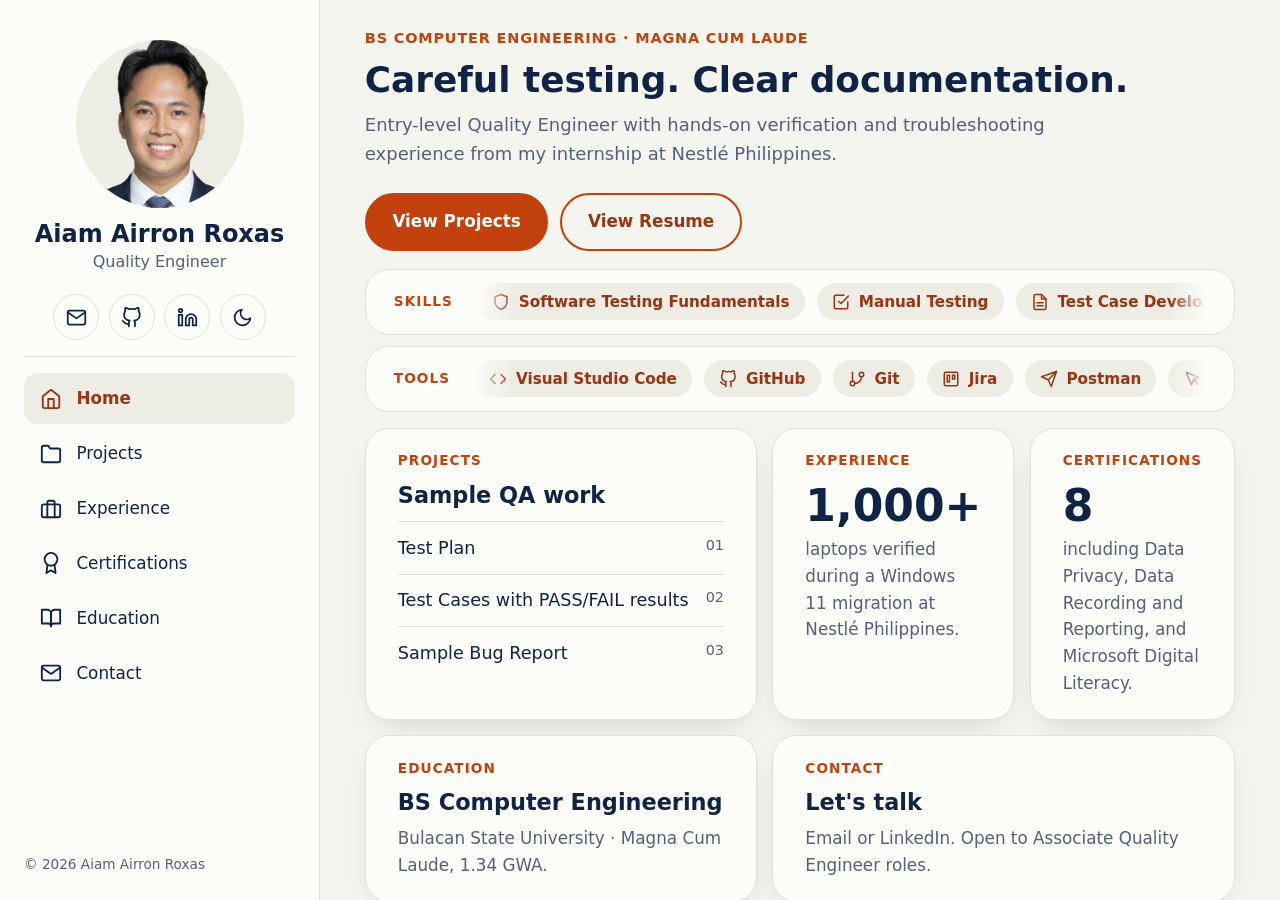
==== index.html @ fd61b8d5 "fix: certificate link no longer redirects to home" ====
<!DOCTYPE html>
<html lang="en">

<head>
    <meta charset="UTF-8">
    <meta name="viewport" content="width=device-width, initial-scale=1.0">
    <title>Aiam Airron Roxas | Quality Engineer</title>
    <meta name="description" content="Entry-level Quality Engineer: test cases, PASS/FAIL results, defect reports, and test evidence. Computer Engineering graduate (Magna Cum Laude) with IT internship experience at Nestlé Philippines.">

    <!-- Applies the saved theme (or the device setting) before the page shows -->
    <script>
        try {
            var t = localStorage.getItem("theme");
            if (!t && window.matchMedia("(prefers-color-scheme: dark)").matches) t = "dark";
            if (t === "dark") document.documentElement.setAttribute("data-theme", "dark");
        } catch (e) {}
    </script>

    <link rel="stylesheet" href="assets/styles/main.css">
</head>

<body>

    <!-- ICON SHEET: stores the icons once; skills and tools reuse them with <use> -->
    <svg width="0" height="0" style="position:absolute" aria-hidden="true">
        <symbol id="i-shield" viewBox="0 0 24 24"><path d="M12 22s8-4 8-10V5l-8-3-8 3v7c0 6 8 10 8 10z"/></symbol>
        <symbol id="i-check" viewBox="0 0 24 24"><polyline points="9 11 12 14 22 4"/><path d="M21 12v7a2 2 0 0 1-2 2H5a2 2 0 0 1-2-2V5a2 2 0 0 1 2-2h11"/></symbol>
        <symbol id="i-file" viewBox="0 0 24 24"><path d="M14 2H6a2 2 0 0 0-2 2v16a2 2 0 0 0 2 2h12a2 2 0 0 0 2-2V8z"/><polyline points="14 2 14 8 20 8"/><line x1="16" y1="13" x2="8" y2="13"/><line x1="16" y1="17" x2="8" y2="17"/></symbol>
        <symbol id="i-play" viewBox="0 0 24 24"><polygon points="5 3 19 12 5 21 5 3"/></symbol>
        <symbol id="i-bug" viewBox="0 0 24 24"><path d="m8 2 1.88 1.88"/><path d="M14.12 3.88 16 2"/><path d="M9 7.13v-1a3.003 3.003 0 1 1 6 0v1"/><path d="M12 20c-3.3 0-6-2.7-6-6v-3a4 4 0 0 1 4-4h4a4 4 0 0 1 4 4v3c0 3.3-2.7 6-6 6"/><path d="M12 20v-9"/><path d="M6.53 9C4.6 8.8 3 7.1 3 5"/><path d="M6 13H2"/><path d="M3 21c0-2.1 1.7-3.9 3.8-4"/><path d="M20.97 5c0 2.1-1.6 3.8-3.5 4"/><path d="M22 13h-4"/><path d="M17.2 17c2.1.1 3.8 1.9 3.8 4"/></symbol>
        <symbol id="i-cycle" viewBox="0 0 24 24"><polyline points="23 4 23 10 17 10"/><polyline points="1 20 1 14 7 14"/><path d="M3.51 9a9 9 0 0 1 14.85-3.36L23 10M1 14l4.64 4.36A9 9 0 0 0 20.49 15"/></symbol>
        <symbol id="i-agile" viewBox="0 0 24 24"><path d="M12 3h7a2 2 0 0 1 2 2v14a2 2 0 0 1-2 2h-7m0-18H5a2 2 0 0 0-2 2v14a2 2 0 0 0 2 2h7m0-18v18"/></symbol>
        <symbol id="i-clipboard" viewBox="0 0 24 24"><path d="M16 4h2a2 2 0 0 1 2 2v14a2 2 0 0 1-2 2H6a2 2 0 0 1-2-2V6a2 2 0 0 1 2-2h2"/><rect x="8" y="2" width="8" height="4" rx="1" ry="1"/></symbol>
        <symbol id="i-list" viewBox="0 0 24 24"><line x1="8" y1="6" x2="21" y2="6"/><line x1="8" y1="12" x2="21" y2="12"/><line x1="8" y1="18" x2="21" y2="18"/><line x1="3" y1="6" x2="3.01" y2="6"/><line x1="3" y1="12" x2="3.01" y2="12"/><line x1="3" y1="18" x2="3.01" y2="18"/></symbol>
        <symbol id="i-wrench" viewBox="0 0 24 24"><path d="M14.7 6.3a1 1 0 0 0 0 1.4l1.6 1.6a1 1 0 0 0 1.4 0l3.77-3.77a6 6 0 0 1-7.94 7.94l-6.91 6.91a2.12 2.12 0 0 1-3-3l6.91-6.91a6 6 0 0 1 7.94-7.94l-3.76 3.76z"/></symbol>
        <symbol id="i-db" viewBox="0 0 24 24"><ellipse cx="12" cy="5" rx="9" ry="3"/><path d="M21 12c0 1.66-4 3-9 3s-9-1.34-9-3"/><path d="M3 5v14c0 1.66 4 3 9 3s9-1.34 9-3V5"/></symbol>
        <symbol id="i-code" viewBox="0 0 24 24"><polyline points="16 18 22 12 16 6"/><polyline points="8 6 2 12 8 18"/></symbol>
        <symbol id="i-search" viewBox="0 0 24 24"><circle cx="11" cy="11" r="8"/><line x1="21" y1="21" x2="16.65" y2="16.65"/></symbol>
        <symbol id="i-eye" viewBox="0 0 24 24"><path d="M1 12s4-8 11-8 11 8 11 8-4 8-11 8-11-8-11-8z"/><circle cx="12" cy="12" r="3"/></symbol>
        <symbol id="i-users" viewBox="0 0 24 24"><path d="M17 21v-2a4 4 0 0 0-4-4H5a4 4 0 0 0-4 4v2"/><circle cx="9" cy="7" r="4"/><path d="M23 21v-2a4 4 0 0 0-3-3.87"/><path d="M16 3.13a4 4 0 0 1 0 7.75"/></symbol>
        <symbol id="i-github" viewBox="0 0 24 24"><path d="M9 19c-5 1.5-5-2.5-7-3m14 6v-3.87a3.37 3.37 0 0 0-.94-2.61c3.14-.35 6.44-1.54 6.44-7A5.44 5.44 0 0 0 20 4.77 5.07 5.07 0 0 0 19.91 1S18.73.65 16 2.48a13.38 13.38 0 0 0-7 0C6.27.65 5.09 1 5.09 1A5.07 5.07 0 0 0 5 4.77a5.44 5.44 0 0 0-1.5 3.78c0 5.42 3.3 6.61 6.44 7A3.37 3.37 0 0 0 9 18.13V22"/></symbol>
        <symbol id="i-branch" viewBox="0 0 24 24"><line x1="6" y1="3" x2="6" y2="15"/><circle cx="18" cy="6" r="3"/><circle cx="6" cy="18" r="3"/><path d="M18 9a9 9 0 0 1-9 9"/></symbol>
        <symbol id="i-board" viewBox="0 0 24 24"><rect x="3" y="3" width="18" height="18" rx="2"/><rect x="7" y="7" width="3" height="9"/><rect x="14" y="7" width="3" height="5"/></symbol>
        <symbol id="i-send" viewBox="0 0 24 24"><line x1="22" y1="2" x2="11" y2="13"/><polygon points="22 2 15 22 11 13 2 9 22 2"/></symbol>
        <symbol id="i-pointer" viewBox="0 0 24 24"><path d="M3 3l7.07 16.97 2.51-7.39 7.39-2.51L3 3z"/><path d="M13 13l6 6"/></symbol>
        <symbol id="i-sheet" viewBox="0 0 24 24"><rect x="3" y="3" width="18" height="18" rx="2"/><line x1="3" y1="9" x2="21" y2="9"/><line x1="3" y1="15" x2="21" y2="15"/><line x1="9" y1="3" x2="9" y2="21"/></symbol>
        <symbol id="i-chart" viewBox="0 0 24 24"><line x1="18" y1="20" x2="18" y2="10"/><line x1="12" y1="20" x2="12" y2="4"/><line x1="6" y1="20" x2="6" y2="14"/></symbol>
        <symbol id="i-type" viewBox="0 0 24 24"><polyline points="4 7 4 4 20 4 20 7"/><line x1="9" y1="20" x2="15" y2="20"/><line x1="12" y1="4" x2="12" y2="20"/></symbol>
        <symbol id="i-video" viewBox="0 0 24 24"><polygon points="23 7 16 12 23 17 23 7"/><rect x="1" y="5" width="15" height="14" rx="2" ry="2"/></symbol>
                <symbol id="i-network" viewBox="0 0 24 24"><circle cx="12" cy="12" r="10"/><line x1="2" y1="12" x2="22" y2="12"/><path d="M12 2a15.3 15.3 0 0 1 4 10 15.3 15.3 0 0 1-4 10 15.3 15.3 0 0 1-4-10 15.3 15.3 0 0 1 4-10z"/></symbol>
        <symbol id="i-cloud" viewBox="0 0 24 24"><path d="M18 10h-1.26A8 8 0 1 0 9 20h9a5 5 0 0 0 0-10z"/></symbol>
        <symbol id="i-cpu" viewBox="0 0 24 24"><rect x="4" y="4" width="16" height="16" rx="2" ry="2"/><rect x="9" y="9" width="6" height="6"/><line x1="9" y1="1" x2="9" y2="4"/><line x1="15" y1="1" x2="15" y2="4"/><line x1="9" y1="20" x2="9" y2="23"/><line x1="15" y1="20" x2="15" y2="23"/><line x1="20" y1="9" x2="23" y2="9"/><line x1="20" y1="14" x2="23" y2="14"/><line x1="1" y1="9" x2="4" y2="9"/><line x1="1" y1="14" x2="4" y2="14"/></symbol>
        <symbol id="i-award" viewBox="0 0 24 24"><circle cx="12" cy="8" r="7"/><polyline points="8.21 13.89 7 23 12 20 17 23 15.79 13.88"/></symbol>
        <symbol id="i-monitor" viewBox="0 0 24 24"><rect x="2" y="3" width="20" height="14" rx="2" ry="2"/><line x1="8" y1="21" x2="16" y2="21"/><line x1="12" y1="17" x2="12" y2="21"/></symbol>
    </svg>

    <div class="layout">

        <!-- SIDEBAR: left panel on desktop, top bar on phones -->
        <aside class="sidebar" id="sidebar">
            <div class="sidebar-top">
                <img class="avatar" src="assets/images/profile.png" alt="Photo of Aiam Airron Roxas">

                <div class="profile">
                    <p class="profile-name">Aiam Airron Roxas</p>
                    <p class="profile-role">Quality Engineer</p>
                </div>

                <!-- Only visible on phones: opens and closes the menu -->
                <button class="menu-toggle" id="menu-toggle" type="button" aria-expanded="false"
                    aria-controls="sidebar-menu">Menu</button>
            </div>

            <div class="sidebar-menu" id="sidebar-menu">

                <!-- Icon-only buttons: Email (opens a popup), GitHub, LinkedIn, and the dark mode switch -->
                <div class="social-links">
                    <a href="mailto:aiamroxas.cpe@gmail.com" id="email-button" aria-label="Email" title="Email">
                        <svg class="social-icon" viewBox="0 0 24 24" aria-hidden="true"><path d="M4 4h16c1.1 0 2 .9 2 2v12c0 1.1-.9 2-2 2H4c-1.1 0-2-.9-2-2V6c0-1.1.9-2 2-2z"/><polyline points="22,6 12,13 2,6"/></svg>
                    </a>
                    <a href="https://github.com/aiamairronroxas" target="_blank" rel="noopener" aria-label="GitHub" title="GitHub">
                        <svg class="social-icon" viewBox="0 0 24 24" aria-hidden="true"><path d="M9 19c-5 1.5-5-2.5-7-3m14 6v-3.87a3.37 3.37 0 0 0-.94-2.61c3.14-.35 6.44-1.54 6.44-7A5.44 5.44 0 0 0 20 4.77 5.07 5.07 0 0 0 19.91 1S18.73.65 16 2.48a13.38 13.38 0 0 0-7 0C6.27.65 5.09 1 5.09 1A5.07 5.07 0 0 0 5 4.77a5.44 5.44 0 0 0-1.5 3.78c0 5.42 3.3 6.61 6.44 7A3.37 3.37 0 0 0 9 18.13V22"/></svg>
                    </a>
                    <a href="https://linkedin.com/in/aiamairronroxas" target="_blank" rel="noopener" aria-label="LinkedIn" title="LinkedIn">
                        <svg class="social-icon" viewBox="0 0 24 24" aria-hidden="true"><path d="M16 8a6 6 0 0 1 6 6v7h-4v-7a2 2 0 0 0-2-2 2 2 0 0 0-2 2v7h-4v-7a6 6 0 0 1 6-6z"/><rect x="2" y="9" width="4" height="12"/><circle cx="4" cy="4" r="2"/></svg>
                    </a>
                    <!-- Dark mode switch (works through main.js) -->
                    <button type="button" class="theme-toggle" id="theme-toggle" aria-label="Switch to dark mode" title="Dark mode">
                        <svg class="social-icon icon-moon" viewBox="0 0 24 24" aria-hidden="true"><path d="M21 12.79A9 9 0 1 1 11.21 3 7 7 0 0 0 21 12.79z"/></svg>
                        <svg class="social-icon icon-sun" viewBox="0 0 24 24" aria-hidden="true"><circle cx="12" cy="12" r="5"/><line x1="12" y1="1" x2="12" y2="3"/><line x1="12" y1="21" x2="12" y2="23"/><line x1="4.22" y1="4.22" x2="5.64" y2="5.64"/><line x1="18.36" y1="18.36" x2="19.78" y2="19.78"/><line x1="1" y1="12" x2="3" y2="12"/><line x1="21" y1="12" x2="23" y2="12"/><line x1="4.22" y1="19.78" x2="5.64" y2="18.36"/><line x1="18.36" y1="5.64" x2="19.78" y2="4.22"/></svg>
                    </button>
                </div>

                <!-- Menu: each link shows one page (see main.js) -->
                <nav class="nav" aria-label="Main">
                    <ul>
                        <li><a href="#home" class="is-active">
                            <svg class="icon" viewBox="0 0 24 24" aria-hidden="true"><path d="M3 9l9-7 9 7v11a2 2 0 0 1-2 2H5a2 2 0 0 1-2-2z"/><polyline points="9 22 9 12 15 12 15 22"/></svg>Home</a></li>
                        <li><a href="#projects">
                            <svg class="icon" viewBox="0 0 24 24" aria-hidden="true"><path d="M22 19a2 2 0 0 1-2 2H4a2 2 0 0 1-2-2V5a2 2 0 0 1 2-2h5l2 3h9a2 2 0 0 1 2 2z"/></svg>Projects</a></li>
                        <li><a href="#experience">
                            <svg class="icon" viewBox="0 0 24 24" aria-hidden="true"><rect x="2" y="7" width="20" height="14" rx="2"/><path d="M16 21V5a2 2 0 0 0-2-2h-4a2 2 0 0 0-2 2v16"/></svg>Experience</a></li>
                        <li><a href="#certifications">
                            <svg class="icon" viewBox="0 0 24 24" aria-hidden="true"><circle cx="12" cy="8" r="7"/><polyline points="8.21 13.89 7 23 12 20 17 23 15.79 13.88"/></svg>Certifications</a></li>
                        <li><a href="#education">
                            <svg class="icon" viewBox="0 0 24 24" aria-hidden="true"><path d="M2 3h6a4 4 0 0 1 4 4v14a3 3 0 0 0-3-3H2z"/><path d="M22 3h-6a4 4 0 0 0-4 4v14a3 3 0 0 1 3-3h7z"/></svg>Education</a></li>
                        <li><a href="#contact">
                            <svg class="icon" viewBox="0 0 24 24" aria-hidden="true"><path d="M4 4h16c1.1 0 2 .9 2 2v12c0 1.1-.9 2-2 2H4c-1.1 0-2-.9-2-2V6c0-1.1.9-2 2-2z"/><polyline points="22,6 12,13 2,6"/></svg>Contact</a></li>
                    </ul>
                </nav>

                <p class="sidebar-footer">© 2026 Aiam Airron Roxas</p>
            </div>
        </aside>

        <!-- MAIN CONTENT: only the panel marked "is-active" is visible -->
        <main class="content" id="main">

            <!-- ===== HOME (dashboard) ===== -->
            <section class="home panel is-active" id="home">

                <div class="home-top">
                    <div>
                        <p class="eyebrow">BS Computer Engineering · Magna Cum Laude</p>
                        <h1 class="home-headline">Careful testing. Clear documentation.</h1>
                        <p class="home-sub">Entry-level Quality Engineer with hands-on verification and troubleshooting experience from my internship at Nestlé Philippines.</p>
                    </div>
                    <div class="home-actions">
                        <a href="#projects" class="btn btn-primary">View Projects</a>
                        <a href="https://drive.google.com/file/d/11f-Aur3RQykBjBpoe0ahT2WvNUZYC1lV/view?usp=drive_link"
                            class="btn btn-secondary" target="_blank" rel="noopener">View Resume</a>
                    </div>
                </div>

                <!-- Skills strip: scrolls left in a loop (all skills are from the resume) -->
                <div class="skills-strip">
                    <p class="strip-label">Skills</p>
                    <div class="marquee">
                        <div class="marquee-track">
                            <ul class="marquee-group">
                                <li class="skill-chip"><span>Software Testing Fundamentals</span><svg class="skill-icon"><use href="#i-shield"/></svg></li>
                                <li class="skill-chip"><span>Manual Testing</span><svg class="skill-icon"><use href="#i-check"/></svg></li>
                                <li class="skill-chip"><span>Test Case Development</span><svg class="skill-icon"><use href="#i-file"/></svg></li>
                                <li class="skill-chip"><span>Test Execution &amp; Validation</span><svg class="skill-icon"><use href="#i-play"/></svg></li>
                                <li class="skill-chip"><span>Bug Reporting &amp; Defect Tracking</span><svg class="skill-icon"><use href="#i-bug"/></svg></li>
                                <li class="skill-chip"><span>SDLC</span><svg class="skill-icon"><use href="#i-cycle"/></svg></li>
                                <li class="skill-chip"><span>Agile / Scrum</span><svg class="skill-icon"><use href="#i-agile"/></svg></li>
                                <li class="skill-chip"><span>Test Documentation &amp; Reporting</span><svg class="skill-icon"><use href="#i-clipboard"/></svg></li>
                                <li class="skill-chip"><span>Test Data Preparation</span><svg class="skill-icon"><use href="#i-list"/></svg></li>
                                <li class="skill-chip"><span>Troubleshooting &amp; Debugging</span><svg class="skill-icon"><use href="#i-wrench"/></svg></li>
                                <li class="skill-chip"><span>SQL &amp; Databases</span><svg class="skill-icon"><use href="#i-db"/></svg></li>
                                <li class="skill-chip"><span>Python</span><svg class="skill-icon"><use href="#i-code"/></svg></li>
                                <li class="skill-chip"><span>Java</span><svg class="skill-icon"><use href="#i-code"/></svg></li>
                                <li class="skill-chip"><span>C / C++</span><svg class="skill-icon"><use href="#i-code"/></svg></li>
                                <li class="skill-chip"><span>Analytical &amp; Problem-Solving</span><svg class="skill-icon"><use href="#i-search"/></svg></li>
                                <li class="skill-chip"><span>Attention to Detail</span><svg class="skill-icon"><use href="#i-eye"/></svg></li>
                                <li class="skill-chip"><span>Communication &amp; Teamwork</span><svg class="skill-icon"><use href="#i-users"/></svg></li>
                            </ul>
                        </div>
                    </div>
                </div>

                <!-- Tools strip: scrolls left in a loop, same style as Skills -->
                <div class="skills-strip tools-strip">
                    <p class="strip-label">Tools</p>
                    <div class="marquee">
                        <div class="marquee-track">
                            <ul class="marquee-group">
                                <li class="skill-chip"><span>Visual Studio Code</span><svg class="skill-icon"><use href="#i-code"/></svg></li>
                                <li class="skill-chip"><span>GitHub</span><svg class="skill-icon"><use href="#i-github"/></svg></li>
                                <li class="skill-chip"><span>Git</span><svg class="skill-icon"><use href="#i-branch"/></svg></li>
                                <li class="skill-chip"><span>Jira</span><svg class="skill-icon"><use href="#i-board"/></svg></li>
                                <li class="skill-chip"><span>Postman</span><svg class="skill-icon"><use href="#i-send"/></svg></li>
                                <li class="skill-chip"><span>Selenium IDE</span><svg class="skill-icon"><use href="#i-pointer"/></svg></li>
                                <li class="skill-chip"><span>Microsoft Teams</span><svg class="skill-icon"><use href="#i-users"/></svg></li>
                                <li class="skill-chip"><span>Google Sheets</span><svg class="skill-icon"><use href="#i-sheet"/></svg></li>
                                <li class="skill-chip"><span>Microsoft Excel</span><svg class="skill-icon"><use href="#i-chart"/></svg></li>
                                <li class="skill-chip"><span>Microsoft Word</span><svg class="skill-icon"><use href="#i-type"/></svg></li>
                                <li class="skill-chip"><span>MySQL</span><svg class="skill-icon"><use href="#i-db"/></svg></li>
                                <li class="skill-chip"><span>Loom</span><svg class="skill-icon"><use href="#i-video"/></svg></li>
                            </ul>
                        </div>
                    </div>
                </div>

                <!-- Dashboard cards: each one opens its page -->
                <div class="bento">

                    <a href="#projects" class="card card-wide">
                        <p class="card-label">Projects</p>
                        <p class="card-title">Sample QA work</p>
                        <ol class="mini-list">
                            <li><span>Test Plan</span><span class="num">01</span></li>
                            <li><span>Test Cases with PASS/FAIL results</span><span class="num">02</span></li>
                            <li><span>Sample Bug Report</span><span class="num">03</span></li>
                        </ol>
                    </a>

                    <a href="#experience" class="card">
                        <p class="card-label">Experience</p>
                        <p class="card-stat">1,000+</p>
                        <p class="card-text">laptops verified during a Windows 11 migration at Nestlé Philippines.</p>
                    </a>

                    <a href="#certifications" class="card">
                        <p class="card-label">Certifications</p>
                        <p class="card-stat">8</p>
                        <p class="card-text">including Data Privacy, Data Recording and Reporting, and Microsoft Digital Literacy.</p>
                    </a>

                    <a href="#education" class="card">
                        <p class="card-label">Education</p>
                        <p class="card-title">BS Computer Engineering</p>
                        <p class="card-text">Bulacan State University · Magna Cum Laude, 1.34 GWA.</p>
                    </a>

                    <a href="#contact" class="card">
                        <p class="card-label">Contact</p>
                        <p class="card-title">Let's talk</p>
                        <p class="card-text">Email or LinkedIn. Open to Associate Quality Engineer roles.</p>
                    </a>

                </div>
            </section>

            <!-- ===== PROJECTS (placeholder) ===== -->
            <section class="section panel" id="projects">
                <h2 class="section-title">Projects</h2>
                <p class="placeholder">Coming next: test plan, test cases with PASS/FAIL results, and a sample bug report.</p>
            </section>

            <!-- ===== EXPERIENCE ===== -->
            <section class="section panel" id="experience">
                <h2 class="section-title">Experience</h2>

                <article class="job-card">
                    <div class="job-header">
                        <div>
                            <h3 class="job-title">Information Technology Intern</h3>
                            <p class="job-company">Nestlé Philippines · City of Meycauayan, Bulacan</p>
                        </div>
                        <p class="job-dates">June 2025 – December 2025</p>
                    </div>

                    <ul class="job-list">
                        <li>Supported the migration of <strong>1,000+ laptops</strong> to Windows 11 by following a step-by-step checklist, helping the project finish on schedule.</li>
                        <li>Verified every laptop at each stage of the process and after migration, confirming each unit worked correctly before handover.</li>
                        <li>Documented issues found during migration with supporting evidence, giving the IT team a clear record to review and resolve problems.</li>
                        <li>Diagnosed hardware and software issues reported by employees, restoring their devices to working condition.</li>
                        <li>Assisted the IT custodian in tracking and updating IT inventory records, keeping equipment information organized and accurate so the team could locate and account for assets quickly.</li>
                    </ul>

                    <ul class="tag-list">
                        <li>Checklist-based verification</li>
                        <li>Issue documentation</li>
                        <li>Troubleshooting</li>
                        <li>Records management</li>
                    </ul>

                    <!-- PHOTO SLIDESHOW: one photo at a time, pauses on hover (see main.js section 8) -->
                    <div class="slideshow" role="group" aria-roledescription="carousel" aria-label="Internship photos">
                        <div class="slide-frame">
                            <!-- Slide 1 shows first. Edit each alt text (read by screen readers). -->
                            <figure class="slide is-active">
                                <img src="assets/images/nestle-team.jpg" alt="Aiam with the Nestlé team in front of a brick wall displaying the company's values">
                            </figure>
                            <figure class="slide">
                                <img src="assets/images/nestle-laptop-migration.jpg" alt="Rows of laptops on tables showing Windows 11 setup screens during the migration" loading="lazy">
                            </figure>
                            <figure class="slide">
                                <img src="assets/images/nestle-photo-3.jpg" alt="Rows of office desks with laptops and monitors at the workplace" loading="lazy">
                            </figure>
                            <figure class="slide">
                                <img src="assets/images/nestle-photo-4.jpg" alt="EDIT: describe photo 4" loading="lazy">
                            </figure>
                            <figure class="slide">
                                <img src="assets/images/nestle-photo-5.jpg" alt="EDIT: describe photo 5" loading="lazy">
                            </figure>
                        </div>

                        <!-- Dots are added by main.js -->
                        <div class="slide-dots"></div>
                    </div>
                </article>
            </section>

                        <!-- ===== CERTIFICATIONS: click a card to see details (see main.js section 9) ===== -->
            <section class="section panel" id="certifications">
                <h2 class="section-title">Certifications</h2>

                <div class="cert-grid">

                    <button type="button" class="cert-card"
                        data-name="AI Basics: Overview of AI"
                        data-issuer="Huawei"
                        data-date="Issued Sep 2025"
                        data-id="ICTCRA20250929012492"
                        data-link="https://drive.google.com/file/d/1phOv-Q7r3ZlLrowG6DepS9lazjuJkYDT/view">
                        <span class="cert-icon-wrap"><svg class="cert-icon" aria-hidden="true"><use href="#i-cpu"/></svg></span>
                        <span class="cert-name">AI Basics: Overview of AI</span>
                        <span class="cert-issuer">Huawei</span>
                        <span class="cert-date">Issued Sep 2025</span>
                        <span class="cert-hint">View details &rarr;</span>
                    </button>

                    <button type="button" class="cert-card"
                        data-name="Basics of Network Layer Protocols Micro Certification"
                        data-issuer="Huawei"
                        data-date="Expires Nov 2027"
                        data-id="03050102000120251124000310"
                        data-link="https://drive.google.com/file/d/1NXQDG-OC5luZ7cSPZ3cMwROVyckoz2oO/view">
                        <span class="cert-icon-wrap"><svg class="cert-icon" aria-hidden="true"><use href="#i-network"/></svg></span>
                        <span class="cert-name">Basics of Network Layer Protocols Micro Certification</span>
                        <span class="cert-issuer">Huawei</span>
                        <span class="cert-date">Expires Nov 2027</span>
                        <span class="cert-hint">View details &rarr;</span>
                    </button>

                    <button type="button" class="cert-card"
                        data-name="Development and Basic Concepts of Cloud Computing"
                        data-issuer="Huawei"
                        data-date="Issued Jan 2026"
                        data-id="ICT20260115012124"
                        data-link="https://drive.google.com/file/d/1zUYM1k65_yfYYt8W67Nb0MUVFJ_UBWVm/view">
                        <span class="cert-icon-wrap"><svg class="cert-icon" aria-hidden="true"><use href="#i-cloud"/></svg></span>
                        <span class="cert-name">Development and Basic Concepts of Cloud Computing</span>
                        <span class="cert-issuer">Huawei</span>
                        <span class="cert-date">Issued Jan 2026</span>
                        <span class="cert-hint">View details &rarr;</span>
                    </button>

                    <button type="button" class="cert-card"
                        data-name="HCIA-AI V4.0"
                        data-desc="Huawei Certified ICT Associate - Artificial Intelligence"
                        data-issuer="Huawei"
                        data-date="Issued Dec 2025"
                        data-id="ICT20251226003668"
                        data-link="https://drive.google.com/file/d/1Y17SdEaCRvltDft9HWBBdwv4LQsZar0N/view">
                        <span class="cert-icon-wrap"><svg class="cert-icon" aria-hidden="true"><use href="#i-award"/></svg></span>
                        <span class="cert-name">HCIA-AI V4.0</span>
                        <span class="cert-desc">Huawei Certified ICT Associate - Artificial Intelligence</span>
                        <span class="cert-issuer">Huawei</span>
                        <span class="cert-date">Issued Dec 2025</span>
                        <span class="cert-hint">View details &rarr;</span>
                    </button>

                    <button type="button" class="cert-card"
                        data-name="HCCDA-Tech Essentials"
                        data-desc="Huawei Certified Cloud Digital Associate"
                        data-issuer="Huawei"
                        data-date="Issued Mar 2026"
                        data-id="ICT20260316000014"
                        data-link="https://drive.google.com/file/d/1QM0n_ar9CB4UUQiiP_jK3H-zjhBeBOFW/view">
                        <span class="cert-icon-wrap"><svg class="cert-icon" aria-hidden="true"><use href="#i-award"/></svg></span>
                        <span class="cert-name">HCCDA-Tech Essentials</span>
                        <span class="cert-desc">Huawei Certified Cloud Digital Associate</span>
                        <span class="cert-issuer">Huawei</span>
                        <span class="cert-date">Issued Mar 2026</span>
                        <span class="cert-hint">View details &rarr;</span>
                    </button>

                    <button type="button" class="cert-card"
                        data-name="Microsoft Digital Literacy"
                        data-issuer="TESDA (Technical Education and Skills Development Authority)"
                        data-date="Issued Oct 2026"
                        data-id="AQtLRUdHJV"
                        data-link="https://drive.google.com/file/d/1wiZK57tKp0jOLnyqq2mdXQrvwg0-xoyK/view">
                        <span class="cert-icon-wrap"><svg class="cert-icon" aria-hidden="true"><use href="#i-monitor"/></svg></span>
                        <span class="cert-name">Microsoft Digital Literacy</span>
                        <span class="cert-issuer">TESDA</span>
                        <span class="cert-date">Issued Oct 2026</span>
                        <span class="cert-hint">View details &rarr;</span>
                    </button>

                    <button type="button" class="cert-card"
                        data-name="Performing Data Recording and Reporting"
                        data-issuer="TESDA (Technical Education and Skills Development Authority)"
                        data-date="Issued Oct 2026"
                        data-id="oc1dcKHQCT"
                        data-link="https://drive.google.com/file/d/1wejbWrjBw1BxQ-p2PIcSnLqk3ZmfFEed/view">
                        <span class="cert-icon-wrap"><svg class="cert-icon" aria-hidden="true"><use href="#i-clipboard"/></svg></span>
                        <span class="cert-name">Performing Data Recording and Reporting</span>
                        <span class="cert-issuer">TESDA</span>
                        <span class="cert-date">Issued Oct 2026</span>
                        <span class="cert-hint">View details &rarr;</span>
                    </button>

                    <button type="button" class="cert-card"
                        data-name="Practicing Data Privacy in the Workplace"
                        data-issuer="TESDA (Technical Education and Skills Development Authority)"
                        data-date="Issued Oct 2026"
                        data-id="8mz4v5CGO8"
                        data-link="https://drive.google.com/file/d/11CLp3nR4F0P-uAGHvacqmNStNk9VLyXI/view">
                        <span class="cert-icon-wrap"><svg class="cert-icon" aria-hidden="true"><use href="#i-shield"/></svg></span>
                        <span class="cert-name">Practicing Data Privacy in the Workplace</span>
                        <span class="cert-issuer">TESDA</span>
                        <span class="cert-date">Issued Oct 2026</span>
                        <span class="cert-hint">View details &rarr;</span>
                    </button>

                </div>
            </section>

            <!-- ===== EDUCATION (placeholder) ===== -->
            <section class="section panel" id="education">
                <h2 class="section-title">Education</h2>
                <p class="placeholder">Coming soon.</p>
            </section>

            <!-- ===== CONTACT (placeholder) ===== -->
            <section class="section panel" id="contact">
                <h2 class="section-title">Contact</h2>
                <p class="placeholder">Coming soon.</p>
            </section>

        </main>
    </div>
    <!-- CERTIFICATE POPUP: filled in by main.js when a certification card is clicked -->
    <div class="modal" id="cert-modal" hidden role="dialog" aria-modal="true" aria-labelledby="cert-modal-title">
        <div class="modal-box cert-modal-box">
            <button type="button" class="modal-close" id="cert-close" aria-label="Close">&times;</button>
            <h2 class="modal-title" id="cert-modal-title"></h2>
            <p class="cert-modal-desc" id="cert-modal-desc" hidden></p>
            <dl class="cert-meta">
                <div><dt>Issued by</dt><dd id="cert-modal-issuer"></dd></div>
                <div><dt>Date</dt><dd id="cert-modal-date"></dd></div>
                <div><dt>Credential ID</dt><dd id="cert-modal-id"></dd></div>
            </dl>
            <a class="btn btn-primary" id="cert-modal-link" target="_blank" rel="noopener">View certificate</a>
        </div>
    </div>
    <!-- EMAIL POPUP: opens when the email icon is clicked -->
    <div class="modal" id="email-modal" hidden role="dialog" aria-modal="true" aria-labelledby="email-modal-title">
        <div class="modal-box">
            <button type="button" class="modal-close" id="email-close" aria-label="Close">&times;</button>
            <h2 class="modal-title" id="email-modal-title">Email me</h2>
            <p class="modal-text">Click the address to copy it.</p>
            <button type="button" class="copy-email" id="copy-email">aiamroxas.cpe@gmail.com</button>
            <p class="copy-status" id="copy-status" role="status" aria-live="polite"></p>
        </div>
    </div>

    <script src="assets/scripts/main.js" defer></script>
</body>

</html>
---- assets/styles/main.css ----
/* ===== 1. COLORS & SETTINGS (change a value here, it updates everywhere) ===== */
:root {
  --color-bg: #F5F5EF;           /* page background (cream) */
  --color-surface: #FCFCF9;      /* sidebar and cards */
  --color-text: #0F2347;         /* main text (navy) */
  --color-muted: #55607A;        /* secondary text */
  --color-border: #E1E1D8;       /* thin lines */
  --color-tint: #EDEDE5;         /* hover / active menu background */
  --color-accent: #C2410C;       /* buttons and highlights (orange) */
  --color-accent-dark: #9A3412;  /* hover and active text */
  --color-on-accent: #FFFFFF;    /* text color on orange buttons */

  --font-main: "Segoe UI", system-ui, -apple-system, Roboto, Arial, sans-serif;
  --sidebar-width: 320px;
  --radius: 24px;
  --shadow: 0 12px 32px -16px rgba(15, 35, 71, 0.25);
}

/* ===== DARK MODE COLORS (used when the moon button is on) ===== */
:root[data-theme="dark"] {
  --color-bg: #0E1626;           /* page background (deep navy) */
  --color-surface: #152036;      /* sidebar and cards */
  --color-text: #E8ECF4;         /* main text */
  --color-muted: #9AA6BD;        /* secondary text */
  --color-border: #26334D;       /* thin lines */
  --color-tint: #1E2B45;         /* hover / active menu background */
  --color-accent: #FB923C;       /* orange, lighter so it reads on dark */
  --color-accent-dark: #FDBA74;  /* hover and active text */
  --color-on-accent: #0E1626;    /* text color on orange buttons */
  --shadow: 0 12px 32px -16px rgba(0, 0, 0, 0.6);
  color-scheme: dark;
}

/* ===== 2. BASIC RESET ===== */
*, *::before, *::after { box-sizing: border-box; }

html { scroll-behavior: smooth; scroll-padding-top: 80px; }

body {
  margin: 0;
  font-family: var(--font-main);
  color: var(--color-text);
  background: var(--color-bg);
  line-height: 1.6;
}

/* ===== 3. SIDEBAR (phone version first: a top bar) ===== */
.sidebar {
  position: sticky;
  top: 0;
  z-index: 20;
  background: var(--color-surface);
  border-bottom: 1px solid var(--color-border);
}

.sidebar-top {
  display: flex;
  align-items: center;
  gap: 0.75rem;
  padding: 0.75rem 1.25rem;
}

.avatar {
  width: 44px;
  height: 44px;
  border-radius: 50%;
  object-fit: cover;             /* crops the photo to a neat circle */
  object-position: center 20%;   /* moves the crop up; try 10%-30% */
  flex-shrink: 0;
  background: var(--color-tint); /* soft circle behind the transparent photo */
}

.profile { flex: 1; min-width: 0; }
.profile-name { margin: 0; font-weight: 700; line-height: 1.2; }
.profile-role { margin: 0; font-size: 0.85rem; color: var(--color-muted); }

.menu-toggle {
  font: inherit;
  font-weight: 600;
  padding: 0.5rem 1rem;
  color: var(--color-text);
  background: transparent;
  border: 1px solid var(--color-border);
  border-radius: 999px;
  cursor: pointer;
}

/* The menu is hidden on phones until the button is pressed */
.sidebar-menu {
  display: none;
  padding: 0 1.25rem 1.25rem;
  max-height: calc(100vh - 70px);
  overflow-y: auto;
}
.sidebar.is-open .sidebar-menu { display: block; }

/* Icon-only round buttons (links and the dark mode switch) */
.social-links { display: flex; flex-wrap: wrap; gap: 0.6rem; margin-bottom: 1rem; }
.social-links a,
.theme-toggle {
  display: flex;
  align-items: center;
  justify-content: center;
  width: 46px;
  height: 46px;
  padding: 0;
  color: var(--color-text);
  background: var(--color-surface);
  border: 1px solid var(--color-border);
  border-radius: 50%;
  cursor: pointer;
  transition: border-color 0.2s, color 0.2s;
}
.social-links a:hover,
.theme-toggle:hover { border-color: var(--color-accent); color: var(--color-accent-dark); }

.social-icon {
  width: 21px;
  height: 21px;
  fill: none;
  stroke: currentColor;
  stroke-width: 2;
  stroke-linecap: round;
  stroke-linejoin: round;
}

/* Moon shows in light mode, sun shows in dark mode */
.icon-sun { display: none; }
:root[data-theme="dark"] .icon-moon { display: none; }
:root[data-theme="dark"] .icon-sun { display: block; }

.nav { padding-top: 1rem; border-top: 1px solid var(--color-border); }
.nav ul { list-style: none; margin: 0; padding: 0; display: flex; flex-direction: column; gap: 0.25rem; }
.nav a {
  display: flex;
  align-items: center;
  padding: 0.75rem 1rem;
  border-radius: 14px;
  color: var(--color-text);
  font-size: 1.05rem;
  font-weight: 500;
  text-decoration: none;
}
.nav a:hover { background: var(--color-tint); }
.nav a.is-active {                /* highlighted by main.js */
  background: var(--color-tint);
  color: var(--color-accent-dark);
  font-weight: 600;
}

/* Small line icons in the menu */
.icon {
  width: 22px;
  height: 22px;
  margin-right: 0.9rem;
  flex-shrink: 0;
  fill: none;
  stroke: currentColor;
  stroke-width: 2;
  stroke-linecap: round;
  stroke-linejoin: round;
}

.sidebar-footer { margin: 1.5rem 0 0; font-size: 0.85rem; color: var(--color-muted); }

/* ===== 4. PAGES: only one "panel" is visible at a time ===== */
.content { padding: 1.5rem 1.25rem 3rem; }

.panel { display: none; }
.panel.is-active { display: block; }

/* No width cap: pages fill all the space beside the sidebar */
.home, .section { width: 100%; max-width: none; }

.section-title { margin: 0 0 1.75rem; font-size: clamp(1.9rem, 3.4vw, 2.75rem); }
.placeholder { font-size: 1.1rem; color: var(--color-muted); }

/* ===== 5. BUTTONS ===== */
.btn {
  display: inline-block;
  padding: 0.85rem 1.6rem;
  border: 2px solid var(--color-accent);
  border-radius: 999px;
  font-size: 1.05rem;
  font-weight: 600;
  text-decoration: none;
  white-space: nowrap;
  transition: background-color 0.2s, color 0.2s;
}
.btn-primary { background: var(--color-accent); color: var(--color-on-accent); }
.btn-primary:hover { background: var(--color-accent-dark); border-color: var(--color-accent-dark); }
.btn-secondary { background: transparent; color: var(--color-accent-dark); }
.btn-secondary:hover { background: var(--color-accent); color: var(--color-on-accent); }

a:focus-visible, button:focus-visible { outline: 3px solid var(--color-text); outline-offset: 3px; }

/* ===== 6. HOME: headline + buttons ===== */
.home-top {
  display: flex;
  flex-wrap: wrap;
  align-items: flex-start;
  justify-content: space-between;
  gap: 1.5rem;
  margin-bottom: 1.75rem;
}
.eyebrow {
  margin: 0 0 0.85rem;
  font-size: 0.9rem;
  font-weight: 600;
  letter-spacing: 0.06em;
  text-transform: uppercase;
  color: var(--color-accent);
}
.home-headline {
  margin: 0 0 1rem;
  max-width: 46ch;
  font-size: clamp(1.9rem, 3.4vw, 3.25rem);
  line-height: 1.15;
}
.home-sub { margin: 0; max-width: 64ch; font-size: 1.15rem; color: var(--color-muted); }
.home-actions { display: flex; flex-wrap: wrap; gap: 0.75rem; }

/* ===== 7. HOME: skills and tools strips ===== */
.skills-strip {
  display: flex;
  flex-wrap: wrap;
  align-items: center;
  gap: 0.85rem 1.5rem;
  padding: 1.25rem 1.75rem;
  margin-bottom: 1.5rem;
  background: var(--color-surface);
  border: 1px solid var(--color-border);
  border-radius: var(--radius);
}
.strip-label {
  margin: 0;
  font-size: 0.85rem;
  font-weight: 700;
  letter-spacing: 0.08em;
  text-transform: uppercase;
  color: var(--color-accent);
}

/* ----- Scrolling strip (marquee) ----- */
.marquee {
  flex: 1 1 260px;
  min-width: 0;                    /* lets it shrink inside the strip */
  overflow: hidden;
  /* soft fade on the left and right edges */
  -webkit-mask-image: linear-gradient(to right, transparent, #000 5%, #000 95%, transparent);
  mask-image: linear-gradient(to right, transparent, #000 5%, #000 95%, transparent);
}

.marquee-track {
  display: flex;
  width: max-content;
  animation: marquee-scroll 45s linear infinite;   /* bigger number = slower */
}
.marquee:hover .marquee-track { animation-play-state: paused; }  /* pauses on hover */

/* main.js adds a second copy of this group so the loop has no gap */
.marquee-group {
  display: flex;
  gap: 0.75rem;
  padding: 0 0.75rem 0 0;
  margin: 0;
  list-style: none;
}

@keyframes marquee-scroll {
  from { transform: translateX(0); }
  to   { transform: translateX(-50%); }            /* moves left by one full copy */
}

/* One skill or tool: icon on the left, text on the right */
.skill-chip {
  display: flex;
  align-items: center;
  gap: 0.55rem;
  padding: 0.4rem 0.95rem;
  font-size: 0.95rem;
  font-weight: 600;
  white-space: nowrap;
  color: var(--color-accent-dark);
  background: var(--color-tint);
  border-radius: 999px;
}
.skill-icon {
  order: -1;                       /* puts the icon on the left of the text */
  width: 18px;
  height: 18px;
  flex-shrink: 0;
  fill: none;
  stroke: currentColor;
  stroke-width: 2;
  stroke-linecap: round;
  stroke-linejoin: round;
}

/* Two strips stacked: tighter gap between them */
.skills-strip:has(+ .skills-strip) { margin-bottom: 0.75rem; }

/* Tools has fewer items, so a shorter time keeps the speed similar to Skills */
.tools-strip .marquee-track { animation-duration: 32s; }

/* Small rounded labels (used in the Experience card) */
.tag-list { list-style: none; display: flex; flex-wrap: wrap; gap: 0.6rem; margin: 0; padding: 0; }
.tag-list li {
  padding: 0.35rem 0.9rem;
  font-size: 0.95rem;
  font-weight: 600;
  color: var(--color-accent-dark);
  background: var(--color-tint);
  border-radius: 999px;
}

/* ===== 8. HOME: dashboard cards ===== */
.bento { display: grid; grid-template-columns: 1fr; gap: 1.25rem; }

.card {
  display: block;
  padding: 1.75rem 2rem;
  color: inherit;
  text-decoration: none;
  background: var(--color-surface);
  border: 1px solid var(--color-border);
  border-radius: var(--radius);
  box-shadow: var(--shadow);
  transition: transform 0.2s, border-color 0.2s;
}
.card:hover { transform: translateY(-3px); border-color: var(--color-accent); }

.card-label {
  margin: 0 0 0.65rem;
  font-size: 0.85rem;
  font-weight: 700;
  letter-spacing: 0.08em;
  text-transform: uppercase;
  color: var(--color-accent);
}
.card-title { margin: 0 0 0.5rem; font-size: 1.4rem; font-weight: 700; line-height: 1.3; }
.card-stat { margin: 0 0 0.25rem; font-size: 2.75rem; font-weight: 700; line-height: 1.15; }
.card-text { margin: 0; font-size: 1.05rem; color: var(--color-muted); }

.mini-list { list-style: none; margin: 1rem 0 0; padding: 0; }
.mini-list li {
  display: flex;
  justify-content: space-between;
  gap: 1rem;
  padding: 0.85rem 0;
  font-size: 1.1rem;
  border-top: 1px solid var(--color-border);
}
.num { color: var(--color-muted); font-size: 0.9rem; }

/* ===== 9. EXPERIENCE CARD ===== */
.job-card {
  padding: 2rem 2.25rem;
  background: var(--color-surface);
  border: 1px solid var(--color-border);
  border-radius: var(--radius);
  box-shadow: var(--shadow);
}
.job-header {
  display: flex;
  flex-wrap: wrap;
  justify-content: space-between;
  gap: 0.5rem 1rem;
  margin-bottom: 1.25rem;
}
.job-title { margin: 0; font-size: 1.5rem; }
.job-company { margin: 0; font-size: 1.1rem; color: var(--color-muted); }
.job-dates { margin: 0; font-size: 1rem; font-weight: 600; color: var(--color-accent-dark); }
.job-list { margin: 0 0 1.5rem; padding-left: 1.4rem; font-size: 1.1rem; }
.job-list li { margin-bottom: 0.8rem; }

/* ----- Photo slideshow ----- */
.slideshow { margin-top: 1.5rem; }

/* Fixed-size frame: every photo, whatever its size, fits inside this box */
.slide-frame {
  position: relative;
  height: clamp(260px, 52vh, 520px);   /* min, preferred, max height */
  overflow: hidden;
  background: var(--color-tint);
  border: 1px solid var(--color-border);
  border-radius: 18px;
}

.slide {
  position: absolute;
  inset: 0;
  margin: 0;
  opacity: 0;
  visibility: hidden;
  transition: opacity 0.35s ease, visibility 0.35s;   /* fade speed: smaller = faster */
}
.slide.is-active { opacity: 1; visibility: visible; }

/* Blurred, darkened copy of the same photo fills the empty space (main.js sets --bg) */
.slide::before {
  content: "";
  position: absolute;
  inset: -30px;                          /* extra so the blur edges stay hidden */
  background-image: var(--bg);
  background-size: cover;
  background-position: center;
  filter: blur(28px) brightness(0.7);
}

/* The real photo: whole picture visible, never cropped or stretched */
.slide img {
  position: relative;
  display: block;
  width: 100%;
  height: 100%;
  object-fit: contain;
}

/* Dots below the photo */
.slide-dots { display: flex; justify-content: center; gap: 0.6rem; margin-top: 0.9rem; }
.slide-dot {
  width: 12px;
  height: 12px;
  padding: 0;
  background: var(--color-border);
  border: none;
  border-radius: 50%;
  cursor: pointer;
  transition: background-color 0.2s, transform 0.2s;
}
.slide-dot:hover { background: var(--color-muted); }
.slide-dot.is-active { background: var(--color-accent); transform: scale(1.25); }
/* ===== 9C. CERTIFICATIONS ===== */
.cert-grid { display: grid; grid-template-columns: 1fr; gap: 1.25rem; }   /* 1 column on phones */

/* Each card is a button, so it can be clicked or opened with the keyboard */
.cert-card {
  display: flex;
  flex-direction: column;
  align-items: flex-start;
  gap: 0.35rem;
  width: 100%;
  padding: 1.5rem;
  font: inherit;
  color: inherit;
  text-align: left;
  cursor: pointer;
  background: var(--color-surface);
  border: 1px solid var(--color-border);
  border-radius: var(--radius);
  box-shadow: var(--shadow);
  transition: transform 0.2s, border-color 0.2s;
}
.cert-card:hover { transform: translateY(-3px); border-color: var(--color-accent); }

.cert-icon-wrap {
  display: flex;
  align-items: center;
  justify-content: center;
  width: 52px;
  height: 52px;
  margin-bottom: 0.5rem;
  border-radius: 16px;
  background: var(--color-tint);
  color: var(--color-accent-dark);
}
.cert-icon {
  width: 26px;
  height: 26px;
  fill: none;
  stroke: currentColor;
  stroke-width: 2;
  stroke-linecap: round;
  stroke-linejoin: round;
}

.cert-name { font-size: 1.15rem; font-weight: 700; line-height: 1.35; }
.cert-desc { font-size: 0.9rem; color: var(--color-muted); }
.cert-issuer { margin-top: 0.25rem; font-size: 0.95rem; font-weight: 600; color: var(--color-accent-dark); }
.cert-date { font-size: 0.9rem; color: var(--color-muted); }
.cert-hint { margin-top: auto; padding-top: 0.75rem; font-size: 0.85rem; font-weight: 600; color: var(--color-accent); }

/* 2 columns on tablets and small laptops */
@media (min-width: 640px) {
  .cert-grid { grid-template-columns: repeat(2, 1fr); }
}
/* 4 columns on wide screens (2 neat rows of 4) */
@media (min-width: 1400px) {
  .cert-grid { grid-template-columns: repeat(4, 1fr); }
}

/* Certificate popup (reuses the email popup's .modal and .modal-box) */
.cert-modal-box { max-width: 460px; text-align: left; }
.cert-modal-box .modal-title { padding-right: 2.5rem; font-size: 1.3rem; line-height: 1.3; }  /* keeps the title clear of the X */
.cert-modal-desc { margin: 0 0 1rem; color: var(--color-muted); }
.cert-meta { margin: 1rem 0 1.5rem; }
.cert-meta div { padding: 0.65rem 0; border-top: 1px solid var(--color-border); }
.cert-meta dt { font-size: 0.8rem; font-weight: 700; letter-spacing: 0.06em; text-transform: uppercase; color: var(--color-accent); }
.cert-meta dd { margin: 0.15rem 0 0; word-break: break-all; }   /* long credential IDs wrap instead of overflowing */
/* ===== 10. EMAIL POPUP ===== */
.modal {
  position: fixed;
  inset: 0;                         /* covers the whole screen */
  z-index: 100;                     /* above the sidebar */
  display: flex;
  align-items: center;
  justify-content: center;
  padding: 1.25rem;
  background: rgba(15, 35, 71, 0.5); /* dim background */
}
.modal[hidden] { display: none; }   /* hidden until the email icon is clicked */

.modal-box {
  position: relative;
  width: 100%;
  max-width: 380px;
  padding: 2rem 1.75rem 1.75rem;
  text-align: center;
  background: var(--color-surface);
  border: 1px solid var(--color-border);
  border-radius: var(--radius);
  box-shadow: var(--shadow);
}

.modal-close {                      /* the exit (X) button */
  position: absolute;
  top: 0.75rem;
  right: 0.75rem;
  width: 36px;
  height: 36px;
  font-size: 1.5rem;
  line-height: 1;
  color: var(--color-text);
  background: transparent;
  border: 1px solid var(--color-border);
  border-radius: 50%;
  cursor: pointer;
}
.modal-close:hover { border-color: var(--color-accent); color: var(--color-accent-dark); }

.modal-title { margin: 0 0 0.5rem; font-size: 1.4rem; }
.modal-text { margin: 0 0 1.25rem; color: var(--color-muted); }

.copy-email {                       /* the email address you click to copy */
  font: inherit;
  font-weight: 600;
  padding: 0.75rem 1.25rem;
  color: var(--color-accent-dark);
  background: var(--color-tint);
  border: 2px dashed var(--color-accent);
  border-radius: 999px;
  cursor: pointer;
  word-break: break-all;
}
.copy-email:hover { background: var(--color-bg); }

.copy-status {                      /* shows "Copied!" */
  min-height: 1.5em;
  margin: 0.75rem 0 0;
  font-size: 0.9rem;
  font-weight: 600;
  color: var(--color-accent-dark);
}

/* ===== 11. DESKTOP (1000px and wider): sidebar becomes a fixed left panel ===== */
@media (min-width: 1000px) {
  .sidebar {
    position: fixed;
    top: 0;
    bottom: 0;
    left: 0;
    width: var(--sidebar-width);
    display: flex;
    flex-direction: column;
    overflow-y: auto;
    border-bottom: none;
    border-right: 1px solid var(--color-border);
  }

  .sidebar-top { flex-direction: column; text-align: center; padding: 2.5rem 1.75rem 1.25rem; }
  .avatar { width: 168px; height: 168px; }       /* bigger photo on desktop */
  .profile-name { font-size: 1.5rem; }
  .profile-role { font-size: 1rem; }
  .menu-toggle { display: none; }

  .sidebar .sidebar-menu,
  .sidebar.is-open .sidebar-menu {
    display: flex;
    flex-direction: column;
    flex: 1;
    max-height: none;
    overflow: visible;
    padding: 0 1.5rem 1.5rem;
  }
  .social-links { justify-content: center; }
  .sidebar-footer { margin-top: auto; padding-top: 1.5rem; }

  /* Content area is exactly the screen height. Long pages scroll inside it. */
  .content {
    margin-left: var(--sidebar-width);
    height: 100vh;
    overflow-y: auto;
    display: flex;
    padding: clamp(1rem, 3vh, 2.5rem) clamp(2rem, 3.5vw, 3.5rem);
  }
  .panel.is-active { width: 100%; margin: auto 0; }   /* centers short pages vertically */

  /* ----- HOME: fits the screen height exactly. Sizes scale with window height (vh) ----- */
  .home.panel.is-active {
    display: flex;
    flex-direction: column;
    height: 100%;
    margin: 0;
  }

  .home-top { margin-bottom: clamp(0.75rem, 2vh, 1.75rem); }
  .eyebrow { margin-bottom: clamp(0.35rem, 1vh, 0.85rem); }
  .home-headline {
    margin-bottom: clamp(0.4rem, 1.2vh, 1rem);
    font-size: clamp(1.7rem, min(2.8vw, 5vh), 2.9rem);
  }
  .home-sub { font-size: clamp(1rem, 2vh, 1.15rem); }

  .skills-strip {
    padding: clamp(0.6rem, 1.5vh, 1.25rem) 1.75rem;
    margin-bottom: clamp(0.75rem, 1.8vh, 1.5rem);
  }
  .skills-strip:has(+ .skills-strip) { margin-bottom: clamp(0.4rem, 1.2vh, 0.75rem); }

  /* Cards share the remaining height. Rows never shrink below their content. */
  .bento {
    flex: 1;
    min-height: 0;
    grid-template-columns: repeat(4, 1fr);
    grid-auto-rows: minmax(min-content, 1fr);
    gap: clamp(0.75rem, 1.7vh, 1.25rem);
  }
  .card { padding: clamp(0.9rem, 2.4vh, 1.75rem) 2rem; }
  .card-label { margin-bottom: clamp(0.3rem, 1vh, 0.65rem); }
  .card-title { font-size: clamp(1.15rem, 2.6vh, 1.4rem); }
  .card-stat { font-size: clamp(1.9rem, 5vh, 2.75rem); }
  .card-text { font-size: clamp(0.95rem, 2vh, 1.05rem); }
  .mini-list { margin-top: clamp(0.4rem, 1.2vh, 1rem); }
  .mini-list li { padding: clamp(0.45rem, 1.3vh, 0.85rem) 0; font-size: clamp(1rem, 2.1vh, 1.1rem); }

  /* Row 1: Projects (2 wide), Experience, Certifications. Row 2: Education + Contact (2 wide each) */
  .card-wide { grid-column: span 2; }
  .bento .card:nth-child(4),
  .bento .card:nth-child(5) { grid-column: span 2; }
}

/* ===== 12. SMALL PHONES ===== */
@media (max-width: 480px) {
  .home-actions { width: 100%; }
  .btn { flex: 1; text-align: center; }
}

/* ===== 13. Respect people who turn off animations in their device settings ===== */
@media (prefers-reduced-motion: reduce) {
  html { scroll-behavior: auto; }
   .btn, .card, .cert-card, .social-links a, .theme-toggle { transition: none; }
    .card:hover, .cert-card:hover { transform: none; }
  .slide, .slide-dot { transition: none; }

  /* Strips become still, wrapped lists instead of scrolling */
  .marquee-track { animation: none; width: auto; display: block; }
  .marquee-group { flex-wrap: wrap; }
  .marquee-group[aria-hidden="true"] { display: none; }
}
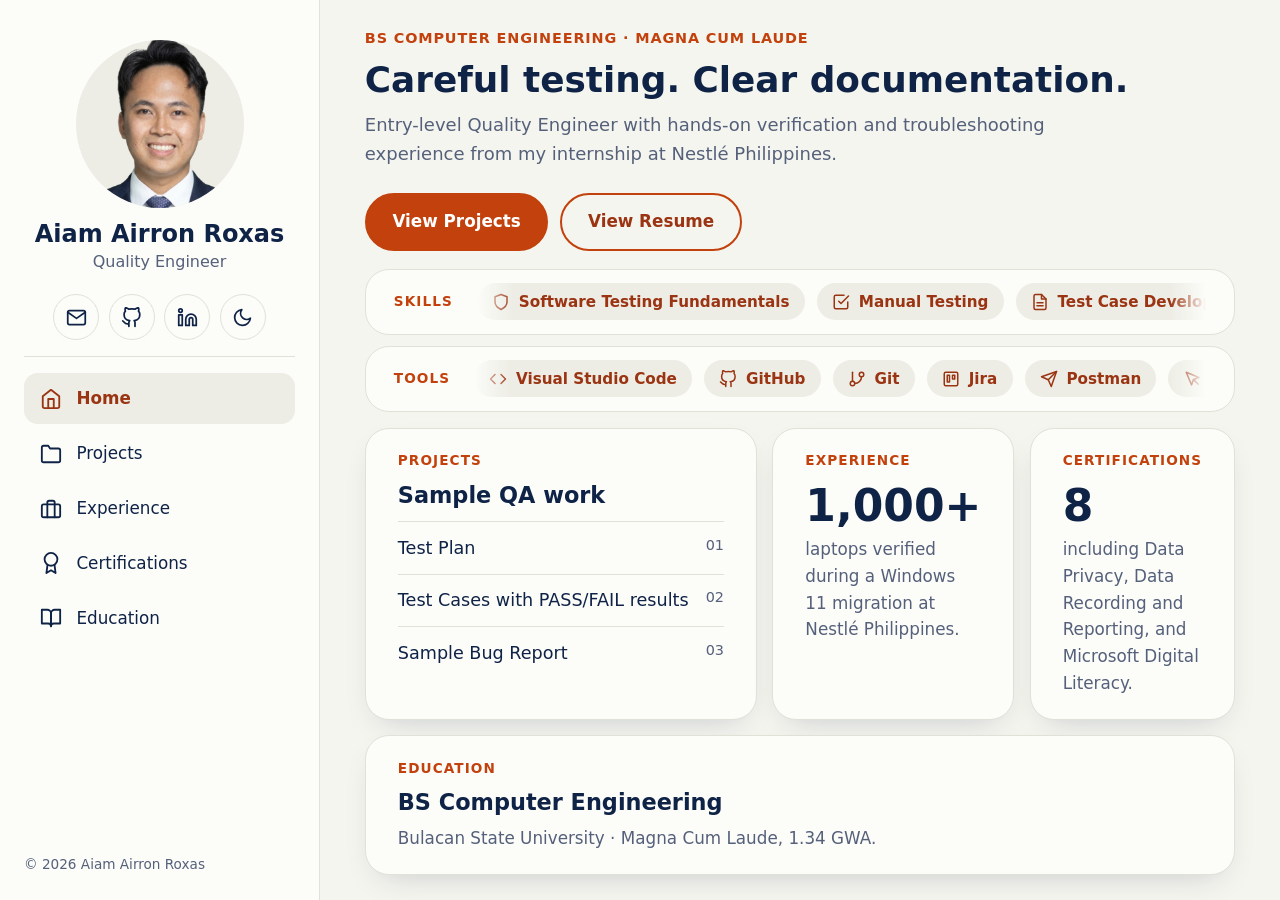
==== commit e779c7c4: "feat: remove contact section" ====
--- a/index.html
+++ b/index.html
@@ -5,7 +5,8 @@
     <meta charset="UTF-8">
     <meta name="viewport" content="width=device-width, initial-scale=1.0">
     <title>Aiam Airron Roxas | Quality Engineer</title>
-    <meta name="description" content="Entry-level Quality Engineer: test cases, PASS/FAIL results, defect reports, and test evidence. Computer Engineering graduate (Magna Cum Laude) with IT internship experience at Nestlé Philippines.">
+    <meta name="description"
+        content="Entry-level Quality Engineer: test cases, PASS/FAIL results, defect reports, and test evidence. Computer Engineering graduate (Magna Cum Laude) with IT internship experience at Nestlé Philippines.">
 
     <!-- Applies the saved theme (or the device setting) before the page shows -->
     <script>
@@ -13,7 +14,7 @@
             var t = localStorage.getItem("theme");
             if (!t && window.matchMedia("(prefers-color-scheme: dark)").matches) t = "dark";
             if (t === "dark") document.documentElement.setAttribute("data-theme", "dark");
-        } catch (e) {}
+        } catch (e) { }
     </script>
 
     <link rel="stylesheet" href="assets/styles/main.css">
@@ -23,35 +24,154 @@
 
     <!-- ICON SHEET: stores the icons once; skills and tools reuse them with <use> -->
     <svg width="0" height="0" style="position:absolute" aria-hidden="true">
-        <symbol id="i-shield" viewBox="0 0 24 24"><path d="M12 22s8-4 8-10V5l-8-3-8 3v7c0 6 8 10 8 10z"/></symbol>
-        <symbol id="i-check" viewBox="0 0 24 24"><polyline points="9 11 12 14 22 4"/><path d="M21 12v7a2 2 0 0 1-2 2H5a2 2 0 0 1-2-2V5a2 2 0 0 1 2-2h11"/></symbol>
-        <symbol id="i-file" viewBox="0 0 24 24"><path d="M14 2H6a2 2 0 0 0-2 2v16a2 2 0 0 0 2 2h12a2 2 0 0 0 2-2V8z"/><polyline points="14 2 14 8 20 8"/><line x1="16" y1="13" x2="8" y2="13"/><line x1="16" y1="17" x2="8" y2="17"/></symbol>
-        <symbol id="i-play" viewBox="0 0 24 24"><polygon points="5 3 19 12 5 21 5 3"/></symbol>
-        <symbol id="i-bug" viewBox="0 0 24 24"><path d="m8 2 1.88 1.88"/><path d="M14.12 3.88 16 2"/><path d="M9 7.13v-1a3.003 3.003 0 1 1 6 0v1"/><path d="M12 20c-3.3 0-6-2.7-6-6v-3a4 4 0 0 1 4-4h4a4 4 0 0 1 4 4v3c0 3.3-2.7 6-6 6"/><path d="M12 20v-9"/><path d="M6.53 9C4.6 8.8 3 7.1 3 5"/><path d="M6 13H2"/><path d="M3 21c0-2.1 1.7-3.9 3.8-4"/><path d="M20.97 5c0 2.1-1.6 3.8-3.5 4"/><path d="M22 13h-4"/><path d="M17.2 17c2.1.1 3.8 1.9 3.8 4"/></symbol>
-        <symbol id="i-cycle" viewBox="0 0 24 24"><polyline points="23 4 23 10 17 10"/><polyline points="1 20 1 14 7 14"/><path d="M3.51 9a9 9 0 0 1 14.85-3.36L23 10M1 14l4.64 4.36A9 9 0 0 0 20.49 15"/></symbol>
-        <symbol id="i-agile" viewBox="0 0 24 24"><path d="M12 3h7a2 2 0 0 1 2 2v14a2 2 0 0 1-2 2h-7m0-18H5a2 2 0 0 0-2 2v14a2 2 0 0 0 2 2h7m0-18v18"/></symbol>
-        <symbol id="i-clipboard" viewBox="0 0 24 24"><path d="M16 4h2a2 2 0 0 1 2 2v14a2 2 0 0 1-2 2H6a2 2 0 0 1-2-2V6a2 2 0 0 1 2-2h2"/><rect x="8" y="2" width="8" height="4" rx="1" ry="1"/></symbol>
-        <symbol id="i-list" viewBox="0 0 24 24"><line x1="8" y1="6" x2="21" y2="6"/><line x1="8" y1="12" x2="21" y2="12"/><line x1="8" y1="18" x2="21" y2="18"/><line x1="3" y1="6" x2="3.01" y2="6"/><line x1="3" y1="12" x2="3.01" y2="12"/><line x1="3" y1="18" x2="3.01" y2="18"/></symbol>
-        <symbol id="i-wrench" viewBox="0 0 24 24"><path d="M14.7 6.3a1 1 0 0 0 0 1.4l1.6 1.6a1 1 0 0 0 1.4 0l3.77-3.77a6 6 0 0 1-7.94 7.94l-6.91 6.91a2.12 2.12 0 0 1-3-3l6.91-6.91a6 6 0 0 1 7.94-7.94l-3.76 3.76z"/></symbol>
-        <symbol id="i-db" viewBox="0 0 24 24"><ellipse cx="12" cy="5" rx="9" ry="3"/><path d="M21 12c0 1.66-4 3-9 3s-9-1.34-9-3"/><path d="M3 5v14c0 1.66 4 3 9 3s9-1.34 9-3V5"/></symbol>
-        <symbol id="i-code" viewBox="0 0 24 24"><polyline points="16 18 22 12 16 6"/><polyline points="8 6 2 12 8 18"/></symbol>
-        <symbol id="i-search" viewBox="0 0 24 24"><circle cx="11" cy="11" r="8"/><line x1="21" y1="21" x2="16.65" y2="16.65"/></symbol>
-        <symbol id="i-eye" viewBox="0 0 24 24"><path d="M1 12s4-8 11-8 11 8 11 8-4 8-11 8-11-8-11-8z"/><circle cx="12" cy="12" r="3"/></symbol>
-        <symbol id="i-users" viewBox="0 0 24 24"><path d="M17 21v-2a4 4 0 0 0-4-4H5a4 4 0 0 0-4 4v2"/><circle cx="9" cy="7" r="4"/><path d="M23 21v-2a4 4 0 0 0-3-3.87"/><path d="M16 3.13a4 4 0 0 1 0 7.75"/></symbol>
-        <symbol id="i-github" viewBox="0 0 24 24"><path d="M9 19c-5 1.5-5-2.5-7-3m14 6v-3.87a3.37 3.37 0 0 0-.94-2.61c3.14-.35 6.44-1.54 6.44-7A5.44 5.44 0 0 0 20 4.77 5.07 5.07 0 0 0 19.91 1S18.73.65 16 2.48a13.38 13.38 0 0 0-7 0C6.27.65 5.09 1 5.09 1A5.07 5.07 0 0 0 5 4.77a5.44 5.44 0 0 0-1.5 3.78c0 5.42 3.3 6.61 6.44 7A3.37 3.37 0 0 0 9 18.13V22"/></symbol>
-        <symbol id="i-branch" viewBox="0 0 24 24"><line x1="6" y1="3" x2="6" y2="15"/><circle cx="18" cy="6" r="3"/><circle cx="6" cy="18" r="3"/><path d="M18 9a9 9 0 0 1-9 9"/></symbol>
-        <symbol id="i-board" viewBox="0 0 24 24"><rect x="3" y="3" width="18" height="18" rx="2"/><rect x="7" y="7" width="3" height="9"/><rect x="14" y="7" width="3" height="5"/></symbol>
-        <symbol id="i-send" viewBox="0 0 24 24"><line x1="22" y1="2" x2="11" y2="13"/><polygon points="22 2 15 22 11 13 2 9 22 2"/></symbol>
-        <symbol id="i-pointer" viewBox="0 0 24 24"><path d="M3 3l7.07 16.97 2.51-7.39 7.39-2.51L3 3z"/><path d="M13 13l6 6"/></symbol>
-        <symbol id="i-sheet" viewBox="0 0 24 24"><rect x="3" y="3" width="18" height="18" rx="2"/><line x1="3" y1="9" x2="21" y2="9"/><line x1="3" y1="15" x2="21" y2="15"/><line x1="9" y1="3" x2="9" y2="21"/></symbol>
-        <symbol id="i-chart" viewBox="0 0 24 24"><line x1="18" y1="20" x2="18" y2="10"/><line x1="12" y1="20" x2="12" y2="4"/><line x1="6" y1="20" x2="6" y2="14"/></symbol>
-        <symbol id="i-type" viewBox="0 0 24 24"><polyline points="4 7 4 4 20 4 20 7"/><line x1="9" y1="20" x2="15" y2="20"/><line x1="12" y1="4" x2="12" y2="20"/></symbol>
-        <symbol id="i-video" viewBox="0 0 24 24"><polygon points="23 7 16 12 23 17 23 7"/><rect x="1" y="5" width="15" height="14" rx="2" ry="2"/></symbol>
-                <symbol id="i-network" viewBox="0 0 24 24"><circle cx="12" cy="12" r="10"/><line x1="2" y1="12" x2="22" y2="12"/><path d="M12 2a15.3 15.3 0 0 1 4 10 15.3 15.3 0 0 1-4 10 15.3 15.3 0 0 1-4-10 15.3 15.3 0 0 1 4-10z"/></symbol>
-        <symbol id="i-cloud" viewBox="0 0 24 24"><path d="M18 10h-1.26A8 8 0 1 0 9 20h9a5 5 0 0 0 0-10z"/></symbol>
-        <symbol id="i-cpu" viewBox="0 0 24 24"><rect x="4" y="4" width="16" height="16" rx="2" ry="2"/><rect x="9" y="9" width="6" height="6"/><line x1="9" y1="1" x2="9" y2="4"/><line x1="15" y1="1" x2="15" y2="4"/><line x1="9" y1="20" x2="9" y2="23"/><line x1="15" y1="20" x2="15" y2="23"/><line x1="20" y1="9" x2="23" y2="9"/><line x1="20" y1="14" x2="23" y2="14"/><line x1="1" y1="9" x2="4" y2="9"/><line x1="1" y1="14" x2="4" y2="14"/></symbol>
-        <symbol id="i-award" viewBox="0 0 24 24"><circle cx="12" cy="8" r="7"/><polyline points="8.21 13.89 7 23 12 20 17 23 15.79 13.88"/></symbol>
-        <symbol id="i-monitor" viewBox="0 0 24 24"><rect x="2" y="3" width="20" height="14" rx="2" ry="2"/><line x1="8" y1="21" x2="16" y2="21"/><line x1="12" y1="17" x2="12" y2="21"/></symbol>
+        <symbol id="i-shield" viewBox="0 0 24 24">
+            <path d="M12 22s8-4 8-10V5l-8-3-8 3v7c0 6 8 10 8 10z" />
+        </symbol>
+        <symbol id="i-check" viewBox="0 0 24 24">
+            <polyline points="9 11 12 14 22 4" />
+            <path d="M21 12v7a2 2 0 0 1-2 2H5a2 2 0 0 1-2-2V5a2 2 0 0 1 2-2h11" />
+        </symbol>
+        <symbol id="i-file" viewBox="0 0 24 24">
+            <path d="M14 2H6a2 2 0 0 0-2 2v16a2 2 0 0 0 2 2h12a2 2 0 0 0 2-2V8z" />
+            <polyline points="14 2 14 8 20 8" />
+            <line x1="16" y1="13" x2="8" y2="13" />
+            <line x1="16" y1="17" x2="8" y2="17" />
+        </symbol>
+        <symbol id="i-play" viewBox="0 0 24 24">
+            <polygon points="5 3 19 12 5 21 5 3" />
+        </symbol>
+        <symbol id="i-bug" viewBox="0 0 24 24">
+            <path d="m8 2 1.88 1.88" />
+            <path d="M14.12 3.88 16 2" />
+            <path d="M9 7.13v-1a3.003 3.003 0 1 1 6 0v1" />
+            <path d="M12 20c-3.3 0-6-2.7-6-6v-3a4 4 0 0 1 4-4h4a4 4 0 0 1 4 4v3c0 3.3-2.7 6-6 6" />
+            <path d="M12 20v-9" />
+            <path d="M6.53 9C4.6 8.8 3 7.1 3 5" />
+            <path d="M6 13H2" />
+            <path d="M3 21c0-2.1 1.7-3.9 3.8-4" />
+            <path d="M20.97 5c0 2.1-1.6 3.8-3.5 4" />
+            <path d="M22 13h-4" />
+            <path d="M17.2 17c2.1.1 3.8 1.9 3.8 4" />
+        </symbol>
+        <symbol id="i-cycle" viewBox="0 0 24 24">
+            <polyline points="23 4 23 10 17 10" />
+            <polyline points="1 20 1 14 7 14" />
+            <path d="M3.51 9a9 9 0 0 1 14.85-3.36L23 10M1 14l4.64 4.36A9 9 0 0 0 20.49 15" />
+        </symbol>
+        <symbol id="i-agile" viewBox="0 0 24 24">
+            <path d="M12 3h7a2 2 0 0 1 2 2v14a2 2 0 0 1-2 2h-7m0-18H5a2 2 0 0 0-2 2v14a2 2 0 0 0 2 2h7m0-18v18" />
+        </symbol>
+        <symbol id="i-clipboard" viewBox="0 0 24 24">
+            <path d="M16 4h2a2 2 0 0 1 2 2v14a2 2 0 0 1-2 2H6a2 2 0 0 1-2-2V6a2 2 0 0 1 2-2h2" />
+            <rect x="8" y="2" width="8" height="4" rx="1" ry="1" />
+        </symbol>
+        <symbol id="i-list" viewBox="0 0 24 24">
+            <line x1="8" y1="6" x2="21" y2="6" />
+            <line x1="8" y1="12" x2="21" y2="12" />
+            <line x1="8" y1="18" x2="21" y2="18" />
+            <line x1="3" y1="6" x2="3.01" y2="6" />
+            <line x1="3" y1="12" x2="3.01" y2="12" />
+            <line x1="3" y1="18" x2="3.01" y2="18" />
+        </symbol>
+        <symbol id="i-wrench" viewBox="0 0 24 24">
+            <path
+                d="M14.7 6.3a1 1 0 0 0 0 1.4l1.6 1.6a1 1 0 0 0 1.4 0l3.77-3.77a6 6 0 0 1-7.94 7.94l-6.91 6.91a2.12 2.12 0 0 1-3-3l6.91-6.91a6 6 0 0 1 7.94-7.94l-3.76 3.76z" />
+        </symbol>
+        <symbol id="i-db" viewBox="0 0 24 24">
+            <ellipse cx="12" cy="5" rx="9" ry="3" />
+            <path d="M21 12c0 1.66-4 3-9 3s-9-1.34-9-3" />
+            <path d="M3 5v14c0 1.66 4 3 9 3s9-1.34 9-3V5" />
+        </symbol>
+        <symbol id="i-code" viewBox="0 0 24 24">
+            <polyline points="16 18 22 12 16 6" />
+            <polyline points="8 6 2 12 8 18" />
+        </symbol>
+        <symbol id="i-search" viewBox="0 0 24 24">
+            <circle cx="11" cy="11" r="8" />
+            <line x1="21" y1="21" x2="16.65" y2="16.65" />
+        </symbol>
+        <symbol id="i-eye" viewBox="0 0 24 24">
+            <path d="M1 12s4-8 11-8 11 8 11 8-4 8-11 8-11-8-11-8z" />
+            <circle cx="12" cy="12" r="3" />
+        </symbol>
+        <symbol id="i-users" viewBox="0 0 24 24">
+            <path d="M17 21v-2a4 4 0 0 0-4-4H5a4 4 0 0 0-4 4v2" />
+            <circle cx="9" cy="7" r="4" />
+            <path d="M23 21v-2a4 4 0 0 0-3-3.87" />
+            <path d="M16 3.13a4 4 0 0 1 0 7.75" />
+        </symbol>
+        <symbol id="i-github" viewBox="0 0 24 24">
+            <path
+                d="M9 19c-5 1.5-5-2.5-7-3m14 6v-3.87a3.37 3.37 0 0 0-.94-2.61c3.14-.35 6.44-1.54 6.44-7A5.44 5.44 0 0 0 20 4.77 5.07 5.07 0 0 0 19.91 1S18.73.65 16 2.48a13.38 13.38 0 0 0-7 0C6.27.65 5.09 1 5.09 1A5.07 5.07 0 0 0 5 4.77a5.44 5.44 0 0 0-1.5 3.78c0 5.42 3.3 6.61 6.44 7A3.37 3.37 0 0 0 9 18.13V22" />
+        </symbol>
+        <symbol id="i-branch" viewBox="0 0 24 24">
+            <line x1="6" y1="3" x2="6" y2="15" />
+            <circle cx="18" cy="6" r="3" />
+            <circle cx="6" cy="18" r="3" />
+            <path d="M18 9a9 9 0 0 1-9 9" />
+        </symbol>
+        <symbol id="i-board" viewBox="0 0 24 24">
+            <rect x="3" y="3" width="18" height="18" rx="2" />
+            <rect x="7" y="7" width="3" height="9" />
+            <rect x="14" y="7" width="3" height="5" />
+        </symbol>
+        <symbol id="i-send" viewBox="0 0 24 24">
+            <line x1="22" y1="2" x2="11" y2="13" />
+            <polygon points="22 2 15 22 11 13 2 9 22 2" />
+        </symbol>
+        <symbol id="i-pointer" viewBox="0 0 24 24">
+            <path d="M3 3l7.07 16.97 2.51-7.39 7.39-2.51L3 3z" />
+            <path d="M13 13l6 6" />
+        </symbol>
+        <symbol id="i-sheet" viewBox="0 0 24 24">
+            <rect x="3" y="3" width="18" height="18" rx="2" />
+            <line x1="3" y1="9" x2="21" y2="9" />
+            <line x1="3" y1="15" x2="21" y2="15" />
+            <line x1="9" y1="3" x2="9" y2="21" />
+        </symbol>
+        <symbol id="i-chart" viewBox="0 0 24 24">
+            <line x1="18" y1="20" x2="18" y2="10" />
+            <line x1="12" y1="20" x2="12" y2="4" />
+            <line x1="6" y1="20" x2="6" y2="14" />
+        </symbol>
+        <symbol id="i-type" viewBox="0 0 24 24">
+            <polyline points="4 7 4 4 20 4 20 7" />
+            <line x1="9" y1="20" x2="15" y2="20" />
+            <line x1="12" y1="4" x2="12" y2="20" />
+        </symbol>
+        <symbol id="i-video" viewBox="0 0 24 24">
+            <polygon points="23 7 16 12 23 17 23 7" />
+            <rect x="1" y="5" width="15" height="14" rx="2" ry="2" />
+        </symbol>
+        <symbol id="i-network" viewBox="0 0 24 24">
+            <circle cx="12" cy="12" r="10" />
+            <line x1="2" y1="12" x2="22" y2="12" />
+            <path d="M12 2a15.3 15.3 0 0 1 4 10 15.3 15.3 0 0 1-4 10 15.3 15.3 0 0 1-4-10 15.3 15.3 0 0 1 4-10z" />
+        </symbol>
+        <symbol id="i-cloud" viewBox="0 0 24 24">
+            <path d="M18 10h-1.26A8 8 0 1 0 9 20h9a5 5 0 0 0 0-10z" />
+        </symbol>
+        <symbol id="i-cpu" viewBox="0 0 24 24">
+            <rect x="4" y="4" width="16" height="16" rx="2" ry="2" />
+            <rect x="9" y="9" width="6" height="6" />
+            <line x1="9" y1="1" x2="9" y2="4" />
+            <line x1="15" y1="1" x2="15" y2="4" />
+            <line x1="9" y1="20" x2="9" y2="23" />
+            <line x1="15" y1="20" x2="15" y2="23" />
+            <line x1="20" y1="9" x2="23" y2="9" />
+            <line x1="20" y1="14" x2="23" y2="14" />
+            <line x1="1" y1="9" x2="4" y2="9" />
+            <line x1="1" y1="14" x2="4" y2="14" />
+        </symbol>
+        <symbol id="i-award" viewBox="0 0 24 24">
+            <circle cx="12" cy="8" r="7" />
+            <polyline points="8.21 13.89 7 23 12 20 17 23 15.79 13.88" />
+        </symbol>
+        <symbol id="i-monitor" viewBox="0 0 24 24">
+            <rect x="2" y="3" width="20" height="14" rx="2" ry="2" />
+            <line x1="8" y1="21" x2="16" y2="21" />
+            <line x1="12" y1="17" x2="12" y2="21" />
+        </symbol>
     </svg>
 
     <div class="layout">
@@ -76,18 +196,43 @@
                 <!-- Icon-only buttons: Email (opens a popup), GitHub, LinkedIn, and the dark mode switch -->
                 <div class="social-links">
                     <a href="mailto:aiamroxas.cpe@gmail.com" id="email-button" aria-label="Email" title="Email">
-                        <svg class="social-icon" viewBox="0 0 24 24" aria-hidden="true"><path d="M4 4h16c1.1 0 2 .9 2 2v12c0 1.1-.9 2-2 2H4c-1.1 0-2-.9-2-2V6c0-1.1.9-2 2-2z"/><polyline points="22,6 12,13 2,6"/></svg>
+                        <svg class="social-icon" viewBox="0 0 24 24" aria-hidden="true">
+                            <path d="M4 4h16c1.1 0 2 .9 2 2v12c0 1.1-.9 2-2 2H4c-1.1 0-2-.9-2-2V6c0-1.1.9-2 2-2z" />
+                            <polyline points="22,6 12,13 2,6" />
+                        </svg>
                     </a>
-                    <a href="https://github.com/aiamairronroxas" target="_blank" rel="noopener" aria-label="GitHub" title="GitHub">
-                        <svg class="social-icon" viewBox="0 0 24 24" aria-hidden="true"><path d="M9 19c-5 1.5-5-2.5-7-3m14 6v-3.87a3.37 3.37 0 0 0-.94-2.61c3.14-.35 6.44-1.54 6.44-7A5.44 5.44 0 0 0 20 4.77 5.07 5.07 0 0 0 19.91 1S18.73.65 16 2.48a13.38 13.38 0 0 0-7 0C6.27.65 5.09 1 5.09 1A5.07 5.07 0 0 0 5 4.77a5.44 5.44 0 0 0-1.5 3.78c0 5.42 3.3 6.61 6.44 7A3.37 3.37 0 0 0 9 18.13V22"/></svg>
+                    <a href="https://github.com/aiamairronroxas" target="_blank" rel="noopener" aria-label="GitHub"
+                        title="GitHub">
+                        <svg class="social-icon" viewBox="0 0 24 24" aria-hidden="true">
+                            <path
+                                d="M9 19c-5 1.5-5-2.5-7-3m14 6v-3.87a3.37 3.37 0 0 0-.94-2.61c3.14-.35 6.44-1.54 6.44-7A5.44 5.44 0 0 0 20 4.77 5.07 5.07 0 0 0 19.91 1S18.73.65 16 2.48a13.38 13.38 0 0 0-7 0C6.27.65 5.09 1 5.09 1A5.07 5.07 0 0 0 5 4.77a5.44 5.44 0 0 0-1.5 3.78c0 5.42 3.3 6.61 6.44 7A3.37 3.37 0 0 0 9 18.13V22" />
+                        </svg>
                     </a>
-                    <a href="https://linkedin.com/in/aiamairronroxas" target="_blank" rel="noopener" aria-label="LinkedIn" title="LinkedIn">
-                        <svg class="social-icon" viewBox="0 0 24 24" aria-hidden="true"><path d="M16 8a6 6 0 0 1 6 6v7h-4v-7a2 2 0 0 0-2-2 2 2 0 0 0-2 2v7h-4v-7a6 6 0 0 1 6-6z"/><rect x="2" y="9" width="4" height="12"/><circle cx="4" cy="4" r="2"/></svg>
+                    <a href="https://linkedin.com/in/aiamairronroxas" target="_blank" rel="noopener"
+                        aria-label="LinkedIn" title="LinkedIn">
+                        <svg class="social-icon" viewBox="0 0 24 24" aria-hidden="true">
+                            <path d="M16 8a6 6 0 0 1 6 6v7h-4v-7a2 2 0 0 0-2-2 2 2 0 0 0-2 2v7h-4v-7a6 6 0 0 1 6-6z" />
+                            <rect x="2" y="9" width="4" height="12" />
+                            <circle cx="4" cy="4" r="2" />
+                        </svg>
                     </a>
                     <!-- Dark mode switch (works through main.js) -->
-                    <button type="button" class="theme-toggle" id="theme-toggle" aria-label="Switch to dark mode" title="Dark mode">
-                        <svg class="social-icon icon-moon" viewBox="0 0 24 24" aria-hidden="true"><path d="M21 12.79A9 9 0 1 1 11.21 3 7 7 0 0 0 21 12.79z"/></svg>
-                        <svg class="social-icon icon-sun" viewBox="0 0 24 24" aria-hidden="true"><circle cx="12" cy="12" r="5"/><line x1="12" y1="1" x2="12" y2="3"/><line x1="12" y1="21" x2="12" y2="23"/><line x1="4.22" y1="4.22" x2="5.64" y2="5.64"/><line x1="18.36" y1="18.36" x2="19.78" y2="19.78"/><line x1="1" y1="12" x2="3" y2="12"/><line x1="21" y1="12" x2="23" y2="12"/><line x1="4.22" y1="19.78" x2="5.64" y2="18.36"/><line x1="18.36" y1="5.64" x2="19.78" y2="4.22"/></svg>
+                    <button type="button" class="theme-toggle" id="theme-toggle" aria-label="Switch to dark mode"
+                        title="Dark mode">
+                        <svg class="social-icon icon-moon" viewBox="0 0 24 24" aria-hidden="true">
+                            <path d="M21 12.79A9 9 0 1 1 11.21 3 7 7 0 0 0 21 12.79z" />
+                        </svg>
+                        <svg class="social-icon icon-sun" viewBox="0 0 24 24" aria-hidden="true">
+                            <circle cx="12" cy="12" r="5" />
+                            <line x1="12" y1="1" x2="12" y2="3" />
+                            <line x1="12" y1="21" x2="12" y2="23" />
+                            <line x1="4.22" y1="4.22" x2="5.64" y2="5.64" />
+                            <line x1="18.36" y1="18.36" x2="19.78" y2="19.78" />
+                            <line x1="1" y1="12" x2="3" y2="12" />
+                            <line x1="21" y1="12" x2="23" y2="12" />
+                            <line x1="4.22" y1="19.78" x2="5.64" y2="18.36" />
+                            <line x1="18.36" y1="5.64" x2="19.78" y2="4.22" />
+                        </svg>
                     </button>
                 </div>
 
@@ -95,17 +240,30 @@
                 <nav class="nav" aria-label="Main">
                     <ul>
                         <li><a href="#home" class="is-active">
-                            <svg class="icon" viewBox="0 0 24 24" aria-hidden="true"><path d="M3 9l9-7 9 7v11a2 2 0 0 1-2 2H5a2 2 0 0 1-2-2z"/><polyline points="9 22 9 12 15 12 15 22"/></svg>Home</a></li>
+                                <svg class="icon" viewBox="0 0 24 24" aria-hidden="true">
+                                    <path d="M3 9l9-7 9 7v11a2 2 0 0 1-2 2H5a2 2 0 0 1-2-2z" />
+                                    <polyline points="9 22 9 12 15 12 15 22" />
+                                </svg>Home</a></li>
                         <li><a href="#projects">
-                            <svg class="icon" viewBox="0 0 24 24" aria-hidden="true"><path d="M22 19a2 2 0 0 1-2 2H4a2 2 0 0 1-2-2V5a2 2 0 0 1 2-2h5l2 3h9a2 2 0 0 1 2 2z"/></svg>Projects</a></li>
+                                <svg class="icon" viewBox="0 0 24 24" aria-hidden="true">
+                                    <path
+                                        d="M22 19a2 2 0 0 1-2 2H4a2 2 0 0 1-2-2V5a2 2 0 0 1 2-2h5l2 3h9a2 2 0 0 1 2 2z" />
+                                </svg>Projects</a></li>
                         <li><a href="#experience">
-                            <svg class="icon" viewBox="0 0 24 24" aria-hidden="true"><rect x="2" y="7" width="20" height="14" rx="2"/><path d="M16 21V5a2 2 0 0 0-2-2h-4a2 2 0 0 0-2 2v16"/></svg>Experience</a></li>
+                                <svg class="icon" viewBox="0 0 24 24" aria-hidden="true">
+                                    <rect x="2" y="7" width="20" height="14" rx="2" />
+                                    <path d="M16 21V5a2 2 0 0 0-2-2h-4a2 2 0 0 0-2 2v16" />
+                                </svg>Experience</a></li>
                         <li><a href="#certifications">
-                            <svg class="icon" viewBox="0 0 24 24" aria-hidden="true"><circle cx="12" cy="8" r="7"/><polyline points="8.21 13.89 7 23 12 20 17 23 15.79 13.88"/></svg>Certifications</a></li>
+                                <svg class="icon" viewBox="0 0 24 24" aria-hidden="true">
+                                    <circle cx="12" cy="8" r="7" />
+                                    <polyline points="8.21 13.89 7 23 12 20 17 23 15.79 13.88" />
+                                </svg>Certifications</a></li>
                         <li><a href="#education">
-                            <svg class="icon" viewBox="0 0 24 24" aria-hidden="true"><path d="M2 3h6a4 4 0 0 1 4 4v14a3 3 0 0 0-3-3H2z"/><path d="M22 3h-6a4 4 0 0 0-4 4v14a3 3 0 0 1 3-3h7z"/></svg>Education</a></li>
-                        <li><a href="#contact">
-                            <svg class="icon" viewBox="0 0 24 24" aria-hidden="true"><path d="M4 4h16c1.1 0 2 .9 2 2v12c0 1.1-.9 2-2 2H4c-1.1 0-2-.9-2-2V6c0-1.1.9-2 2-2z"/><polyline points="22,6 12,13 2,6"/></svg>Contact</a></li>
+                                <svg class="icon" viewBox="0 0 24 24" aria-hidden="true">
+                                    <path d="M2 3h6a4 4 0 0 1 4 4v14a3 3 0 0 0-3-3H2z" />
+                                    <path d="M22 3h-6a4 4 0 0 0-4 4v14a3 3 0 0 1 3-3h7z" />
+                                </svg>Education</a></li>
                     </ul>
                 </nav>
 
@@ -123,7 +281,8 @@
                     <div>
                         <p class="eyebrow">BS Computer Engineering · Magna Cum Laude</p>
                         <h1 class="home-headline">Careful testing. Clear documentation.</h1>
-                        <p class="home-sub">Entry-level Quality Engineer with hands-on verification and troubleshooting experience from my internship at Nestlé Philippines.</p>
+                        <p class="home-sub">Entry-level Quality Engineer with hands-on verification and troubleshooting
+                            experience from my internship at Nestlé Philippines.</p>
                     </div>
                     <div class="home-actions">
                         <a href="#projects" class="btn btn-primary">View Projects</a>
@@ -138,23 +297,63 @@
                     <div class="marquee">
                         <div class="marquee-track">
                             <ul class="marquee-group">
-                                <li class="skill-chip"><span>Software Testing Fundamentals</span><svg class="skill-icon"><use href="#i-shield"/></svg></li>
-                                <li class="skill-chip"><span>Manual Testing</span><svg class="skill-icon"><use href="#i-check"/></svg></li>
-                                <li class="skill-chip"><span>Test Case Development</span><svg class="skill-icon"><use href="#i-file"/></svg></li>
-                                <li class="skill-chip"><span>Test Execution &amp; Validation</span><svg class="skill-icon"><use href="#i-play"/></svg></li>
-                                <li class="skill-chip"><span>Bug Reporting &amp; Defect Tracking</span><svg class="skill-icon"><use href="#i-bug"/></svg></li>
-                                <li class="skill-chip"><span>SDLC</span><svg class="skill-icon"><use href="#i-cycle"/></svg></li>
-                                <li class="skill-chip"><span>Agile / Scrum</span><svg class="skill-icon"><use href="#i-agile"/></svg></li>
-                                <li class="skill-chip"><span>Test Documentation &amp; Reporting</span><svg class="skill-icon"><use href="#i-clipboard"/></svg></li>
-                                <li class="skill-chip"><span>Test Data Preparation</span><svg class="skill-icon"><use href="#i-list"/></svg></li>
-                                <li class="skill-chip"><span>Troubleshooting &amp; Debugging</span><svg class="skill-icon"><use href="#i-wrench"/></svg></li>
-                                <li class="skill-chip"><span>SQL &amp; Databases</span><svg class="skill-icon"><use href="#i-db"/></svg></li>
-                                <li class="skill-chip"><span>Python</span><svg class="skill-icon"><use href="#i-code"/></svg></li>
-                                <li class="skill-chip"><span>Java</span><svg class="skill-icon"><use href="#i-code"/></svg></li>
-                                <li class="skill-chip"><span>C / C++</span><svg class="skill-icon"><use href="#i-code"/></svg></li>
-                                <li class="skill-chip"><span>Analytical &amp; Problem-Solving</span><svg class="skill-icon"><use href="#i-search"/></svg></li>
-                                <li class="skill-chip"><span>Attention to Detail</span><svg class="skill-icon"><use href="#i-eye"/></svg></li>
-                                <li class="skill-chip"><span>Communication &amp; Teamwork</span><svg class="skill-icon"><use href="#i-users"/></svg></li>
+                                <li class="skill-chip"><span>Software Testing Fundamentals</span><svg
+                                        class="skill-icon">
+                                        <use href="#i-shield" />
+                                    </svg></li>
+                                <li class="skill-chip"><span>Manual Testing</span><svg class="skill-icon">
+                                        <use href="#i-check" />
+                                    </svg></li>
+                                <li class="skill-chip"><span>Test Case Development</span><svg class="skill-icon">
+                                        <use href="#i-file" />
+                                    </svg></li>
+                                <li class="skill-chip"><span>Test Execution &amp; Validation</span><svg
+                                        class="skill-icon">
+                                        <use href="#i-play" />
+                                    </svg></li>
+                                <li class="skill-chip"><span>Bug Reporting &amp; Defect Tracking</span><svg
+                                        class="skill-icon">
+                                        <use href="#i-bug" />
+                                    </svg></li>
+                                <li class="skill-chip"><span>SDLC</span><svg class="skill-icon">
+                                        <use href="#i-cycle" />
+                                    </svg></li>
+                                <li class="skill-chip"><span>Agile / Scrum</span><svg class="skill-icon">
+                                        <use href="#i-agile" />
+                                    </svg></li>
+                                <li class="skill-chip"><span>Test Documentation &amp; Reporting</span><svg
+                                        class="skill-icon">
+                                        <use href="#i-clipboard" />
+                                    </svg></li>
+                                <li class="skill-chip"><span>Test Data Preparation</span><svg class="skill-icon">
+                                        <use href="#i-list" />
+                                    </svg></li>
+                                <li class="skill-chip"><span>Troubleshooting &amp; Debugging</span><svg
+                                        class="skill-icon">
+                                        <use href="#i-wrench" />
+                                    </svg></li>
+                                <li class="skill-chip"><span>SQL &amp; Databases</span><svg class="skill-icon">
+                                        <use href="#i-db" />
+                                    </svg></li>
+                                <li class="skill-chip"><span>Python</span><svg class="skill-icon">
+                                        <use href="#i-code" />
+                                    </svg></li>
+                                <li class="skill-chip"><span>Java</span><svg class="skill-icon">
+                                        <use href="#i-code" />
+                                    </svg></li>
+                                <li class="skill-chip"><span>C / C++</span><svg class="skill-icon">
+                                        <use href="#i-code" />
+                                    </svg></li>
+                                <li class="skill-chip"><span>Analytical &amp; Problem-Solving</span><svg
+                                        class="skill-icon">
+                                        <use href="#i-search" />
+                                    </svg></li>
+                                <li class="skill-chip"><span>Attention to Detail</span><svg class="skill-icon">
+                                        <use href="#i-eye" />
+                                    </svg></li>
+                                <li class="skill-chip"><span>Communication &amp; Teamwork</span><svg class="skill-icon">
+                                        <use href="#i-users" />
+                                    </svg></li>
                             </ul>
                         </div>
                     </div>
@@ -166,18 +365,42 @@
                     <div class="marquee">
                         <div class="marquee-track">
                             <ul class="marquee-group">
-                                <li class="skill-chip"><span>Visual Studio Code</span><svg class="skill-icon"><use href="#i-code"/></svg></li>
-                                <li class="skill-chip"><span>GitHub</span><svg class="skill-icon"><use href="#i-github"/></svg></li>
-                                <li class="skill-chip"><span>Git</span><svg class="skill-icon"><use href="#i-branch"/></svg></li>
-                                <li class="skill-chip"><span>Jira</span><svg class="skill-icon"><use href="#i-board"/></svg></li>
-                                <li class="skill-chip"><span>Postman</span><svg class="skill-icon"><use href="#i-send"/></svg></li>
-                                <li class="skill-chip"><span>Selenium IDE</span><svg class="skill-icon"><use href="#i-pointer"/></svg></li>
-                                <li class="skill-chip"><span>Microsoft Teams</span><svg class="skill-icon"><use href="#i-users"/></svg></li>
-                                <li class="skill-chip"><span>Google Sheets</span><svg class="skill-icon"><use href="#i-sheet"/></svg></li>
-                                <li class="skill-chip"><span>Microsoft Excel</span><svg class="skill-icon"><use href="#i-chart"/></svg></li>
-                                <li class="skill-chip"><span>Microsoft Word</span><svg class="skill-icon"><use href="#i-type"/></svg></li>
-                                <li class="skill-chip"><span>MySQL</span><svg class="skill-icon"><use href="#i-db"/></svg></li>
-                                <li class="skill-chip"><span>Loom</span><svg class="skill-icon"><use href="#i-video"/></svg></li>
+                                <li class="skill-chip"><span>Visual Studio Code</span><svg class="skill-icon">
+                                        <use href="#i-code" />
+                                    </svg></li>
+                                <li class="skill-chip"><span>GitHub</span><svg class="skill-icon">
+                                        <use href="#i-github" />
+                                    </svg></li>
+                                <li class="skill-chip"><span>Git</span><svg class="skill-icon">
+                                        <use href="#i-branch" />
+                                    </svg></li>
+                                <li class="skill-chip"><span>Jira</span><svg class="skill-icon">
+                                        <use href="#i-board" />
+                                    </svg></li>
+                                <li class="skill-chip"><span>Postman</span><svg class="skill-icon">
+                                        <use href="#i-send" />
+                                    </svg></li>
+                                <li class="skill-chip"><span>Selenium IDE</span><svg class="skill-icon">
+                                        <use href="#i-pointer" />
+                                    </svg></li>
+                                <li class="skill-chip"><span>Microsoft Teams</span><svg class="skill-icon">
+                                        <use href="#i-users" />
+                                    </svg></li>
+                                <li class="skill-chip"><span>Google Sheets</span><svg class="skill-icon">
+                                        <use href="#i-sheet" />
+                                    </svg></li>
+                                <li class="skill-chip"><span>Microsoft Excel</span><svg class="skill-icon">
+                                        <use href="#i-chart" />
+                                    </svg></li>
+                                <li class="skill-chip"><span>Microsoft Word</span><svg class="skill-icon">
+                                        <use href="#i-type" />
+                                    </svg></li>
+                                <li class="skill-chip"><span>MySQL</span><svg class="skill-icon">
+                                        <use href="#i-db" />
+                                    </svg></li>
+                                <li class="skill-chip"><span>Loom</span><svg class="skill-icon">
+                                        <use href="#i-video" />
+                                    </svg></li>
                             </ul>
                         </div>
                     </div>
@@ -205,7 +428,8 @@
                     <a href="#certifications" class="card">
                         <p class="card-label">Certifications</p>
                         <p class="card-stat">8</p>
-                        <p class="card-text">including Data Privacy, Data Recording and Reporting, and Microsoft Digital Literacy.</p>
+                        <p class="card-text">including Data Privacy, Data Recording and Reporting, and Microsoft Digital
+                            Literacy.</p>
                     </a>
 
                     <a href="#education" class="card">
@@ -214,19 +438,14 @@
                         <p class="card-text">Bulacan State University · Magna Cum Laude, 1.34 GWA.</p>
                     </a>
 
-                    <a href="#contact" class="card">
-                        <p class="card-label">Contact</p>
-                        <p class="card-title">Let's talk</p>
-                        <p class="card-text">Email or LinkedIn. Open to Associate Quality Engineer roles.</p>
-                    </a>
-
                 </div>
             </section>
 
             <!-- ===== PROJECTS (placeholder) ===== -->
             <section class="section panel" id="projects">
                 <h2 class="section-title">Projects</h2>
-                <p class="placeholder">Coming next: test plan, test cases with PASS/FAIL results, and a sample bug report.</p>
+                <p class="placeholder">Coming next: test plan, test cases with PASS/FAIL results, and a sample bug
+                    report.</p>
             </section>
 
             <!-- ===== EXPERIENCE ===== -->
@@ -243,11 +462,17 @@
                     </div>
 
                     <ul class="job-list">
-                        <li>Supported the migration of <strong>1,000+ laptops</strong> to Windows 11 by following a step-by-step checklist, helping the project finish on schedule.</li>
-                        <li>Verified every laptop at each stage of the process and after migration, confirming each unit worked correctly before handover.</li>
-                        <li>Documented issues found during migration with supporting evidence, giving the IT team a clear record to review and resolve problems.</li>
-                        <li>Diagnosed hardware and software issues reported by employees, restoring their devices to working condition.</li>
-                        <li>Assisted the IT custodian in tracking and updating IT inventory records, keeping equipment information organized and accurate so the team could locate and account for assets quickly.</li>
+                        <li>Supported the migration of <strong>1,000+ laptops</strong> to Windows 11 by following a
+                            step-by-step checklist, helping the project finish on schedule.</li>
+                        <li>Verified every laptop at each stage of the process and after migration, confirming each unit
+                            worked correctly before handover.</li>
+                        <li>Documented issues found during migration with supporting evidence, giving the IT team a
+                            clear record to review and resolve problems.</li>
+                        <li>Diagnosed hardware and software issues reported by employees, restoring their devices to
+                            working condition.</li>
+                        <li>Assisted the IT custodian in tracking and updating IT inventory records, keeping equipment
+                            information organized and accurate so the team could locate and account for assets quickly.
+                        </li>
                     </ul>
 
                     <ul class="tag-list">
@@ -262,13 +487,18 @@
                         <div class="slide-frame">
                             <!-- Slide 1 shows first. Edit each alt text (read by screen readers). -->
                             <figure class="slide is-active">
-                                <img src="assets/images/nestle-team.jpg" alt="Aiam with the Nestlé team in front of a brick wall displaying the company's values">
+                                <img src="assets/images/nestle-team.jpg"
+                                    alt="Aiam with the Nestlé team in front of a brick wall displaying the company's values">
                             </figure>
                             <figure class="slide">
-                                <img src="assets/images/nestle-laptop-migration.jpg" alt="Rows of laptops on tables showing Windows 11 setup screens during the migration" loading="lazy">
+                                <img src="assets/images/nestle-laptop-migration.jpg"
+                                    alt="Rows of laptops on tables showing Windows 11 setup screens during the migration"
+                                    loading="lazy">
                             </figure>
                             <figure class="slide">
-                                <img src="assets/images/nestle-photo-3.jpg" alt="Rows of office desks with laptops and monitors at the workplace" loading="lazy">
+                                <img src="assets/images/nestle-photo-3.jpg"
+                                    alt="Rows of office desks with laptops and monitors at the workplace"
+                                    loading="lazy">
                             </figure>
                             <figure class="slide">
                                 <img src="assets/images/nestle-photo-4.jpg" alt="EDIT: describe photo 4" loading="lazy">
@@ -284,19 +514,18 @@
                 </article>
             </section>
 
-                        <!-- ===== CERTIFICATIONS: click a card to see details (see main.js section 9) ===== -->
+            <!-- ===== CERTIFICATIONS: click a card to see details (see main.js section 9) ===== -->
             <section class="section panel" id="certifications">
                 <h2 class="section-title">Certifications</h2>
 
                 <div class="cert-grid">
 
-                    <button type="button" class="cert-card"
-                        data-name="AI Basics: Overview of AI"
-                        data-issuer="Huawei"
-                        data-date="Issued Sep 2025"
-                        data-id="ICTCRA20250929012492"
+                    <button type="button" class="cert-card" data-name="AI Basics: Overview of AI" data-issuer="Huawei"
+                        data-date="Issued Sep 2025" data-id="ICTCRA20250929012492"
                         data-link="https://drive.google.com/file/d/1phOv-Q7r3ZlLrowG6DepS9lazjuJkYDT/view">
-                        <span class="cert-icon-wrap"><svg class="cert-icon" aria-hidden="true"><use href="#i-cpu"/></svg></span>
+                        <span class="cert-icon-wrap"><svg class="cert-icon" aria-hidden="true">
+                                <use href="#i-cpu" />
+                            </svg></span>
                         <span class="cert-name">AI Basics: Overview of AI</span>
                         <span class="cert-issuer">Huawei</span>
                         <span class="cert-date">Issued Sep 2025</span>
@@ -304,12 +533,12 @@
                     </button>
 
                     <button type="button" class="cert-card"
-                        data-name="Basics of Network Layer Protocols Micro Certification"
-                        data-issuer="Huawei"
-                        data-date="Expires Nov 2027"
-                        data-id="03050102000120251124000310"
+                        data-name="Basics of Network Layer Protocols Micro Certification" data-issuer="Huawei"
+                        data-date="Expires Nov 2027" data-id="03050102000120251124000310"
                         data-link="https://drive.google.com/file/d/1NXQDG-OC5luZ7cSPZ3cMwROVyckoz2oO/view">
-                        <span class="cert-icon-wrap"><svg class="cert-icon" aria-hidden="true"><use href="#i-network"/></svg></span>
+                        <span class="cert-icon-wrap"><svg class="cert-icon" aria-hidden="true">
+                                <use href="#i-network" />
+                            </svg></span>
                         <span class="cert-name">Basics of Network Layer Protocols Micro Certification</span>
                         <span class="cert-issuer">Huawei</span>
                         <span class="cert-date">Expires Nov 2027</span>
@@ -317,26 +546,25 @@
                     </button>
 
                     <button type="button" class="cert-card"
-                        data-name="Development and Basic Concepts of Cloud Computing"
-                        data-issuer="Huawei"
-                        data-date="Issued Jan 2026"
-                        data-id="ICT20260115012124"
+                        data-name="Development and Basic Concepts of Cloud Computing" data-issuer="Huawei"
+                        data-date="Issued Jan 2026" data-id="ICT20260115012124"
                         data-link="https://drive.google.com/file/d/1zUYM1k65_yfYYt8W67Nb0MUVFJ_UBWVm/view">
-                        <span class="cert-icon-wrap"><svg class="cert-icon" aria-hidden="true"><use href="#i-cloud"/></svg></span>
+                        <span class="cert-icon-wrap"><svg class="cert-icon" aria-hidden="true">
+                                <use href="#i-cloud" />
+                            </svg></span>
                         <span class="cert-name">Development and Basic Concepts of Cloud Computing</span>
                         <span class="cert-issuer">Huawei</span>
                         <span class="cert-date">Issued Jan 2026</span>
                         <span class="cert-hint">View details &rarr;</span>
                     </button>
 
-                    <button type="button" class="cert-card"
-                        data-name="HCIA-AI V4.0"
-                        data-desc="Huawei Certified ICT Associate - Artificial Intelligence"
-                        data-issuer="Huawei"
-                        data-date="Issued Dec 2025"
-                        data-id="ICT20251226003668"
+                    <button type="button" class="cert-card" data-name="HCIA-AI V4.0"
+                        data-desc="Huawei Certified ICT Associate - Artificial Intelligence" data-issuer="Huawei"
+                        data-date="Issued Dec 2025" data-id="ICT20251226003668"
                         data-link="https://drive.google.com/file/d/1Y17SdEaCRvltDft9HWBBdwv4LQsZar0N/view">
-                        <span class="cert-icon-wrap"><svg class="cert-icon" aria-hidden="true"><use href="#i-award"/></svg></span>
+                        <span class="cert-icon-wrap"><svg class="cert-icon" aria-hidden="true">
+                                <use href="#i-award" />
+                            </svg></span>
                         <span class="cert-name">HCIA-AI V4.0</span>
                         <span class="cert-desc">Huawei Certified ICT Associate - Artificial Intelligence</span>
                         <span class="cert-issuer">Huawei</span>
@@ -344,14 +572,13 @@
                         <span class="cert-hint">View details &rarr;</span>
                     </button>
 
-                    <button type="button" class="cert-card"
-                        data-name="HCCDA-Tech Essentials"
-                        data-desc="Huawei Certified Cloud Digital Associate"
-                        data-issuer="Huawei"
-                        data-date="Issued Mar 2026"
-                        data-id="ICT20260316000014"
+                    <button type="button" class="cert-card" data-name="HCCDA-Tech Essentials"
+                        data-desc="Huawei Certified Cloud Digital Associate" data-issuer="Huawei"
+                        data-date="Issued Mar 2026" data-id="ICT20260316000014"
                         data-link="https://drive.google.com/file/d/1QM0n_ar9CB4UUQiiP_jK3H-zjhBeBOFW/view">
-                        <span class="cert-icon-wrap"><svg class="cert-icon" aria-hidden="true"><use href="#i-award"/></svg></span>
+                        <span class="cert-icon-wrap"><svg class="cert-icon" aria-hidden="true">
+                                <use href="#i-award" />
+                            </svg></span>
                         <span class="cert-name">HCCDA-Tech Essentials</span>
                         <span class="cert-desc">Huawei Certified Cloud Digital Associate</span>
                         <span class="cert-issuer">Huawei</span>
@@ -359,39 +586,39 @@
                         <span class="cert-hint">View details &rarr;</span>
                     </button>
 
-                    <button type="button" class="cert-card"
-                        data-name="Microsoft Digital Literacy"
+                    <button type="button" class="cert-card" data-name="Microsoft Digital Literacy"
                         data-issuer="TESDA (Technical Education and Skills Development Authority)"
-                        data-date="Issued Oct 2026"
-                        data-id="AQtLRUdHJV"
+                        data-date="Issued Oct 2026" data-id="AQtLRUdHJV"
                         data-link="https://drive.google.com/file/d/1wiZK57tKp0jOLnyqq2mdXQrvwg0-xoyK/view">
-                        <span class="cert-icon-wrap"><svg class="cert-icon" aria-hidden="true"><use href="#i-monitor"/></svg></span>
+                        <span class="cert-icon-wrap"><svg class="cert-icon" aria-hidden="true">
+                                <use href="#i-monitor" />
+                            </svg></span>
                         <span class="cert-name">Microsoft Digital Literacy</span>
                         <span class="cert-issuer">TESDA</span>
                         <span class="cert-date">Issued Oct 2026</span>
                         <span class="cert-hint">View details &rarr;</span>
                     </button>
 
-                    <button type="button" class="cert-card"
-                        data-name="Performing Data Recording and Reporting"
+                    <button type="button" class="cert-card" data-name="Performing Data Recording and Reporting"
                         data-issuer="TESDA (Technical Education and Skills Development Authority)"
-                        data-date="Issued Oct 2026"
-                        data-id="oc1dcKHQCT"
+                        data-date="Issued Oct 2026" data-id="oc1dcKHQCT"
                         data-link="https://drive.google.com/file/d/1wejbWrjBw1BxQ-p2PIcSnLqk3ZmfFEed/view">
-                        <span class="cert-icon-wrap"><svg class="cert-icon" aria-hidden="true"><use href="#i-clipboard"/></svg></span>
+                        <span class="cert-icon-wrap"><svg class="cert-icon" aria-hidden="true">
+                                <use href="#i-clipboard" />
+                            </svg></span>
                         <span class="cert-name">Performing Data Recording and Reporting</span>
                         <span class="cert-issuer">TESDA</span>
                         <span class="cert-date">Issued Oct 2026</span>
                         <span class="cert-hint">View details &rarr;</span>
                     </button>
 
-                    <button type="button" class="cert-card"
-                        data-name="Practicing Data Privacy in the Workplace"
+                    <button type="button" class="cert-card" data-name="Practicing Data Privacy in the Workplace"
                         data-issuer="TESDA (Technical Education and Skills Development Authority)"
-                        data-date="Issued Oct 2026"
-                        data-id="8mz4v5CGO8"
+                        data-date="Issued Oct 2026" data-id="8mz4v5CGO8"
                         data-link="https://drive.google.com/file/d/11CLp3nR4F0P-uAGHvacqmNStNk9VLyXI/view">
-                        <span class="cert-icon-wrap"><svg class="cert-icon" aria-hidden="true"><use href="#i-shield"/></svg></span>
+                        <span class="cert-icon-wrap"><svg class="cert-icon" aria-hidden="true">
+                                <use href="#i-shield" />
+                            </svg></span>
                         <span class="cert-name">Practicing Data Privacy in the Workplace</span>
                         <span class="cert-issuer">TESDA</span>
                         <span class="cert-date">Issued Oct 2026</span>
@@ -404,12 +631,6 @@
             <!-- ===== EDUCATION (placeholder) ===== -->
             <section class="section panel" id="education">
                 <h2 class="section-title">Education</h2>
-                <p class="placeholder">Coming soon.</p>
-            </section>
-
-            <!-- ===== CONTACT (placeholder) ===== -->
-            <section class="section panel" id="contact">
-                <h2 class="section-title">Contact</h2>
                 <p class="placeholder">Coming soon.</p>
             </section>
 
@@ -422,9 +643,18 @@
             <h2 class="modal-title" id="cert-modal-title"></h2>
             <p class="cert-modal-desc" id="cert-modal-desc" hidden></p>
             <dl class="cert-meta">
-                <div><dt>Issued by</dt><dd id="cert-modal-issuer"></dd></div>
-                <div><dt>Date</dt><dd id="cert-modal-date"></dd></div>
-                <div><dt>Credential ID</dt><dd id="cert-modal-id"></dd></div>
+                <div>
+                    <dt>Issued by</dt>
+                    <dd id="cert-modal-issuer"></dd>
+                </div>
+                <div>
+                    <dt>Date</dt>
+                    <dd id="cert-modal-date"></dd>
+                </div>
+                <div>
+                    <dt>Credential ID</dt>
+                    <dd id="cert-modal-id"></dd>
+                </div>
             </dl>
             <a class="btn btn-primary" id="cert-modal-link" target="_blank" rel="noopener">View certificate</a>
         </div>
--- a/assets/styles/main.css
+++ b/assets/styles/main.css
@@ -644,10 +644,9 @@
   .mini-list { margin-top: clamp(0.4rem, 1.2vh, 1rem); }
   .mini-list li { padding: clamp(0.45rem, 1.3vh, 0.85rem) 0; font-size: clamp(1rem, 2.1vh, 1.1rem); }
 
-  /* Row 1: Projects (2 wide), Experience, Certifications. Row 2: Education + Contact (2 wide each) */
+    /* Row 1: Projects (2 wide), Experience, Certifications. Row 2: Education (full width) */
   .card-wide { grid-column: span 2; }
-  .bento .card:nth-child(4),
-  .bento .card:nth-child(5) { grid-column: span 2; }
+  .bento .card:nth-child(4) { grid-column: span 4; }
 }
 
 /* ===== 12. SMALL PHONES ===== */
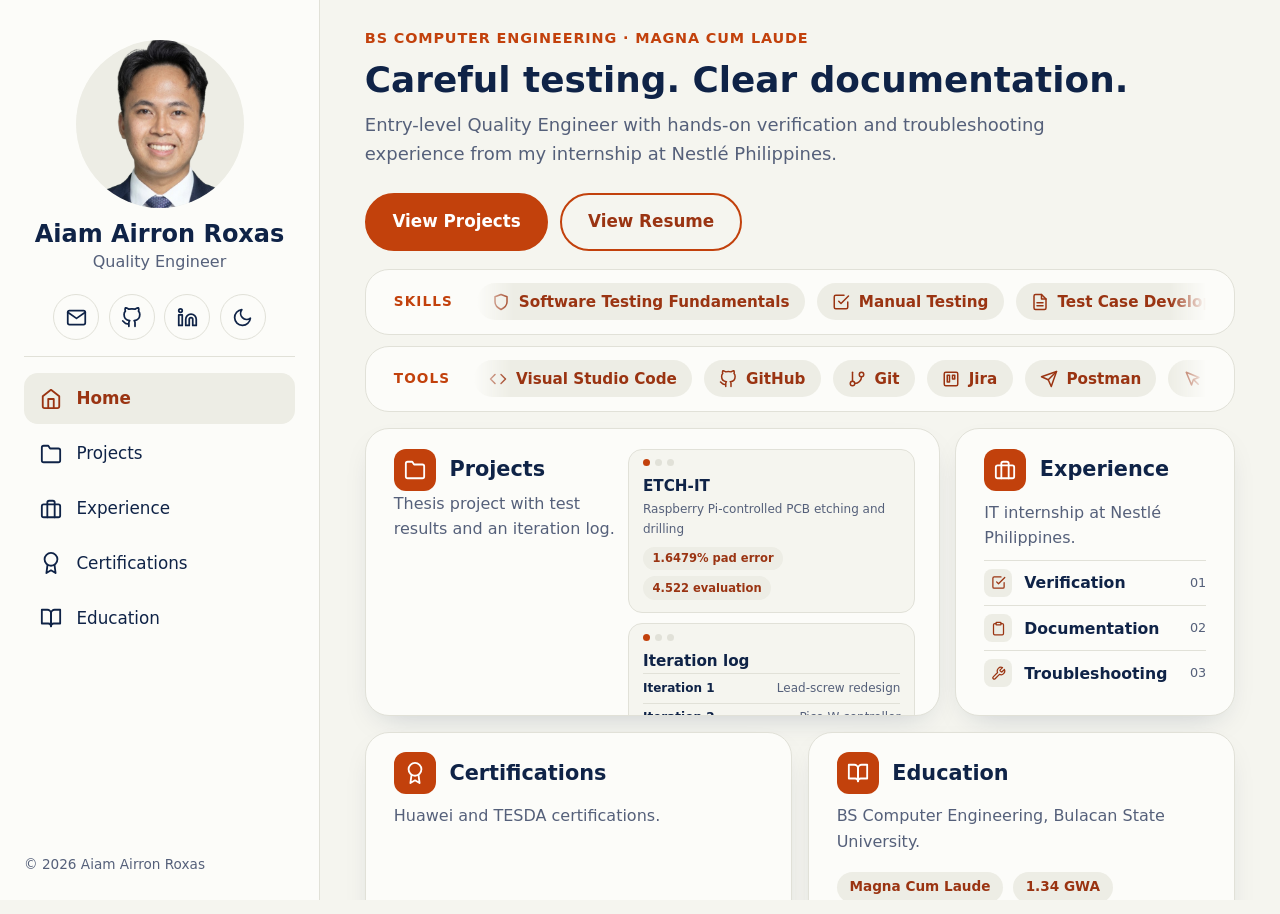
==== commit a6f2bf14: "feat: align project copy with QE qualifications and add moving picture window" ====
--- a/index.html
+++ b/index.html
@@ -172,6 +172,9 @@
             <line x1="8" y1="21" x2="16" y2="21" />
             <line x1="12" y1="17" x2="12" y2="21" />
         </symbol>
+                <symbol id="i-folder" viewBox="0 0 24 24"><path d="M22 19a2 2 0 0 1-2 2H4a2 2 0 0 1-2-2V5a2 2 0 0 1 2-2h5l2 3h9a2 2 0 0 1 2 2z"/></symbol>
+        <symbol id="i-briefcase" viewBox="0 0 24 24"><rect x="2" y="7" width="20" height="14" rx="2"/><path d="M16 21V5a2 2 0 0 0-2-2h-4a2 2 0 0 0-2 2v16"/></symbol>
+        <symbol id="i-book" viewBox="0 0 24 24"><path d="M2 3h6a4 4 0 0 1 4 4v14a3 3 0 0 0-3-3H2z"/><path d="M22 3h-6a4 4 0 0 0-4 4v14a3 3 0 0 1 3-3h7z"/></symbol>
     </svg>
 
     <div class="layout">
@@ -407,45 +410,114 @@
                 </div>
 
                 <!-- Dashboard cards: each one opens its page -->
+                                <!-- Dashboard cards: icon + title + one short line. Each one opens its page. -->
                 <div class="bento">
 
-                    <a href="#projects" class="card card-wide">
-                        <p class="card-label">Projects</p>
-                        <p class="card-title">Sample QA work</p>
-                        <ol class="mini-list">
-                            <li><span>Test Plan</span><span class="num">01</span></li>
-                            <li><span>Test Cases with PASS/FAIL results</span><span class="num">02</span></li>
-                            <li><span>Sample Bug Report</span><span class="num">03</span></li>
-                        </ol>
+                    <a href="#projects" class="card card-projects">
+                        <div class="card-copy">
+                            <div class="card-head">
+                                <span class="card-icon"><svg aria-hidden="true"><use href="#i-folder"/></svg></span>
+                                <span class="card-name">Projects</span>
+                            </div>
+                            <p class="card-desc">Thesis project with test results and an iteration log.</p>
+                        </div>
+
+                        <!-- Preview of what's inside (decorative, built from the thesis content) -->
+                        <div class="card-preview" aria-hidden="true">
+                            <div class="mini-window">
+                                <div class="mini-dots"><span></span><span></span><span></span></div>
+                                <p class="mini-title">ETCH-IT</p>
+                                <p class="mini-sub">Raspberry Pi-controlled PCB etching and drilling</p>
+                                <div class="mini-chips"><span>1.6479% pad error</span><span>4.522 evaluation</span></div>
+                            </div>
+                            <div class="mini-window">
+                                <div class="mini-dots"><span></span><span></span><span></span></div>
+                                <p class="mini-title">Iteration log</p>
+                                <div class="mini-row"><span>Iteration 1</span><span>Lead-screw redesign</span></div>
+                                <div class="mini-row"><span>Iteration 2</span><span>Pico W controller</span></div>
+                                <div class="mini-row"><span>Iteration 3</span><span>Separate bits</span></div>
+                            </div>
+                        </div>
                     </a>
 
-                    <a href="#experience" class="card">
-                        <p class="card-label">Experience</p>
-                        <p class="card-stat">1,000+</p>
-                        <p class="card-text">laptops verified during a Windows 11 migration at Nestlé Philippines.</p>
+                    <a href="#experience" class="card card-exp">
+                        <div class="card-head">
+                            <span class="card-icon"><svg aria-hidden="true"><use href="#i-briefcase"/></svg></span>
+                            <span class="card-name">Experience</span>
+                        </div>
+                        <p class="card-desc">IT internship at Nestlé Philippines.</p>
+                        <ul class="card-list">
+                            <li><span class="li-icon"><svg aria-hidden="true"><use href="#i-check"/></svg></span>Verification<span class="num">01</span></li>
+                            <li><span class="li-icon"><svg aria-hidden="true"><use href="#i-clipboard"/></svg></span>Documentation<span class="num">02</span></li>
+                            <li><span class="li-icon"><svg aria-hidden="true"><use href="#i-wrench"/></svg></span>Troubleshooting<span class="num">03</span></li>
+                        </ul>
                     </a>
 
-                    <a href="#certifications" class="card">
-                        <p class="card-label">Certifications</p>
-                        <p class="card-stat">8</p>
-                        <p class="card-text">including Data Privacy, Data Recording and Reporting, and Microsoft Digital
-                            Literacy.</p>
+                    <a href="#certifications" class="card card-cert">
+                        <div class="card-head">
+                            <span class="card-icon"><svg aria-hidden="true"><use href="#i-award"/></svg></span>
+                            <span class="card-name">Certifications</span>
+                        </div>
+                        <p class="card-desc">Huawei and TESDA certifications.</p>
+                        <ul class="tag-list">
+                            <li>8 certificates</li>
+                            <li>Huawei</li>
+                            <li>TESDA</li>
+                        </ul>
                     </a>
 
-                    <a href="#education" class="card">
-                        <p class="card-label">Education</p>
-                        <p class="card-title">BS Computer Engineering</p>
-                        <p class="card-text">Bulacan State University · Magna Cum Laude, 1.34 GWA.</p>
+                    <a href="#education" class="card card-edu">
+                        <div class="card-head">
+                            <span class="card-icon"><svg aria-hidden="true"><use href="#i-book"/></svg></span>
+                            <span class="card-name">Education</span>
+                        </div>
+                        <p class="card-desc">BS Computer Engineering, Bulacan State University.</p>
+                        <ul class="tag-list">
+                            <li>Magna Cum Laude</li>
+                            <li>1.34 GWA</li>
+                            <li>Dean's Lister</li>
+                        </ul>
                     </a>
 
                 </div>
             </section>
 
-            <!-- ===== PROJECTS (placeholder) ===== -->
+                       <!-- ===== PROJECTS ===== -->
             <section class="section panel" id="projects">
                 <h2 class="section-title">Projects</h2>
-                <p class="placeholder">Coming next: test plan, test cases with PASS/FAIL results, and a sample bug
-                    report.</p>
+
+                <!-- Click (or press Enter on) this card to open the picture window (see main.js section 11) -->
+                <article class="job-card project-card" id="project-card" tabindex="0" role="button" aria-haspopup="dialog">
+                    <div class="job-header">
+                        <div>
+                            <h3 class="job-title">ETCH-IT: Raspberry Pi-Controlled PCB Etching and Drilling Device</h3>
+                            <p class="job-company">BS Computer Engineering group thesis · Bulacan State University</p>
+                        </div>
+                        <p class="job-dates">2026</p>
+                    </div>
+
+                    <p class="project-role"><strong>My role:</strong> software, testing and data gathering, and documentation. Teammates built the hardware.</p>
+
+                    <ul class="job-list">
+                        <li><strong>SDLC:</strong> Followed an Embedded System Development Life Cycle using the iterative model, which repeats the waterfall phases (requirements, design, implementation, testing, evaluation) every round. It is the same build, test, and feedback loop that Agile is built on.</li>
+                        <li><strong>Requirements:</strong> Defined 10 functional requirements and built the Python application that interprets Gerber files and generates G-code, with a preview to verify files before the machine runs. Version-controlled on GitHub (branches v1 to v16) with patch notes.</li>
+                        <li><strong>Test procedures and records:</strong> Final testing followed a step-by-step procedure with five timestamped trials per test. Expected vs. actual values were recorded in tables, and photos of the trial outputs were kept as evidence.</li>
+                        <li><strong>Issues and fixes:</strong> Testing in each of the three iterations surfaced an issue that was documented with its fix: an overweight two-spindle design, weak controller signals, and one bit doing two jobs.</li>
+                        <li><strong>Quality criteria:</strong> Evaluated against ISO/IEC 25010 (functionality, accuracy, efficiency, reliability, maintainability) with 30 respondents: <strong>4.522</strong> overall mean.</li>
+                    </ul>
+
+                    <ul class="tag-list">
+                        <li>SDLC</li>
+                        <li>Iterative model</li>
+                        <li>Test records</li>
+                        <li>Issue log</li>
+                        <li>ISO/IEC 25010</li>
+                        <li>Python</li>
+                        <li>GitHub</li>
+                    </ul>
+
+                    <p class="project-hint">View pictures &rarr;</p>
+                </article>
             </section>
 
             <!-- ===== EXPERIENCE ===== -->
@@ -628,13 +700,73 @@
                 </div>
             </section>
 
-            <!-- ===== EDUCATION (placeholder) ===== -->
+                        <!-- ===== EDUCATION ===== -->
             <section class="section panel" id="education">
                 <h2 class="section-title">Education</h2>
-                <p class="placeholder">Coming soon.</p>
+
+                <!-- Uses the same card style as Experience (job-card classes) -->
+                <article class="job-card">
+                    <div class="job-header">
+                        <div>
+                            <h3 class="job-title">Bachelor of Science in Computer Engineering</h3>
+                            <p class="job-company">Bulacan State University · City of Malolos, Bulacan</p>
+                        </div>
+                        <p class="job-dates">2022 – 2026</p>
+                    </div>
+
+                    <ul class="tag-list">
+                        <li>Magna Cum Laude</li>
+                        <li>1.34 GWA</li>
+                        <li>Dean's Lister, A.Y. 2023–2026</li>
+                    </ul>
+
+                    <!-- PHOTO CAROUSEL: scrolls left in a loop, pauses on hover (see main.js section 10) -->
+                    <div class="photo-marquee" role="group" aria-label="Photos from my time at Bulacan State University">
+                        <div class="photo-track">
+                            <ul class="photo-group">
+                                <li class="photo-card"><img src="assets/images/education-1.jpg" alt="Photo from my time at Bulacan State University (1 of 7)" width="800" height="1200" loading="lazy"></li>
+                                <li class="photo-card"><img src="assets/images/education-2.jpg" alt="Photo from my time at Bulacan State University (2 of 7)" width="800" height="1200" loading="lazy"></li>
+                                <li class="photo-card"><img src="assets/images/education-3.jpg" alt="Photo from my time at Bulacan State University (3 of 7)" width="800" height="1200" loading="lazy"></li>
+                                <li class="photo-card"><img src="assets/images/education-4.jpg" alt="Photo from my time at Bulacan State University (4 of 7)" width="800" height="1200" loading="lazy"></li>
+                                <li class="photo-card"><img src="assets/images/education-5.jpg" alt="Photo from my time at Bulacan State University (5 of 7)" width="800" height="1200" loading="lazy"></li>
+                                <li class="photo-card"><img src="assets/images/education-6.jpg" alt="Photo from my time at Bulacan State University (6 of 7)" width="800" height="1200" loading="lazy"></li>
+                                <li class="photo-card"><img src="assets/images/education-7.jpg" alt="Photo from my time at Bulacan State University (7 of 7)" width="800" height="1200" loading="lazy"></li>
+                                <li class="photo-card"><img src="assets/images/education-8.jpg" alt="Photo from my time at Bulacan State University (7 of 7)" width="800" height="1200" loading="lazy"></li>
+                                <li class="photo-card"><img src="assets/images/education-9.jpg" alt="Photo from my time at Bulacan State University (7 of 7)" width="800" height="1200" loading="lazy"></li>
+                            </ul>
+                        </div>
+                    </div>
+                </article>
             </section>
 
         </main>
+    </div>
+           <!-- PROJECT PICTURE WINDOW: opens when the project card is clicked (see main.js section 11) -->
+    <div class="modal" id="gallery-modal" hidden role="dialog" aria-modal="true" aria-labelledby="gallery-title">
+        <div class="modal-box gallery-box">
+            <button type="button" class="modal-close" id="gallery-close" aria-label="Close">&times;</button>
+            <h2 class="modal-title" id="gallery-title">ETCH-IT in pictures</h2>
+
+            <!-- Same moving row as Education. Each picture keeps its own shape. -->
+            <div class="photo-marquee gallery-marquee" role="group" aria-label="ETCH-IT project pictures">
+                <div class="photo-track">
+                    <ul class="photo-group">
+                        <!-- Edit each alt text. Set width and height to your image's real size (it still works if they are a bit off). Add or remove items as needed. -->
+                        <li class="photo-card gallery-card"><img src="assets/images/etchit-1.jpg" alt="EDIT: describe picture 1" width="1600" height="1000" loading="lazy"></li>
+                        <li class="photo-card gallery-card"><img src="assets/images/etchit-2.jpg" alt="EDIT: describe picture 2" width="1600" height="1000" loading="lazy"></li>
+                        <li class="photo-card gallery-card"><img src="assets/images/etchit-3.jpg" alt="EDIT: describe picture 3" width="1600" height="1000" loading="lazy"></li>
+                        <li class="photo-card gallery-card"><img src="assets/images/etchit-4.jpg" alt="EDIT: describe picture 4" width="1600" height="1000" loading="lazy"></li>
+                        <li class="photo-card gallery-card"><img src="assets/images/etchit-5.jpg" alt="EDIT: describe picture 5" width="1600" height="1000" loading="lazy"></li>
+                    </ul>
+                </div>
+            </div>
+        </div>
+    </div>
+
+                <!-- Dots are added by main.js -->
+                <div class="slide-dots"></div>
+            </div>
+        </div>
     </div>
     <!-- CERTIFICATE POPUP: filled in by main.js when a certification card is clicked -->
     <div class="modal" id="cert-modal" hidden role="dialog" aria-modal="true" aria-labelledby="cert-modal-title">
--- a/assets/styles/main.css
+++ b/assets/styles/main.css
@@ -318,8 +318,11 @@
 .bento { display: grid; grid-template-columns: 1fr; gap: 1.25rem; }
 
 .card {
-  display: block;
-  padding: 1.75rem 2rem;
+  position: relative;
+  display: flex;
+  flex-direction: column;
+  gap: 0.6rem;
+  padding: 1.5rem 1.75rem;
   color: inherit;
   text-decoration: none;
   background: var(--color-surface);
@@ -330,28 +333,102 @@
 }
 .card:hover { transform: translateY(-3px); border-color: var(--color-accent); }
 
-.card-label {
-  margin: 0 0 0.65rem;
-  font-size: 0.85rem;
-  font-weight: 700;
-  letter-spacing: 0.08em;
-  text-transform: uppercase;
-  color: var(--color-accent);
-}
-.card-title { margin: 0 0 0.5rem; font-size: 1.4rem; font-weight: 700; line-height: 1.3; }
-.card-stat { margin: 0 0 0.25rem; font-size: 2.75rem; font-weight: 700; line-height: 1.15; }
-.card-text { margin: 0; font-size: 1.05rem; color: var(--color-muted); }
-
-.mini-list { list-style: none; margin: 1rem 0 0; padding: 0; }
-.mini-list li {
+/* Icon tile + title on one line */
+.card-head { display: flex; align-items: center; gap: 0.85rem; }
+.card-icon {
+  display: flex;
+  align-items: center;
+  justify-content: center;
+  width: 42px;
+  height: 42px;
+  flex-shrink: 0;
+  border-radius: 12px;
+  background: var(--color-accent);
+  color: var(--color-on-accent);
+}
+.card-icon svg {
+  width: 22px;
+  height: 22px;
+  fill: none;
+  stroke: currentColor;
+  stroke-width: 2;
+  stroke-linecap: round;
+  stroke-linejoin: round;
+}
+.card-name { font-size: 1.3rem; font-weight: 700; line-height: 1.2; }
+.card-desc { margin: 0; font-size: 1rem; color: var(--color-muted); }
+
+/* Chips pinned to the bottom of a card */
+.card .tag-list { margin-top: auto; padding-top: 0.5rem; }
+.card .tag-list li { font-size: 0.85rem; padding: 0.3rem 0.8rem; }
+
+/* Experience: short list with small icons */
+.card-list { list-style: none; margin: auto 0 0; padding: 0; }
+.card-list li {
+  display: flex;
+  align-items: center;
+  gap: 0.75rem;
+  padding: 0.55rem 0;
+  font-size: 0.98rem;
+  font-weight: 600;
+  border-top: 1px solid var(--color-border);
+}
+.li-icon {
+  display: flex;
+  align-items: center;
+  justify-content: center;
+  width: 28px;
+  height: 28px;
+  flex-shrink: 0;
+  border-radius: 8px;
+  background: var(--color-tint);
+  color: var(--color-accent-dark);
+}
+.li-icon svg {
+  width: 15px;
+  height: 15px;
+  fill: none;
+  stroke: currentColor;
+  stroke-width: 2;
+  stroke-linecap: round;
+  stroke-linejoin: round;
+}
+.card-list .num { margin-left: auto; font-size: 0.8rem; font-weight: 400; color: var(--color-muted); }
+
+/* Projects: preview of what's inside (two small "windows") */
+.card-projects { min-height: 260px; }
+.card-preview { position: relative; height: 190px; margin-top: 0.5rem; overflow: hidden; }
+.mini-window {
+  margin-bottom: 0.6rem;
+  padding: 0.6rem 0.85rem 0.8rem;
+  background: var(--color-bg);
+  border: 1px solid var(--color-border);
+  border-radius: 14px;
+}
+.mini-dots { display: flex; gap: 5px; margin-bottom: 0.5rem; }
+.mini-dots span { width: 7px; height: 7px; border-radius: 50%; background: var(--color-border); }
+.mini-dots span:first-child { background: var(--color-accent); }
+.mini-title { margin: 0; font-size: 0.95rem; font-weight: 700; }
+.mini-sub { margin: 0.1rem 0 0.5rem; font-size: 0.75rem; color: var(--color-muted); }
+.mini-chips { display: flex; flex-wrap: wrap; gap: 0.4rem; }
+.mini-chips span {
+  padding: 0.15rem 0.6rem;
+  font-size: 0.72rem;
+  font-weight: 600;
+  color: var(--color-accent-dark);
+  background: var(--color-tint);
+  border-radius: 999px;
+}
+.mini-row {
   display: flex;
   justify-content: space-between;
-  gap: 1rem;
-  padding: 0.85rem 0;
-  font-size: 1.1rem;
+  gap: 0.5rem;
+  padding: 0.3rem 0;
+  font-size: 0.75rem;
   border-top: 1px solid var(--color-border);
 }
-.num { color: var(--color-muted); font-size: 0.9rem; }
+.mini-row span:first-child { font-weight: 600; }
+.mini-row span:last-child { color: var(--color-muted); }
 
 /* ===== 9. EXPERIENCE CARD ===== */
 .job-card {
@@ -498,6 +575,96 @@
 .cert-meta div { padding: 0.65rem 0; border-top: 1px solid var(--color-border); }
 .cert-meta dt { font-size: 0.8rem; font-weight: 700; letter-spacing: 0.06em; text-transform: uppercase; color: var(--color-accent); }
 .cert-meta dd { margin: 0.15rem 0 0; word-break: break-all; }   /* long credential IDs wrap instead of overflowing */
+
+/* ===== 9D. EDUCATION PHOTO CAROUSEL ===== */
+.photo-marquee {
+  --photo-h: clamp(240px, 42vh, 420px);   /* card height; the width follows automatically (2:3) */
+  margin-top: 1.5rem;
+  padding: 1.25rem 0;                     /* room for the tilt and shadows */
+  overflow: hidden;
+  /* soft fade on the left and right edges */
+  -webkit-mask-image: linear-gradient(to right, transparent, #000 4%, #000 96%, transparent);
+  mask-image: linear-gradient(to right, transparent, #000 4%, #000 96%, transparent);
+}
+
+.photo-track {
+  display: flex;
+  width: max-content;
+    animation: photo-scroll 115s linear infinite;  /* bigger number = slower */
+}
+/* Pause while a mouse is over the carousel (not on touch screens, so phones never get stuck) */
+@media (hover: hover) {
+  .photo-marquee:hover .photo-track { animation-play-state: paused; }
+}
+
+/* main.js adds extra copies of this row so the loop never has a gap */
+.photo-group {
+  display: flex;
+  gap: 1rem;
+  padding: 0 1rem 0 0;
+  margin: 0;
+  list-style: none;
+}
+
+@keyframes photo-scroll {
+  from { transform: translateX(0); }
+  to   { transform: translateX(-50%); }
+}
+
+/* Each photo: a 2:3 portrait card, alternately tilted */
+.photo-card {
+  flex: 0 0 auto;
+  height: var(--photo-h);
+  aspect-ratio: 2 / 3;
+  overflow: hidden;
+  background: var(--color-tint);
+  border: 1px solid var(--color-border);
+  border-radius: 18px;
+  box-shadow: var(--shadow);
+  transform: rotate(-2deg) translateY(6px);
+  transition: transform 0.3s ease;
+}
+.photo-card:nth-child(even) { transform: rotate(2deg) translateY(-6px); }
+.photo-card:hover { transform: rotate(0deg) scale(1.04); }   /* straightens and grows on hover */
+
+.photo-card img {
+  display: block;
+  width: 100%;
+  height: 100%;
+  object-fit: cover;
+}
+/* ===== 9E. PROJECTS ===== */
+.project-card { cursor: pointer; transition: transform 0.2s, border-color 0.2s; }
+.project-card:hover { transform: translateY(-3px); border-color: var(--color-accent); }
+.project-card:focus-visible { outline: 3px solid var(--color-text); outline-offset: 3px; }
+
+.project-role {
+  margin: 0 0 1.25rem;
+  padding-left: 0.9rem;
+  border-left: 3px solid var(--color-accent);
+  font-size: 1.05rem;
+  color: var(--color-muted);
+}
+.project-role strong { color: var(--color-text); }
+.project-hint { margin: 1.25rem 0 0; font-size: 0.95rem; font-weight: 600; color: var(--color-accent); }
+
+/* Picture window: a big popup with a moving row of pictures (same motion as Education) */
+.gallery-box {
+  width: 100%;
+  max-width: 92vw; /* Takes up 92% of the screen width horizontally */
+  max-height: 100%;
+  padding: 1.75rem 3rem 1.25rem;
+  overflow: hidden;
+  text-align: left;
+}
+.gallery-box .modal-title { margin-bottom: 0; padding: 0 4rem 0 1.75rem; }   /* keeps the title clear of the X */
+
+.gallery-marquee { --photo-h: clamp(240px, 58vh, 580px); margin-top: 0.75rem; }   /* picture height */
+.gallery-marquee .photo-track { animation-duration: 120s; }                       /* main.js sets the exact speed */
+
+/* Each frame follows its own picture's shape (landscape screenshots, diagrams, photos) */
+.gallery-card { width: auto; aspect-ratio: auto; }
+.gallery-card img { width: auto; height: 100%; object-fit: contain; }
 /* ===== 10. EMAIL POPUP ===== */
 .modal {
   position: fixed;
@@ -514,7 +681,7 @@
 .modal-box {
   position: relative;
   width: 100%;
-  max-width: 380px;
+  max-width: 1500px;
   padding: 2rem 1.75rem 1.75rem;
   text-align: center;
   background: var(--color-surface);
@@ -628,25 +795,36 @@
   }
   .skills-strip:has(+ .skills-strip) { margin-bottom: clamp(0.4rem, 1.2vh, 0.75rem); }
 
-  /* Cards share the remaining height. Rows never shrink below their content. */
+    /* Cards share the remaining height. Rows never shrink below their content. */
   .bento {
     flex: 1;
     min-height: 0;
-    grid-template-columns: repeat(4, 1fr);
+    grid-template-columns: repeat(6, 1fr);
     grid-auto-rows: minmax(min-content, 1fr);
     gap: clamp(0.75rem, 1.7vh, 1.25rem);
   }
-  .card { padding: clamp(0.9rem, 2.4vh, 1.75rem) 2rem; }
-  .card-label { margin-bottom: clamp(0.3rem, 1vh, 0.65rem); }
-  .card-title { font-size: clamp(1.15rem, 2.6vh, 1.4rem); }
-  .card-stat { font-size: clamp(1.9rem, 5vh, 2.75rem); }
-  .card-text { font-size: clamp(0.95rem, 2vh, 1.05rem); }
-  .mini-list { margin-top: clamp(0.4rem, 1.2vh, 1rem); }
-  .mini-list li { padding: clamp(0.45rem, 1.3vh, 0.85rem) 0; font-size: clamp(1rem, 2.1vh, 1.1rem); }
-
-    /* Row 1: Projects (2 wide), Experience, Certifications. Row 2: Education (full width) */
-  .card-wide { grid-column: span 2; }
-  .bento .card:nth-child(4) { grid-column: span 4; }
+  .card { padding: clamp(0.9rem, 2.2vh, 1.5rem) 1.75rem; gap: clamp(0.4rem, 1vh, 0.6rem); }
+  .card-name { font-size: clamp(1.1rem, 2.4vh, 1.3rem); }
+  .card-desc { font-size: clamp(0.9rem, 1.9vh, 1rem); }
+  .card-list li { padding: clamp(0.3rem, 0.9vh, 0.55rem) 0; }
+
+  /* Projects: text on the left, preview on the right (cropped at the bottom) */
+  .card-projects { min-height: 0; }
+  .card-projects .card-copy { width: 44%; }
+  .card-preview {
+    position: absolute;
+    top: 1.25rem;
+    right: 1.5rem;
+    bottom: 0;
+    width: 50%;
+    height: auto;
+    margin: 0;
+  }
+
+  /* Row 1: Projects (4 of 6 columns) + Experience (2). Row 2: Certifications (3) + Education (3) */
+  .card-projects { grid-column: span 4; }
+  .card-exp { grid-column: span 2; }
+  .card-cert, .card-edu { grid-column: span 3; }
 }
 
 /* ===== 12. SMALL PHONES ===== */
@@ -658,12 +836,17 @@
 /* ===== 13. Respect people who turn off animations in their device settings ===== */
 @media (prefers-reduced-motion: reduce) {
   html { scroll-behavior: auto; }
-   .btn, .card, .cert-card, .social-links a, .theme-toggle { transition: none; }
-    .card:hover, .cert-card:hover { transform: none; }
+     .btn, .card, .cert-card, .project-card, .social-links a, .theme-toggle { transition: none; }
+      .card:hover, .cert-card:hover, .project-card:hover { transform: none; }
   .slide, .slide-dot { transition: none; }
 
   /* Strips become still, wrapped lists instead of scrolling */
   .marquee-track { animation: none; width: auto; display: block; }
   .marquee-group { flex-wrap: wrap; }
   .marquee-group[aria-hidden="true"] { display: none; }
+    /* Photos become a still row you can scroll sideways by hand */
+  .photo-marquee { overflow-x: auto; -webkit-mask-image: none; mask-image: none; }
+  .photo-track { animation: none; }
+  .photo-group[aria-hidden="true"] { display: none; }
+  .photo-card, .photo-card:nth-child(even), .photo-card:hover { transition: none; }
 }
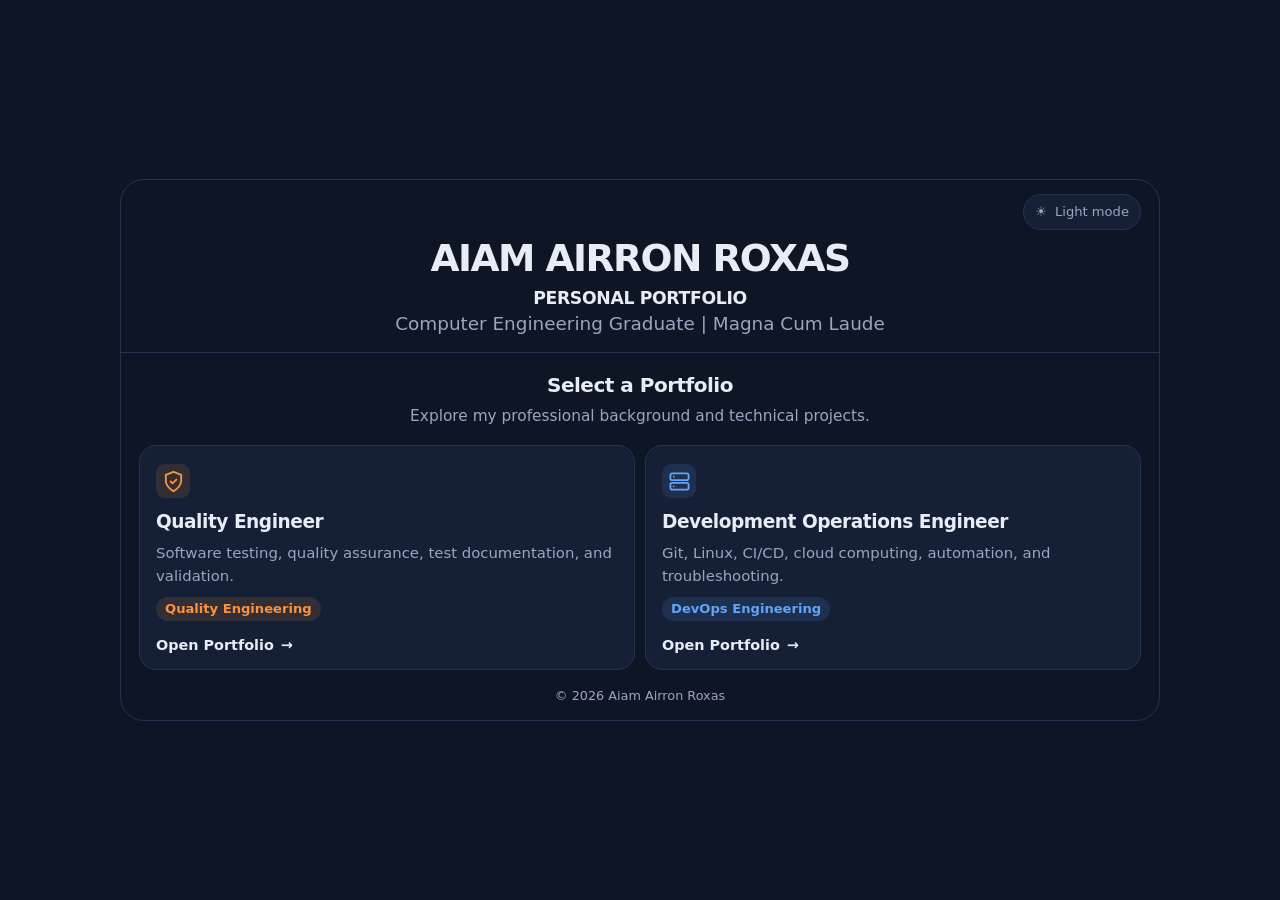
==== commit 012253cc: "added a selector for two portfolios" ====
--- a/index.html
+++ b/index.html
@@ -1,808 +1,310 @@
 <!DOCTYPE html>
-<html lang="en">
-
+<html lang="en" data-theme="dark">
 <head>
-    <meta charset="UTF-8">
-    <meta name="viewport" content="width=device-width, initial-scale=1.0">
-    <title>Aiam Airron Roxas | Quality Engineer</title>
-    <meta name="description"
-        content="Entry-level Quality Engineer: test cases, PASS/FAIL results, defect reports, and test evidence. Computer Engineering graduate (Magna Cum Laude) with IT internship experience at Nestlé Philippines.">
-
-    <!-- Applies the saved theme (or the device setting) before the page shows -->
-    <script>
-        try {
-            var t = localStorage.getItem("theme");
-            if (!t && window.matchMedia("(prefers-color-scheme: dark)").matches) t = "dark";
-            if (t === "dark") document.documentElement.setAttribute("data-theme", "dark");
-        } catch (e) { }
-    </script>
-
-    <link rel="stylesheet" href="assets/styles/main.css">
+  <meta charset="UTF-8">
+  <meta name="viewport" content="width=device-width, initial-scale=1.0">
+  <meta name="description" content="Choose between Aiam Airron Roxas's Quality Engineering and Development Operations portfolios.">
+  <meta name="theme-color" content="#0E1626">
+  <title>Aiam Airron Roxas | Personal Portfolio</title>
+  <style>
+    :root {
+      color-scheme: dark;
+      --bg: #0E1626;
+      --surface: #152036;
+      --surface-hover: #1E2B45;
+      --text: #E8ECF4;
+      --muted: #9AA6BD;
+      --border: #26334D;
+      --accent: #FB923C;
+      --accent-soft: rgba(251, 146, 60, .12);
+      --blue: #60A5FA;
+      --blue-soft: rgba(96, 165, 250, .12);
+      --shadow: 0 18px 48px rgba(0, 0, 0, .16);
+    }
+
+    html[data-theme="light"] {
+      color-scheme: light;
+      --bg: #F5F5EF;
+      --surface: #FCFCF9;
+      --surface-hover: #EDEDE5;
+      --text: #0F2347;
+      --muted: #55607A;
+      --border: #E1E1D8;
+      --accent: #C2410C;
+      --accent-soft: rgba(194, 65, 12, .09);
+      --blue: #2563EB;
+      --blue-soft: rgba(37, 99, 235, .09);
+      --shadow: 0 18px 48px rgba(15, 35, 71, .08);
+    }
+
+    * { box-sizing: border-box; }
+    html { min-height: 100%; }
+    body {
+      min-height: 100vh;
+      margin: 0;
+      padding: 22px;
+      display: grid;
+      place-items: center;
+      background: var(--bg);
+      color: var(--text);
+      font-family: Inter, ui-sans-serif, system-ui, -apple-system, BlinkMacSystemFont, "Segoe UI", sans-serif;
+      transition: background .2s ease, color .2s ease;
+    }
+
+    .page {
+      width: min(100%, 1040px);
+      overflow: hidden;
+      border: 1px solid var(--border);
+      border-radius: 24px;
+      background: var(--bg);
+    }
+
+    .topbar {
+      display: flex;
+      justify-content: flex-end;
+      padding: 14px 18px 0;
+    }
+
+    .theme-toggle {
+      display: inline-flex;
+      align-items: center;
+      justify-content: center;
+      gap: 8px;
+      min-height: 36px;
+      padding: 7px 11px;
+      border: 1px solid var(--border);
+      border-radius: 999px;
+      background: var(--surface);
+      color: var(--muted);
+      font: inherit;
+      font-size: .82rem;
+      cursor: pointer;
+      transition: border-color .2s ease, color .2s ease, background .2s ease;
+    }
+    .theme-toggle:hover { border-color: var(--accent); color: var(--accent); }
+    .theme-toggle:focus-visible, .portfolio-card:focus-visible {
+      outline: 3px solid var(--accent);
+      outline-offset: 4px;
+    }
+
+    .hero {
+      padding: 6px 24px 18px;
+      text-align: center;
+      border-bottom: 1px solid var(--border);
+    }
+    .hero h1 {
+      margin: 0;
+      font-size: clamp(1.7rem, 4vw, 2.35rem);
+      line-height: 1.2;
+      letter-spacing: -.04em;
+      font-weight: 750;
+    }
+    .hero .subtitle {
+      margin: 7px 0 5px;
+      font-size: 1.08rem;
+      font-weight: 700;
+      letter-spacing: -.02em;
+    }
+    .hero .credential {
+      margin: 0;
+      color: var(--muted);
+      font-size: clamp(.95rem, 2.3vw, 1.15rem);
+    }
+
+    .selection {
+      padding: 20px 18px 18px;
+    }
+    .section-heading {
+      margin: 0;
+      text-align: center;
+      font-size: 1.25rem;
+      letter-spacing: -.025em;
+    }
+    .section-intro {
+      margin: 8px 0 17px;
+      color: var(--muted);
+      text-align: center;
+      font-size: .96rem;
+      line-height: 1.5;
+    }
+
+    .cards {
+      display: grid;
+      grid-template-columns: repeat(2, minmax(0, 1fr));
+      gap: 10px;
+    }
+    .portfolio-card {
+      min-height: 225px;
+      display: flex;
+      flex-direction: column;
+      padding: 18px 16px 16px;
+      border: 1px solid var(--border);
+      border-radius: 17px;
+      background: var(--surface);
+      color: inherit;
+      text-decoration: none;
+      transition: transform .2s ease, border-color .2s ease, background .2s ease, box-shadow .2s ease;
+    }
+    .portfolio-card:hover {
+      transform: translateY(-3px);
+      border-color: var(--accent);
+      background: var(--surface-hover);
+      box-shadow: var(--shadow);
+    }
+    .portfolio-card.devops:hover { border-color: var(--blue); }
+
+    .icon-wrap {
+      width: 34px;
+      height: 34px;
+      display: grid;
+      place-items: center;
+      margin-bottom: 12px;
+      border-radius: 9px;
+      color: var(--accent);
+      background: var(--accent-soft);
+    }
+    .devops .icon-wrap {
+      color: var(--blue);
+      background: var(--blue-soft);
+    }
+    .icon-wrap svg { width: 23px; height: 23px; }
+
+    .portfolio-card h3 {
+      margin: 0 0 8px;
+      font-size: 1.16rem;
+      line-height: 1.3;
+      letter-spacing: -.025em;
+    }
+    .description {
+      margin: 0;
+      color: var(--muted);
+      font-size: .93rem;
+      line-height: 1.5;
+    }
+    .tag {
+      align-self: flex-start;
+      margin-top: 10px;
+      padding: 4px 9px;
+      border-radius: 999px;
+      background: var(--accent-soft);
+      color: var(--accent);
+      font-size: .82rem;
+      font-weight: 650;
+      line-height: 1.2;
+    }
+    .devops .tag {
+      background: var(--blue-soft);
+      color: var(--blue);
+    }
+    .open-link {
+      display: inline-flex;
+      align-items: center;
+      gap: 7px;
+      margin-top: auto;
+      padding-top: 13px;
+      color: var(--text);
+      font-size: .9rem;
+      font-weight: 600;
+    }
+    .open-link span { transition: transform .2s ease; }
+    .portfolio-card:hover .open-link span { transform: translateX(4px); }
+
+    footer {
+      padding: 0 18px 17px;
+      color: var(--muted);
+      text-align: center;
+      font-size: .8rem;
+    }
+
+    @media (max-width: 650px) {
+      body { padding: 12px; }
+      .page { border-radius: 18px; }
+      .topbar { padding: 12px 12px 0; }
+      .hero { padding: 8px 16px 17px; }
+      .selection { padding: 19px 12px 16px; }
+      .cards { grid-template-columns: 1fr; gap: 10px; }
+      .portfolio-card { min-height: 205px; }
+      footer { padding-bottom: 15px; }
+    }
+
+    @media (prefers-reduced-motion: reduce) {
+      *, *::before, *::after {
+        transition-duration: .01ms !important;
+        scroll-behavior: auto !important;
+      }
+    }
+  </style>
 </head>
-
 <body>
-
-    <!-- ICON SHEET: stores the icons once; skills and tools reuse them with <use> -->
-    <svg width="0" height="0" style="position:absolute" aria-hidden="true">
-        <symbol id="i-shield" viewBox="0 0 24 24">
-            <path d="M12 22s8-4 8-10V5l-8-3-8 3v7c0 6 8 10 8 10z" />
-        </symbol>
-        <symbol id="i-check" viewBox="0 0 24 24">
-            <polyline points="9 11 12 14 22 4" />
-            <path d="M21 12v7a2 2 0 0 1-2 2H5a2 2 0 0 1-2-2V5a2 2 0 0 1 2-2h11" />
-        </symbol>
-        <symbol id="i-file" viewBox="0 0 24 24">
-            <path d="M14 2H6a2 2 0 0 0-2 2v16a2 2 0 0 0 2 2h12a2 2 0 0 0 2-2V8z" />
-            <polyline points="14 2 14 8 20 8" />
-            <line x1="16" y1="13" x2="8" y2="13" />
-            <line x1="16" y1="17" x2="8" y2="17" />
-        </symbol>
-        <symbol id="i-play" viewBox="0 0 24 24">
-            <polygon points="5 3 19 12 5 21 5 3" />
-        </symbol>
-        <symbol id="i-bug" viewBox="0 0 24 24">
-            <path d="m8 2 1.88 1.88" />
-            <path d="M14.12 3.88 16 2" />
-            <path d="M9 7.13v-1a3.003 3.003 0 1 1 6 0v1" />
-            <path d="M12 20c-3.3 0-6-2.7-6-6v-3a4 4 0 0 1 4-4h4a4 4 0 0 1 4 4v3c0 3.3-2.7 6-6 6" />
-            <path d="M12 20v-9" />
-            <path d="M6.53 9C4.6 8.8 3 7.1 3 5" />
-            <path d="M6 13H2" />
-            <path d="M3 21c0-2.1 1.7-3.9 3.8-4" />
-            <path d="M20.97 5c0 2.1-1.6 3.8-3.5 4" />
-            <path d="M22 13h-4" />
-            <path d="M17.2 17c2.1.1 3.8 1.9 3.8 4" />
-        </symbol>
-        <symbol id="i-cycle" viewBox="0 0 24 24">
-            <polyline points="23 4 23 10 17 10" />
-            <polyline points="1 20 1 14 7 14" />
-            <path d="M3.51 9a9 9 0 0 1 14.85-3.36L23 10M1 14l4.64 4.36A9 9 0 0 0 20.49 15" />
-        </symbol>
-        <symbol id="i-agile" viewBox="0 0 24 24">
-            <path d="M12 3h7a2 2 0 0 1 2 2v14a2 2 0 0 1-2 2h-7m0-18H5a2 2 0 0 0-2 2v14a2 2 0 0 0 2 2h7m0-18v18" />
-        </symbol>
-        <symbol id="i-clipboard" viewBox="0 0 24 24">
-            <path d="M16 4h2a2 2 0 0 1 2 2v14a2 2 0 0 1-2 2H6a2 2 0 0 1-2-2V6a2 2 0 0 1 2-2h2" />
-            <rect x="8" y="2" width="8" height="4" rx="1" ry="1" />
-        </symbol>
-        <symbol id="i-list" viewBox="0 0 24 24">
-            <line x1="8" y1="6" x2="21" y2="6" />
-            <line x1="8" y1="12" x2="21" y2="12" />
-            <line x1="8" y1="18" x2="21" y2="18" />
-            <line x1="3" y1="6" x2="3.01" y2="6" />
-            <line x1="3" y1="12" x2="3.01" y2="12" />
-            <line x1="3" y1="18" x2="3.01" y2="18" />
-        </symbol>
-        <symbol id="i-wrench" viewBox="0 0 24 24">
-            <path
-                d="M14.7 6.3a1 1 0 0 0 0 1.4l1.6 1.6a1 1 0 0 0 1.4 0l3.77-3.77a6 6 0 0 1-7.94 7.94l-6.91 6.91a2.12 2.12 0 0 1-3-3l6.91-6.91a6 6 0 0 1 7.94-7.94l-3.76 3.76z" />
-        </symbol>
-        <symbol id="i-db" viewBox="0 0 24 24">
-            <ellipse cx="12" cy="5" rx="9" ry="3" />
-            <path d="M21 12c0 1.66-4 3-9 3s-9-1.34-9-3" />
-            <path d="M3 5v14c0 1.66 4 3 9 3s9-1.34 9-3V5" />
-        </symbol>
-        <symbol id="i-code" viewBox="0 0 24 24">
-            <polyline points="16 18 22 12 16 6" />
-            <polyline points="8 6 2 12 8 18" />
-        </symbol>
-        <symbol id="i-search" viewBox="0 0 24 24">
-            <circle cx="11" cy="11" r="8" />
-            <line x1="21" y1="21" x2="16.65" y2="16.65" />
-        </symbol>
-        <symbol id="i-eye" viewBox="0 0 24 24">
-            <path d="M1 12s4-8 11-8 11 8 11 8-4 8-11 8-11-8-11-8z" />
-            <circle cx="12" cy="12" r="3" />
-        </symbol>
-        <symbol id="i-users" viewBox="0 0 24 24">
-            <path d="M17 21v-2a4 4 0 0 0-4-4H5a4 4 0 0 0-4 4v2" />
-            <circle cx="9" cy="7" r="4" />
-            <path d="M23 21v-2a4 4 0 0 0-3-3.87" />
-            <path d="M16 3.13a4 4 0 0 1 0 7.75" />
-        </symbol>
-        <symbol id="i-github" viewBox="0 0 24 24">
-            <path
-                d="M9 19c-5 1.5-5-2.5-7-3m14 6v-3.87a3.37 3.37 0 0 0-.94-2.61c3.14-.35 6.44-1.54 6.44-7A5.44 5.44 0 0 0 20 4.77 5.07 5.07 0 0 0 19.91 1S18.73.65 16 2.48a13.38 13.38 0 0 0-7 0C6.27.65 5.09 1 5.09 1A5.07 5.07 0 0 0 5 4.77a5.44 5.44 0 0 0-1.5 3.78c0 5.42 3.3 6.61 6.44 7A3.37 3.37 0 0 0 9 18.13V22" />
-        </symbol>
-        <symbol id="i-branch" viewBox="0 0 24 24">
-            <line x1="6" y1="3" x2="6" y2="15" />
-            <circle cx="18" cy="6" r="3" />
-            <circle cx="6" cy="18" r="3" />
-            <path d="M18 9a9 9 0 0 1-9 9" />
-        </symbol>
-        <symbol id="i-board" viewBox="0 0 24 24">
-            <rect x="3" y="3" width="18" height="18" rx="2" />
-            <rect x="7" y="7" width="3" height="9" />
-            <rect x="14" y="7" width="3" height="5" />
-        </symbol>
-        <symbol id="i-send" viewBox="0 0 24 24">
-            <line x1="22" y1="2" x2="11" y2="13" />
-            <polygon points="22 2 15 22 11 13 2 9 22 2" />
-        </symbol>
-        <symbol id="i-pointer" viewBox="0 0 24 24">
-            <path d="M3 3l7.07 16.97 2.51-7.39 7.39-2.51L3 3z" />
-            <path d="M13 13l6 6" />
-        </symbol>
-        <symbol id="i-sheet" viewBox="0 0 24 24">
-            <rect x="3" y="3" width="18" height="18" rx="2" />
-            <line x1="3" y1="9" x2="21" y2="9" />
-            <line x1="3" y1="15" x2="21" y2="15" />
-            <line x1="9" y1="3" x2="9" y2="21" />
-        </symbol>
-        <symbol id="i-chart" viewBox="0 0 24 24">
-            <line x1="18" y1="20" x2="18" y2="10" />
-            <line x1="12" y1="20" x2="12" y2="4" />
-            <line x1="6" y1="20" x2="6" y2="14" />
-        </symbol>
-        <symbol id="i-type" viewBox="0 0 24 24">
-            <polyline points="4 7 4 4 20 4 20 7" />
-            <line x1="9" y1="20" x2="15" y2="20" />
-            <line x1="12" y1="4" x2="12" y2="20" />
-        </symbol>
-        <symbol id="i-video" viewBox="0 0 24 24">
-            <polygon points="23 7 16 12 23 17 23 7" />
-            <rect x="1" y="5" width="15" height="14" rx="2" ry="2" />
-        </symbol>
-        <symbol id="i-network" viewBox="0 0 24 24">
-            <circle cx="12" cy="12" r="10" />
-            <line x1="2" y1="12" x2="22" y2="12" />
-            <path d="M12 2a15.3 15.3 0 0 1 4 10 15.3 15.3 0 0 1-4 10 15.3 15.3 0 0 1-4-10 15.3 15.3 0 0 1 4-10z" />
-        </symbol>
-        <symbol id="i-cloud" viewBox="0 0 24 24">
-            <path d="M18 10h-1.26A8 8 0 1 0 9 20h9a5 5 0 0 0 0-10z" />
-        </symbol>
-        <symbol id="i-cpu" viewBox="0 0 24 24">
-            <rect x="4" y="4" width="16" height="16" rx="2" ry="2" />
-            <rect x="9" y="9" width="6" height="6" />
-            <line x1="9" y1="1" x2="9" y2="4" />
-            <line x1="15" y1="1" x2="15" y2="4" />
-            <line x1="9" y1="20" x2="9" y2="23" />
-            <line x1="15" y1="20" x2="15" y2="23" />
-            <line x1="20" y1="9" x2="23" y2="9" />
-            <line x1="20" y1="14" x2="23" y2="14" />
-            <line x1="1" y1="9" x2="4" y2="9" />
-            <line x1="1" y1="14" x2="4" y2="14" />
-        </symbol>
-        <symbol id="i-award" viewBox="0 0 24 24">
-            <circle cx="12" cy="8" r="7" />
-            <polyline points="8.21 13.89 7 23 12 20 17 23 15.79 13.88" />
-        </symbol>
-        <symbol id="i-monitor" viewBox="0 0 24 24">
-            <rect x="2" y="3" width="20" height="14" rx="2" ry="2" />
-            <line x1="8" y1="21" x2="16" y2="21" />
-            <line x1="12" y1="17" x2="12" y2="21" />
-        </symbol>
-                <symbol id="i-folder" viewBox="0 0 24 24"><path d="M22 19a2 2 0 0 1-2 2H4a2 2 0 0 1-2-2V5a2 2 0 0 1 2-2h5l2 3h9a2 2 0 0 1 2 2z"/></symbol>
-        <symbol id="i-briefcase" viewBox="0 0 24 24"><rect x="2" y="7" width="20" height="14" rx="2"/><path d="M16 21V5a2 2 0 0 0-2-2h-4a2 2 0 0 0-2 2v16"/></symbol>
-        <symbol id="i-book" viewBox="0 0 24 24"><path d="M2 3h6a4 4 0 0 1 4 4v14a3 3 0 0 0-3-3H2z"/><path d="M22 3h-6a4 4 0 0 0-4 4v14a3 3 0 0 1 3-3h7z"/></symbol>
-    </svg>
-
-    <div class="layout">
-
-        <!-- SIDEBAR: left panel on desktop, top bar on phones -->
-        <aside class="sidebar" id="sidebar">
-            <div class="sidebar-top">
-                <img class="avatar" src="assets/images/profile.png" alt="Photo of Aiam Airron Roxas">
-
-                <div class="profile">
-                    <p class="profile-name">Aiam Airron Roxas</p>
-                    <p class="profile-role">Quality Engineer</p>
-                </div>
-
-                <!-- Only visible on phones: opens and closes the menu -->
-                <button class="menu-toggle" id="menu-toggle" type="button" aria-expanded="false"
-                    aria-controls="sidebar-menu">Menu</button>
-            </div>
-
-            <div class="sidebar-menu" id="sidebar-menu">
-
-                <!-- Icon-only buttons: Email (opens a popup), GitHub, LinkedIn, and the dark mode switch -->
-                <div class="social-links">
-                    <a href="mailto:aiamroxas.cpe@gmail.com" id="email-button" aria-label="Email" title="Email">
-                        <svg class="social-icon" viewBox="0 0 24 24" aria-hidden="true">
-                            <path d="M4 4h16c1.1 0 2 .9 2 2v12c0 1.1-.9 2-2 2H4c-1.1 0-2-.9-2-2V6c0-1.1.9-2 2-2z" />
-                            <polyline points="22,6 12,13 2,6" />
-                        </svg>
-                    </a>
-                    <a href="https://github.com/aiamairronroxas" target="_blank" rel="noopener" aria-label="GitHub"
-                        title="GitHub">
-                        <svg class="social-icon" viewBox="0 0 24 24" aria-hidden="true">
-                            <path
-                                d="M9 19c-5 1.5-5-2.5-7-3m14 6v-3.87a3.37 3.37 0 0 0-.94-2.61c3.14-.35 6.44-1.54 6.44-7A5.44 5.44 0 0 0 20 4.77 5.07 5.07 0 0 0 19.91 1S18.73.65 16 2.48a13.38 13.38 0 0 0-7 0C6.27.65 5.09 1 5.09 1A5.07 5.07 0 0 0 5 4.77a5.44 5.44 0 0 0-1.5 3.78c0 5.42 3.3 6.61 6.44 7A3.37 3.37 0 0 0 9 18.13V22" />
-                        </svg>
-                    </a>
-                    <a href="https://linkedin.com/in/aiamairronroxas" target="_blank" rel="noopener"
-                        aria-label="LinkedIn" title="LinkedIn">
-                        <svg class="social-icon" viewBox="0 0 24 24" aria-hidden="true">
-                            <path d="M16 8a6 6 0 0 1 6 6v7h-4v-7a2 2 0 0 0-2-2 2 2 0 0 0-2 2v7h-4v-7a6 6 0 0 1 6-6z" />
-                            <rect x="2" y="9" width="4" height="12" />
-                            <circle cx="4" cy="4" r="2" />
-                        </svg>
-                    </a>
-                    <!-- Dark mode switch (works through main.js) -->
-                    <button type="button" class="theme-toggle" id="theme-toggle" aria-label="Switch to dark mode"
-                        title="Dark mode">
-                        <svg class="social-icon icon-moon" viewBox="0 0 24 24" aria-hidden="true">
-                            <path d="M21 12.79A9 9 0 1 1 11.21 3 7 7 0 0 0 21 12.79z" />
-                        </svg>
-                        <svg class="social-icon icon-sun" viewBox="0 0 24 24" aria-hidden="true">
-                            <circle cx="12" cy="12" r="5" />
-                            <line x1="12" y1="1" x2="12" y2="3" />
-                            <line x1="12" y1="21" x2="12" y2="23" />
-                            <line x1="4.22" y1="4.22" x2="5.64" y2="5.64" />
-                            <line x1="18.36" y1="18.36" x2="19.78" y2="19.78" />
-                            <line x1="1" y1="12" x2="3" y2="12" />
-                            <line x1="21" y1="12" x2="23" y2="12" />
-                            <line x1="4.22" y1="19.78" x2="5.64" y2="18.36" />
-                            <line x1="18.36" y1="5.64" x2="19.78" y2="4.22" />
-                        </svg>
-                    </button>
-                </div>
-
-                <!-- Menu: each link shows one page (see main.js) -->
-                <nav class="nav" aria-label="Main">
-                    <ul>
-                        <li><a href="#home" class="is-active">
-                                <svg class="icon" viewBox="0 0 24 24" aria-hidden="true">
-                                    <path d="M3 9l9-7 9 7v11a2 2 0 0 1-2 2H5a2 2 0 0 1-2-2z" />
-                                    <polyline points="9 22 9 12 15 12 15 22" />
-                                </svg>Home</a></li>
-                        <li><a href="#projects">
-                                <svg class="icon" viewBox="0 0 24 24" aria-hidden="true">
-                                    <path
-                                        d="M22 19a2 2 0 0 1-2 2H4a2 2 0 0 1-2-2V5a2 2 0 0 1 2-2h5l2 3h9a2 2 0 0 1 2 2z" />
-                                </svg>Projects</a></li>
-                        <li><a href="#experience">
-                                <svg class="icon" viewBox="0 0 24 24" aria-hidden="true">
-                                    <rect x="2" y="7" width="20" height="14" rx="2" />
-                                    <path d="M16 21V5a2 2 0 0 0-2-2h-4a2 2 0 0 0-2 2v16" />
-                                </svg>Experience</a></li>
-                        <li><a href="#certifications">
-                                <svg class="icon" viewBox="0 0 24 24" aria-hidden="true">
-                                    <circle cx="12" cy="8" r="7" />
-                                    <polyline points="8.21 13.89 7 23 12 20 17 23 15.79 13.88" />
-                                </svg>Certifications</a></li>
-                        <li><a href="#education">
-                                <svg class="icon" viewBox="0 0 24 24" aria-hidden="true">
-                                    <path d="M2 3h6a4 4 0 0 1 4 4v14a3 3 0 0 0-3-3H2z" />
-                                    <path d="M22 3h-6a4 4 0 0 0-4 4v14a3 3 0 0 1 3-3h7z" />
-                                </svg>Education</a></li>
-                    </ul>
-                </nav>
-
-                <p class="sidebar-footer">© 2026 Aiam Airron Roxas</p>
-            </div>
-        </aside>
-
-        <!-- MAIN CONTENT: only the panel marked "is-active" is visible -->
-        <main class="content" id="main">
-
-            <!-- ===== HOME (dashboard) ===== -->
-            <section class="home panel is-active" id="home">
-
-                <div class="home-top">
-                    <div>
-                        <p class="eyebrow">BS Computer Engineering · Magna Cum Laude</p>
-                        <h1 class="home-headline">Careful testing. Clear documentation.</h1>
-                        <p class="home-sub">Entry-level Quality Engineer with hands-on verification and troubleshooting
-                            experience from my internship at Nestlé Philippines.</p>
-                    </div>
-                    <div class="home-actions">
-                        <a href="#projects" class="btn btn-primary">View Projects</a>
-                        <a href="https://drive.google.com/file/d/11f-Aur3RQykBjBpoe0ahT2WvNUZYC1lV/view?usp=drive_link"
-                            class="btn btn-secondary" target="_blank" rel="noopener">View Resume</a>
-                    </div>
-                </div>
-
-                <!-- Skills strip: scrolls left in a loop (all skills are from the resume) -->
-                <div class="skills-strip">
-                    <p class="strip-label">Skills</p>
-                    <div class="marquee">
-                        <div class="marquee-track">
-                            <ul class="marquee-group">
-                                <li class="skill-chip"><span>Software Testing Fundamentals</span><svg
-                                        class="skill-icon">
-                                        <use href="#i-shield" />
-                                    </svg></li>
-                                <li class="skill-chip"><span>Manual Testing</span><svg class="skill-icon">
-                                        <use href="#i-check" />
-                                    </svg></li>
-                                <li class="skill-chip"><span>Test Case Development</span><svg class="skill-icon">
-                                        <use href="#i-file" />
-                                    </svg></li>
-                                <li class="skill-chip"><span>Test Execution &amp; Validation</span><svg
-                                        class="skill-icon">
-                                        <use href="#i-play" />
-                                    </svg></li>
-                                <li class="skill-chip"><span>Bug Reporting &amp; Defect Tracking</span><svg
-                                        class="skill-icon">
-                                        <use href="#i-bug" />
-                                    </svg></li>
-                                <li class="skill-chip"><span>SDLC</span><svg class="skill-icon">
-                                        <use href="#i-cycle" />
-                                    </svg></li>
-                                <li class="skill-chip"><span>Agile / Scrum</span><svg class="skill-icon">
-                                        <use href="#i-agile" />
-                                    </svg></li>
-                                <li class="skill-chip"><span>Test Documentation &amp; Reporting</span><svg
-                                        class="skill-icon">
-                                        <use href="#i-clipboard" />
-                                    </svg></li>
-                                <li class="skill-chip"><span>Test Data Preparation</span><svg class="skill-icon">
-                                        <use href="#i-list" />
-                                    </svg></li>
-                                <li class="skill-chip"><span>Troubleshooting &amp; Debugging</span><svg
-                                        class="skill-icon">
-                                        <use href="#i-wrench" />
-                                    </svg></li>
-                                <li class="skill-chip"><span>SQL &amp; Databases</span><svg class="skill-icon">
-                                        <use href="#i-db" />
-                                    </svg></li>
-                                <li class="skill-chip"><span>Python</span><svg class="skill-icon">
-                                        <use href="#i-code" />
-                                    </svg></li>
-                                <li class="skill-chip"><span>Java</span><svg class="skill-icon">
-                                        <use href="#i-code" />
-                                    </svg></li>
-                                <li class="skill-chip"><span>C / C++</span><svg class="skill-icon">
-                                        <use href="#i-code" />
-                                    </svg></li>
-                                <li class="skill-chip"><span>Analytical &amp; Problem-Solving</span><svg
-                                        class="skill-icon">
-                                        <use href="#i-search" />
-                                    </svg></li>
-                                <li class="skill-chip"><span>Attention to Detail</span><svg class="skill-icon">
-                                        <use href="#i-eye" />
-                                    </svg></li>
-                                <li class="skill-chip"><span>Communication &amp; Teamwork</span><svg class="skill-icon">
-                                        <use href="#i-users" />
-                                    </svg></li>
-                            </ul>
-                        </div>
-                    </div>
-                </div>
-
-                <!-- Tools strip: scrolls left in a loop, same style as Skills -->
-                <div class="skills-strip tools-strip">
-                    <p class="strip-label">Tools</p>
-                    <div class="marquee">
-                        <div class="marquee-track">
-                            <ul class="marquee-group">
-                                <li class="skill-chip"><span>Visual Studio Code</span><svg class="skill-icon">
-                                        <use href="#i-code" />
-                                    </svg></li>
-                                <li class="skill-chip"><span>GitHub</span><svg class="skill-icon">
-                                        <use href="#i-github" />
-                                    </svg></li>
-                                <li class="skill-chip"><span>Git</span><svg class="skill-icon">
-                                        <use href="#i-branch" />
-                                    </svg></li>
-                                <li class="skill-chip"><span>Jira</span><svg class="skill-icon">
-                                        <use href="#i-board" />
-                                    </svg></li>
-                                <li class="skill-chip"><span>Postman</span><svg class="skill-icon">
-                                        <use href="#i-send" />
-                                    </svg></li>
-                                <li class="skill-chip"><span>Selenium IDE</span><svg class="skill-icon">
-                                        <use href="#i-pointer" />
-                                    </svg></li>
-                                <li class="skill-chip"><span>Microsoft Teams</span><svg class="skill-icon">
-                                        <use href="#i-users" />
-                                    </svg></li>
-                                <li class="skill-chip"><span>Google Sheets</span><svg class="skill-icon">
-                                        <use href="#i-sheet" />
-                                    </svg></li>
-                                <li class="skill-chip"><span>Microsoft Excel</span><svg class="skill-icon">
-                                        <use href="#i-chart" />
-                                    </svg></li>
-                                <li class="skill-chip"><span>Microsoft Word</span><svg class="skill-icon">
-                                        <use href="#i-type" />
-                                    </svg></li>
-                                <li class="skill-chip"><span>MySQL</span><svg class="skill-icon">
-                                        <use href="#i-db" />
-                                    </svg></li>
-                                <li class="skill-chip"><span>Loom</span><svg class="skill-icon">
-                                        <use href="#i-video" />
-                                    </svg></li>
-                            </ul>
-                        </div>
-                    </div>
-                </div>
-
-                <!-- Dashboard cards: each one opens its page -->
-                                <!-- Dashboard cards: icon + title + one short line. Each one opens its page. -->
-                <div class="bento">
-
-                    <a href="#projects" class="card card-projects">
-                        <div class="card-copy">
-                            <div class="card-head">
-                                <span class="card-icon"><svg aria-hidden="true"><use href="#i-folder"/></svg></span>
-                                <span class="card-name">Projects</span>
-                            </div>
-                            <p class="card-desc">Thesis project with test results and an iteration log.</p>
-                        </div>
-
-                        <!-- Preview of what's inside (decorative, built from the thesis content) -->
-                        <div class="card-preview" aria-hidden="true">
-                            <div class="mini-window">
-                                <div class="mini-dots"><span></span><span></span><span></span></div>
-                                <p class="mini-title">ETCH-IT</p>
-                                <p class="mini-sub">Raspberry Pi-controlled PCB etching and drilling</p>
-                                <div class="mini-chips"><span>1.6479% pad error</span><span>4.522 evaluation</span></div>
-                            </div>
-                            <div class="mini-window">
-                                <div class="mini-dots"><span></span><span></span><span></span></div>
-                                <p class="mini-title">Iteration log</p>
-                                <div class="mini-row"><span>Iteration 1</span><span>Lead-screw redesign</span></div>
-                                <div class="mini-row"><span>Iteration 2</span><span>Pico W controller</span></div>
-                                <div class="mini-row"><span>Iteration 3</span><span>Separate bits</span></div>
-                            </div>
-                        </div>
-                    </a>
-
-                    <a href="#experience" class="card card-exp">
-                        <div class="card-head">
-                            <span class="card-icon"><svg aria-hidden="true"><use href="#i-briefcase"/></svg></span>
-                            <span class="card-name">Experience</span>
-                        </div>
-                        <p class="card-desc">IT internship at Nestlé Philippines.</p>
-                        <ul class="card-list">
-                            <li><span class="li-icon"><svg aria-hidden="true"><use href="#i-check"/></svg></span>Verification<span class="num">01</span></li>
-                            <li><span class="li-icon"><svg aria-hidden="true"><use href="#i-clipboard"/></svg></span>Documentation<span class="num">02</span></li>
-                            <li><span class="li-icon"><svg aria-hidden="true"><use href="#i-wrench"/></svg></span>Troubleshooting<span class="num">03</span></li>
-                        </ul>
-                    </a>
-
-                    <a href="#certifications" class="card card-cert">
-                        <div class="card-head">
-                            <span class="card-icon"><svg aria-hidden="true"><use href="#i-award"/></svg></span>
-                            <span class="card-name">Certifications</span>
-                        </div>
-                        <p class="card-desc">Huawei and TESDA certifications.</p>
-                        <ul class="tag-list">
-                            <li>8 certificates</li>
-                            <li>Huawei</li>
-                            <li>TESDA</li>
-                        </ul>
-                    </a>
-
-                    <a href="#education" class="card card-edu">
-                        <div class="card-head">
-                            <span class="card-icon"><svg aria-hidden="true"><use href="#i-book"/></svg></span>
-                            <span class="card-name">Education</span>
-                        </div>
-                        <p class="card-desc">BS Computer Engineering, Bulacan State University.</p>
-                        <ul class="tag-list">
-                            <li>Magna Cum Laude</li>
-                            <li>1.34 GWA</li>
-                            <li>Dean's Lister</li>
-                        </ul>
-                    </a>
-
-                </div>
-            </section>
-
-                       <!-- ===== PROJECTS ===== -->
-            <section class="section panel" id="projects">
-                <h2 class="section-title">Projects</h2>
-
-                <!-- Click (or press Enter on) this card to open the picture window (see main.js section 11) -->
-                <article class="job-card project-card" id="project-card" tabindex="0" role="button" aria-haspopup="dialog">
-                    <div class="job-header">
-                        <div>
-                            <h3 class="job-title">ETCH-IT: Raspberry Pi-Controlled PCB Etching and Drilling Device</h3>
-                            <p class="job-company">BS Computer Engineering group thesis · Bulacan State University</p>
-                        </div>
-                        <p class="job-dates">2026</p>
-                    </div>
-
-                    <p class="project-role"><strong>My role:</strong> software, testing and data gathering, and documentation. Teammates built the hardware.</p>
-
-                    <ul class="job-list">
-                        <li><strong>SDLC:</strong> Followed an Embedded System Development Life Cycle using the iterative model, which repeats the waterfall phases (requirements, design, implementation, testing, evaluation) every round. It is the same build, test, and feedback loop that Agile is built on.</li>
-                        <li><strong>Requirements:</strong> Defined 10 functional requirements and built the Python application that interprets Gerber files and generates G-code, with a preview to verify files before the machine runs. Version-controlled on GitHub (branches v1 to v16) with patch notes.</li>
-                        <li><strong>Test procedures and records:</strong> Final testing followed a step-by-step procedure with five timestamped trials per test. Expected vs. actual values were recorded in tables, and photos of the trial outputs were kept as evidence.</li>
-                        <li><strong>Issues and fixes:</strong> Testing in each of the three iterations surfaced an issue that was documented with its fix: an overweight two-spindle design, weak controller signals, and one bit doing two jobs.</li>
-                        <li><strong>Quality criteria:</strong> Evaluated against ISO/IEC 25010 (functionality, accuracy, efficiency, reliability, maintainability) with 30 respondents: <strong>4.522</strong> overall mean.</li>
-                    </ul>
-
-                    <ul class="tag-list">
-                        <li>SDLC</li>
-                        <li>Iterative model</li>
-                        <li>Test records</li>
-                        <li>Issue log</li>
-                        <li>ISO/IEC 25010</li>
-                        <li>Python</li>
-                        <li>GitHub</li>
-                    </ul>
-
-                    <p class="project-hint">View pictures &rarr;</p>
-                </article>
-            </section>
-
-            <!-- ===== EXPERIENCE ===== -->
-            <section class="section panel" id="experience">
-                <h2 class="section-title">Experience</h2>
-
-                <article class="job-card">
-                    <div class="job-header">
-                        <div>
-                            <h3 class="job-title">Information Technology Intern</h3>
-                            <p class="job-company">Nestlé Philippines · City of Meycauayan, Bulacan</p>
-                        </div>
-                        <p class="job-dates">June 2025 – December 2025</p>
-                    </div>
-
-                    <ul class="job-list">
-                        <li>Supported the migration of <strong>1,000+ laptops</strong> to Windows 11 by following a
-                            step-by-step checklist, helping the project finish on schedule.</li>
-                        <li>Verified every laptop at each stage of the process and after migration, confirming each unit
-                            worked correctly before handover.</li>
-                        <li>Documented issues found during migration with supporting evidence, giving the IT team a
-                            clear record to review and resolve problems.</li>
-                        <li>Diagnosed hardware and software issues reported by employees, restoring their devices to
-                            working condition.</li>
-                        <li>Assisted the IT custodian in tracking and updating IT inventory records, keeping equipment
-                            information organized and accurate so the team could locate and account for assets quickly.
-                        </li>
-                    </ul>
-
-                    <ul class="tag-list">
-                        <li>Checklist-based verification</li>
-                        <li>Issue documentation</li>
-                        <li>Troubleshooting</li>
-                        <li>Records management</li>
-                    </ul>
-
-                    <!-- PHOTO SLIDESHOW: one photo at a time, pauses on hover (see main.js section 8) -->
-                    <div class="slideshow" role="group" aria-roledescription="carousel" aria-label="Internship photos">
-                        <div class="slide-frame">
-                            <!-- Slide 1 shows first. Edit each alt text (read by screen readers). -->
-                            <figure class="slide is-active">
-                                <img src="assets/images/nestle-team.jpg"
-                                    alt="Aiam with the Nestlé team in front of a brick wall displaying the company's values">
-                            </figure>
-                            <figure class="slide">
-                                <img src="assets/images/nestle-laptop-migration.jpg"
-                                    alt="Rows of laptops on tables showing Windows 11 setup screens during the migration"
-                                    loading="lazy">
-                            </figure>
-                            <figure class="slide">
-                                <img src="assets/images/nestle-photo-3.jpg"
-                                    alt="Rows of office desks with laptops and monitors at the workplace"
-                                    loading="lazy">
-                            </figure>
-                            <figure class="slide">
-                                <img src="assets/images/nestle-photo-4.jpg" alt="EDIT: describe photo 4" loading="lazy">
-                            </figure>
-                            <figure class="slide">
-                                <img src="assets/images/nestle-photo-5.jpg" alt="EDIT: describe photo 5" loading="lazy">
-                            </figure>
-                        </div>
-
-                        <!-- Dots are added by main.js -->
-                        <div class="slide-dots"></div>
-                    </div>
-                </article>
-            </section>
-
-            <!-- ===== CERTIFICATIONS: click a card to see details (see main.js section 9) ===== -->
-            <section class="section panel" id="certifications">
-                <h2 class="section-title">Certifications</h2>
-
-                <div class="cert-grid">
-
-                    <button type="button" class="cert-card" data-name="AI Basics: Overview of AI" data-issuer="Huawei"
-                        data-date="Issued Sep 2025" data-id="ICTCRA20250929012492"
-                        data-link="https://drive.google.com/file/d/1phOv-Q7r3ZlLrowG6DepS9lazjuJkYDT/view">
-                        <span class="cert-icon-wrap"><svg class="cert-icon" aria-hidden="true">
-                                <use href="#i-cpu" />
-                            </svg></span>
-                        <span class="cert-name">AI Basics: Overview of AI</span>
-                        <span class="cert-issuer">Huawei</span>
-                        <span class="cert-date">Issued Sep 2025</span>
-                        <span class="cert-hint">View details &rarr;</span>
-                    </button>
-
-                    <button type="button" class="cert-card"
-                        data-name="Basics of Network Layer Protocols Micro Certification" data-issuer="Huawei"
-                        data-date="Expires Nov 2027" data-id="03050102000120251124000310"
-                        data-link="https://drive.google.com/file/d/1NXQDG-OC5luZ7cSPZ3cMwROVyckoz2oO/view">
-                        <span class="cert-icon-wrap"><svg class="cert-icon" aria-hidden="true">
-                                <use href="#i-network" />
-                            </svg></span>
-                        <span class="cert-name">Basics of Network Layer Protocols Micro Certification</span>
-                        <span class="cert-issuer">Huawei</span>
-                        <span class="cert-date">Expires Nov 2027</span>
-                        <span class="cert-hint">View details &rarr;</span>
-                    </button>
-
-                    <button type="button" class="cert-card"
-                        data-name="Development and Basic Concepts of Cloud Computing" data-issuer="Huawei"
-                        data-date="Issued Jan 2026" data-id="ICT20260115012124"
-                        data-link="https://drive.google.com/file/d/1zUYM1k65_yfYYt8W67Nb0MUVFJ_UBWVm/view">
-                        <span class="cert-icon-wrap"><svg class="cert-icon" aria-hidden="true">
-                                <use href="#i-cloud" />
-                            </svg></span>
-                        <span class="cert-name">Development and Basic Concepts of Cloud Computing</span>
-                        <span class="cert-issuer">Huawei</span>
-                        <span class="cert-date">Issued Jan 2026</span>
-                        <span class="cert-hint">View details &rarr;</span>
-                    </button>
-
-                    <button type="button" class="cert-card" data-name="HCIA-AI V4.0"
-                        data-desc="Huawei Certified ICT Associate - Artificial Intelligence" data-issuer="Huawei"
-                        data-date="Issued Dec 2025" data-id="ICT20251226003668"
-                        data-link="https://drive.google.com/file/d/1Y17SdEaCRvltDft9HWBBdwv4LQsZar0N/view">
-                        <span class="cert-icon-wrap"><svg class="cert-icon" aria-hidden="true">
-                                <use href="#i-award" />
-                            </svg></span>
-                        <span class="cert-name">HCIA-AI V4.0</span>
-                        <span class="cert-desc">Huawei Certified ICT Associate - Artificial Intelligence</span>
-                        <span class="cert-issuer">Huawei</span>
-                        <span class="cert-date">Issued Dec 2025</span>
-                        <span class="cert-hint">View details &rarr;</span>
-                    </button>
-
-                    <button type="button" class="cert-card" data-name="HCCDA-Tech Essentials"
-                        data-desc="Huawei Certified Cloud Digital Associate" data-issuer="Huawei"
-                        data-date="Issued Mar 2026" data-id="ICT20260316000014"
-                        data-link="https://drive.google.com/file/d/1QM0n_ar9CB4UUQiiP_jK3H-zjhBeBOFW/view">
-                        <span class="cert-icon-wrap"><svg class="cert-icon" aria-hidden="true">
-                                <use href="#i-award" />
-                            </svg></span>
-                        <span class="cert-name">HCCDA-Tech Essentials</span>
-                        <span class="cert-desc">Huawei Certified Cloud Digital Associate</span>
-                        <span class="cert-issuer">Huawei</span>
-                        <span class="cert-date">Issued Mar 2026</span>
-                        <span class="cert-hint">View details &rarr;</span>
-                    </button>
-
-                    <button type="button" class="cert-card" data-name="Microsoft Digital Literacy"
-                        data-issuer="TESDA (Technical Education and Skills Development Authority)"
-                        data-date="Issued Oct 2026" data-id="AQtLRUdHJV"
-                        data-link="https://drive.google.com/file/d/1wiZK57tKp0jOLnyqq2mdXQrvwg0-xoyK/view">
-                        <span class="cert-icon-wrap"><svg class="cert-icon" aria-hidden="true">
-                                <use href="#i-monitor" />
-                            </svg></span>
-                        <span class="cert-name">Microsoft Digital Literacy</span>
-                        <span class="cert-issuer">TESDA</span>
-                        <span class="cert-date">Issued Oct 2026</span>
-                        <span class="cert-hint">View details &rarr;</span>
-                    </button>
-
-                    <button type="button" class="cert-card" data-name="Performing Data Recording and Reporting"
-                        data-issuer="TESDA (Technical Education and Skills Development Authority)"
-                        data-date="Issued Oct 2026" data-id="oc1dcKHQCT"
-                        data-link="https://drive.google.com/file/d/1wejbWrjBw1BxQ-p2PIcSnLqk3ZmfFEed/view">
-                        <span class="cert-icon-wrap"><svg class="cert-icon" aria-hidden="true">
-                                <use href="#i-clipboard" />
-                            </svg></span>
-                        <span class="cert-name">Performing Data Recording and Reporting</span>
-                        <span class="cert-issuer">TESDA</span>
-                        <span class="cert-date">Issued Oct 2026</span>
-                        <span class="cert-hint">View details &rarr;</span>
-                    </button>
-
-                    <button type="button" class="cert-card" data-name="Practicing Data Privacy in the Workplace"
-                        data-issuer="TESDA (Technical Education and Skills Development Authority)"
-                        data-date="Issued Oct 2026" data-id="8mz4v5CGO8"
-                        data-link="https://drive.google.com/file/d/11CLp3nR4F0P-uAGHvacqmNStNk9VLyXI/view">
-                        <span class="cert-icon-wrap"><svg class="cert-icon" aria-hidden="true">
-                                <use href="#i-shield" />
-                            </svg></span>
-                        <span class="cert-name">Practicing Data Privacy in the Workplace</span>
-                        <span class="cert-issuer">TESDA</span>
-                        <span class="cert-date">Issued Oct 2026</span>
-                        <span class="cert-hint">View details &rarr;</span>
-                    </button>
-
-                </div>
-            </section>
-
-                        <!-- ===== EDUCATION ===== -->
-            <section class="section panel" id="education">
-                <h2 class="section-title">Education</h2>
-
-                <!-- Uses the same card style as Experience (job-card classes) -->
-                <article class="job-card">
-                    <div class="job-header">
-                        <div>
-                            <h3 class="job-title">Bachelor of Science in Computer Engineering</h3>
-                            <p class="job-company">Bulacan State University · City of Malolos, Bulacan</p>
-                        </div>
-                        <p class="job-dates">2022 – 2026</p>
-                    </div>
-
-                    <ul class="tag-list">
-                        <li>Magna Cum Laude</li>
-                        <li>1.34 GWA</li>
-                        <li>Dean's Lister, A.Y. 2023–2026</li>
-                    </ul>
-
-                    <!-- PHOTO CAROUSEL: scrolls left in a loop, pauses on hover (see main.js section 10) -->
-                    <div class="photo-marquee" role="group" aria-label="Photos from my time at Bulacan State University">
-                        <div class="photo-track">
-                            <ul class="photo-group">
-                                <li class="photo-card"><img src="assets/images/education-1.jpg" alt="Photo from my time at Bulacan State University (1 of 7)" width="800" height="1200" loading="lazy"></li>
-                                <li class="photo-card"><img src="assets/images/education-2.jpg" alt="Photo from my time at Bulacan State University (2 of 7)" width="800" height="1200" loading="lazy"></li>
-                                <li class="photo-card"><img src="assets/images/education-3.jpg" alt="Photo from my time at Bulacan State University (3 of 7)" width="800" height="1200" loading="lazy"></li>
-                                <li class="photo-card"><img src="assets/images/education-4.jpg" alt="Photo from my time at Bulacan State University (4 of 7)" width="800" height="1200" loading="lazy"></li>
-                                <li class="photo-card"><img src="assets/images/education-5.jpg" alt="Photo from my time at Bulacan State University (5 of 7)" width="800" height="1200" loading="lazy"></li>
-                                <li class="photo-card"><img src="assets/images/education-6.jpg" alt="Photo from my time at Bulacan State University (6 of 7)" width="800" height="1200" loading="lazy"></li>
-                                <li class="photo-card"><img src="assets/images/education-7.jpg" alt="Photo from my time at Bulacan State University (7 of 7)" width="800" height="1200" loading="lazy"></li>
-                                <li class="photo-card"><img src="assets/images/education-8.jpg" alt="Photo from my time at Bulacan State University (7 of 7)" width="800" height="1200" loading="lazy"></li>
-                                <li class="photo-card"><img src="assets/images/education-9.jpg" alt="Photo from my time at Bulacan State University (7 of 7)" width="800" height="1200" loading="lazy"></li>
-                            </ul>
-                        </div>
-                    </div>
-                </article>
-            </section>
-
-        </main>
+  <main class="page">
+    <div class="topbar">
+      <button class="theme-toggle" id="themeToggle" type="button" aria-label="Switch to light theme">
+        <span id="themeIcon" aria-hidden="true">☀</span>
+        <span id="themeLabel">Light mode</span>
+      </button>
     </div>
-           <!-- PROJECT PICTURE WINDOW: opens when the project card is clicked (see main.js section 11) -->
-    <div class="modal" id="gallery-modal" hidden role="dialog" aria-modal="true" aria-labelledby="gallery-title">
-        <div class="modal-box gallery-box">
-            <button type="button" class="modal-close" id="gallery-close" aria-label="Close">&times;</button>
-            <h2 class="modal-title" id="gallery-title">ETCH-IT in pictures</h2>
-
-            <!-- Same moving row as Education. Each picture keeps its own shape. -->
-            <div class="photo-marquee gallery-marquee" role="group" aria-label="ETCH-IT project pictures">
-                <div class="photo-track">
-                    <ul class="photo-group">
-                        <!-- Edit each alt text. Set width and height to your image's real size (it still works if they are a bit off). Add or remove items as needed. -->
-                        <li class="photo-card gallery-card"><img src="assets/images/etchit-1.jpg" alt="EDIT: describe picture 1" width="1600" height="1000" loading="lazy"></li>
-                        <li class="photo-card gallery-card"><img src="assets/images/etchit-2.jpg" alt="EDIT: describe picture 2" width="1600" height="1000" loading="lazy"></li>
-                        <li class="photo-card gallery-card"><img src="assets/images/etchit-3.jpg" alt="EDIT: describe picture 3" width="1600" height="1000" loading="lazy"></li>
-                        <li class="photo-card gallery-card"><img src="assets/images/etchit-4.jpg" alt="EDIT: describe picture 4" width="1600" height="1000" loading="lazy"></li>
-                        <li class="photo-card gallery-card"><img src="assets/images/etchit-5.jpg" alt="EDIT: describe picture 5" width="1600" height="1000" loading="lazy"></li>
-                    </ul>
-                </div>
-            </div>
-        </div>
-    </div>
-
-                <!-- Dots are added by main.js -->
-                <div class="slide-dots"></div>
-            </div>
-        </div>
-    </div>
-    <!-- CERTIFICATE POPUP: filled in by main.js when a certification card is clicked -->
-    <div class="modal" id="cert-modal" hidden role="dialog" aria-modal="true" aria-labelledby="cert-modal-title">
-        <div class="modal-box cert-modal-box">
-            <button type="button" class="modal-close" id="cert-close" aria-label="Close">&times;</button>
-            <h2 class="modal-title" id="cert-modal-title"></h2>
-            <p class="cert-modal-desc" id="cert-modal-desc" hidden></p>
-            <dl class="cert-meta">
-                <div>
-                    <dt>Issued by</dt>
-                    <dd id="cert-modal-issuer"></dd>
-                </div>
-                <div>
-                    <dt>Date</dt>
-                    <dd id="cert-modal-date"></dd>
-                </div>
-                <div>
-                    <dt>Credential ID</dt>
-                    <dd id="cert-modal-id"></dd>
-                </div>
-            </dl>
-            <a class="btn btn-primary" id="cert-modal-link" target="_blank" rel="noopener">View certificate</a>
-        </div>
-    </div>
-    <!-- EMAIL POPUP: opens when the email icon is clicked -->
-    <div class="modal" id="email-modal" hidden role="dialog" aria-modal="true" aria-labelledby="email-modal-title">
-        <div class="modal-box">
-            <button type="button" class="modal-close" id="email-close" aria-label="Close">&times;</button>
-            <h2 class="modal-title" id="email-modal-title">Email me</h2>
-            <p class="modal-text">Click the address to copy it.</p>
-            <button type="button" class="copy-email" id="copy-email">aiamroxas.cpe@gmail.com</button>
-            <p class="copy-status" id="copy-status" role="status" aria-live="polite"></p>
-        </div>
-    </div>
-
-    <script src="assets/scripts/main.js" defer></script>
+
+    <header class="hero">
+      <h1>AIAM AIRRON ROXAS</h1>
+      <p class="subtitle">PERSONAL PORTFOLIO</p>
+      <p class="credential">Computer Engineering Graduate | Magna Cum Laude</p>
+    </header>
+
+    <section class="selection" aria-labelledby="selectionTitle">
+      <h2 class="section-heading" id="selectionTitle">Select a Portfolio</h2>
+      <p class="section-intro">Explore my professional background and technical projects.</p>
+
+      <div class="cards">
+        <a class="portfolio-card quality" href="./quality.html" aria-label="Open Quality Engineer portfolio">
+          <span class="icon-wrap" aria-hidden="true">
+            <svg viewBox="0 0 24 24" fill="none" stroke="currentColor" stroke-width="1.9" stroke-linecap="round" stroke-linejoin="round">
+              <path d="M12 22s8-4 8-11V5l-8-3-8 3v6c0 7 8 11 8 11Z"/>
+              <path d="m9 12 2 2 4-4"/>
+            </svg>
+          </span>
+          <h3>Quality Engineer</h3>
+          <p class="description">Software testing, quality assurance, test documentation, and validation.</p>
+          <span class="tag">Quality Engineering</span>
+          <span class="open-link">Open Portfolio <span aria-hidden="true">→</span></span>
+        </a>
+
+        <a class="portfolio-card devops" href="https://aiamairronroxas.github.io/devopsportfolio/" aria-label="Open Development Operations Engineer portfolio">
+          <span class="icon-wrap" aria-hidden="true">
+            <svg viewBox="0 0 24 24" fill="none" stroke="currentColor" stroke-width="1.9" stroke-linecap="round" stroke-linejoin="round">
+              <rect x="2.5" y="3.5" width="19" height="7" rx="2"/>
+              <rect x="2.5" y="13.5" width="19" height="7" rx="2"/>
+              <path d="M6 7h.01M6 17h.01"/>
+            </svg>
+          </span>
+          <h3>Development Operations Engineer</h3>
+          <p class="description">Git, Linux, CI/CD, cloud computing, automation, and troubleshooting.</p>
+          <span class="tag">DevOps Engineering</span>
+          <span class="open-link">Open Portfolio <span aria-hidden="true">→</span></span>
+        </a>
+      </div>
+    </section>
+
+    <footer>© 2026 Aiam Airron Roxas</footer>
+  </main>
+
+  <script>
+    const root = document.documentElement;
+    const toggle = document.getElementById('themeToggle');
+    const icon = document.getElementById('themeIcon');
+    const label = document.getElementById('themeLabel');
+
+    function setTheme(theme) {
+      root.dataset.theme = theme;
+      const isDark = theme === 'dark';
+      icon.textContent = isDark ? '☀' : '☾';
+      label.textContent = isDark ? 'Light mode' : 'Dark mode';
+      toggle.setAttribute('aria-label', isDark ? 'Switch to light theme' : 'Switch to dark theme');
+      document.querySelector('meta[name="theme-color"]').setAttribute('content', isDark ? '#0E1626' : '#F5F5EF');
+    }
+
+    toggle.addEventListener('click', () => {
+      setTheme(root.dataset.theme === 'dark' ? 'light' : 'dark');
+    });
+  </script>
 </body>
-
-</html>+</html>
